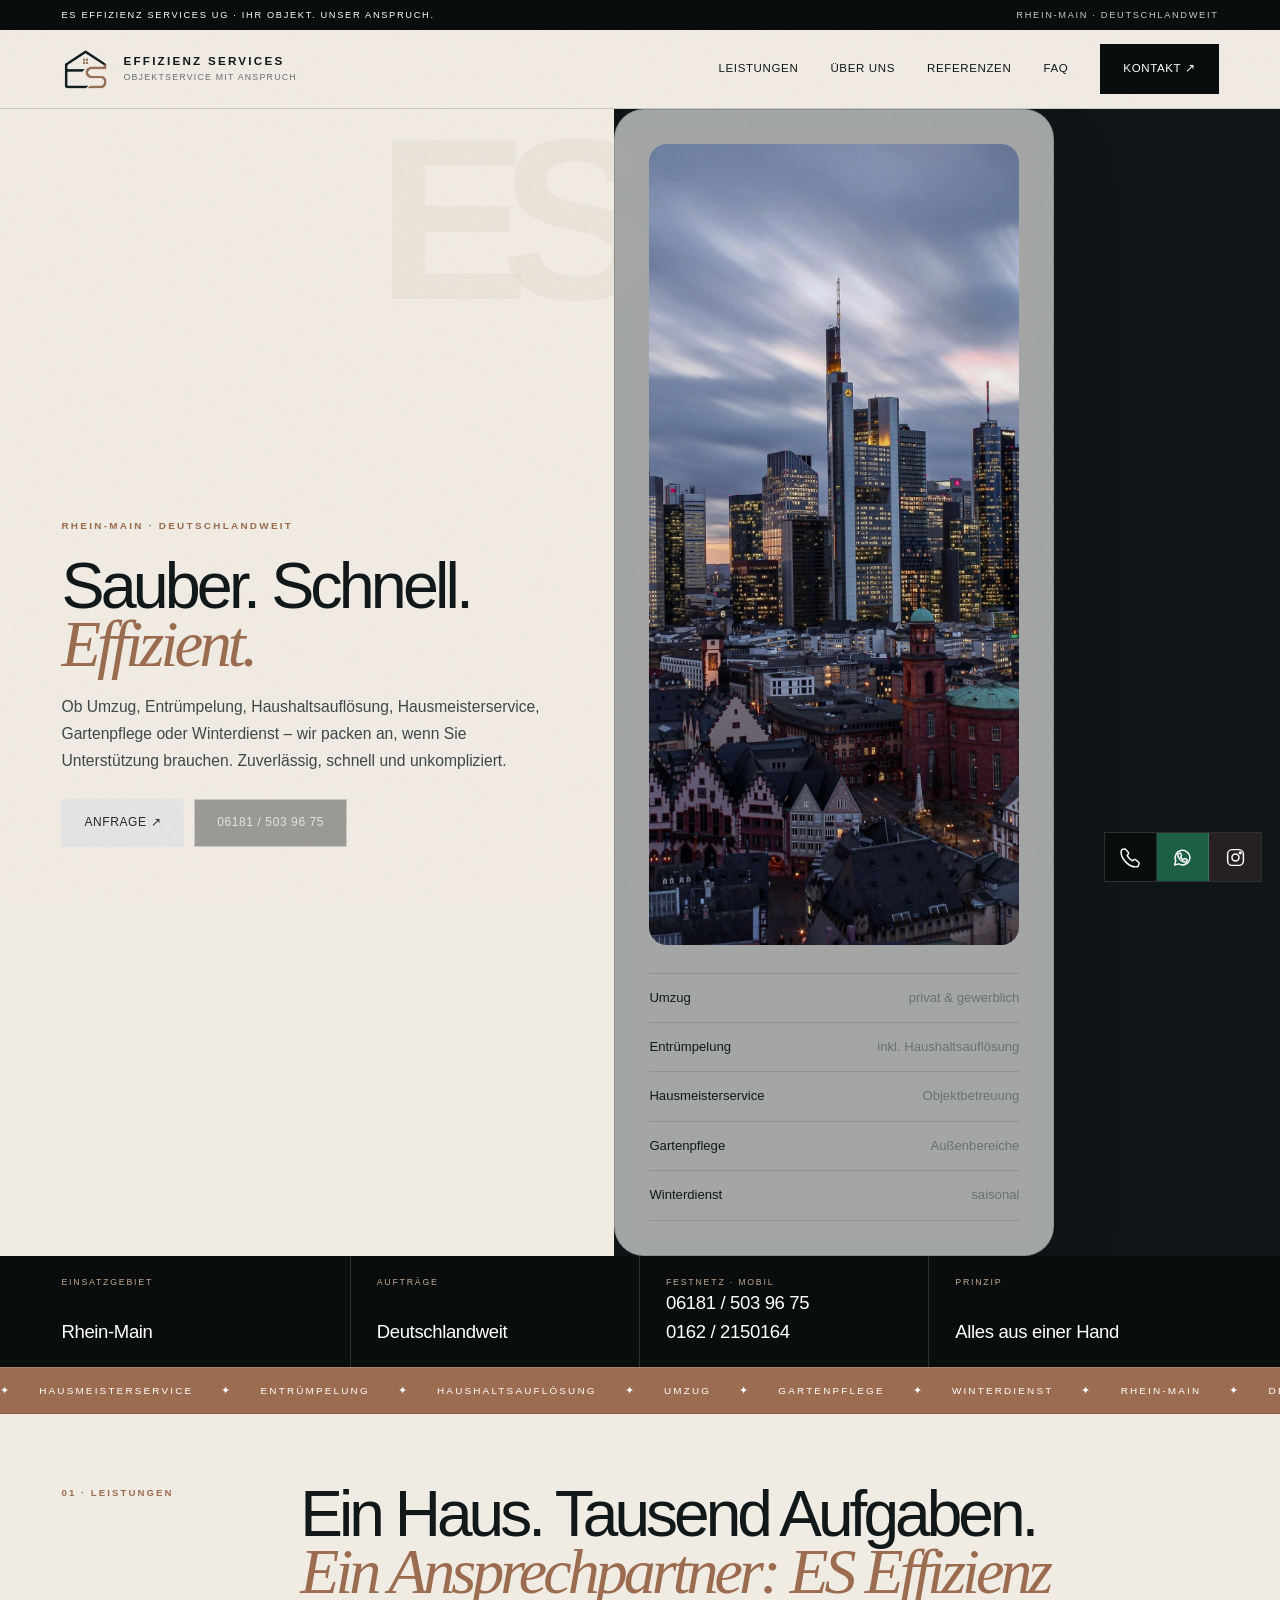
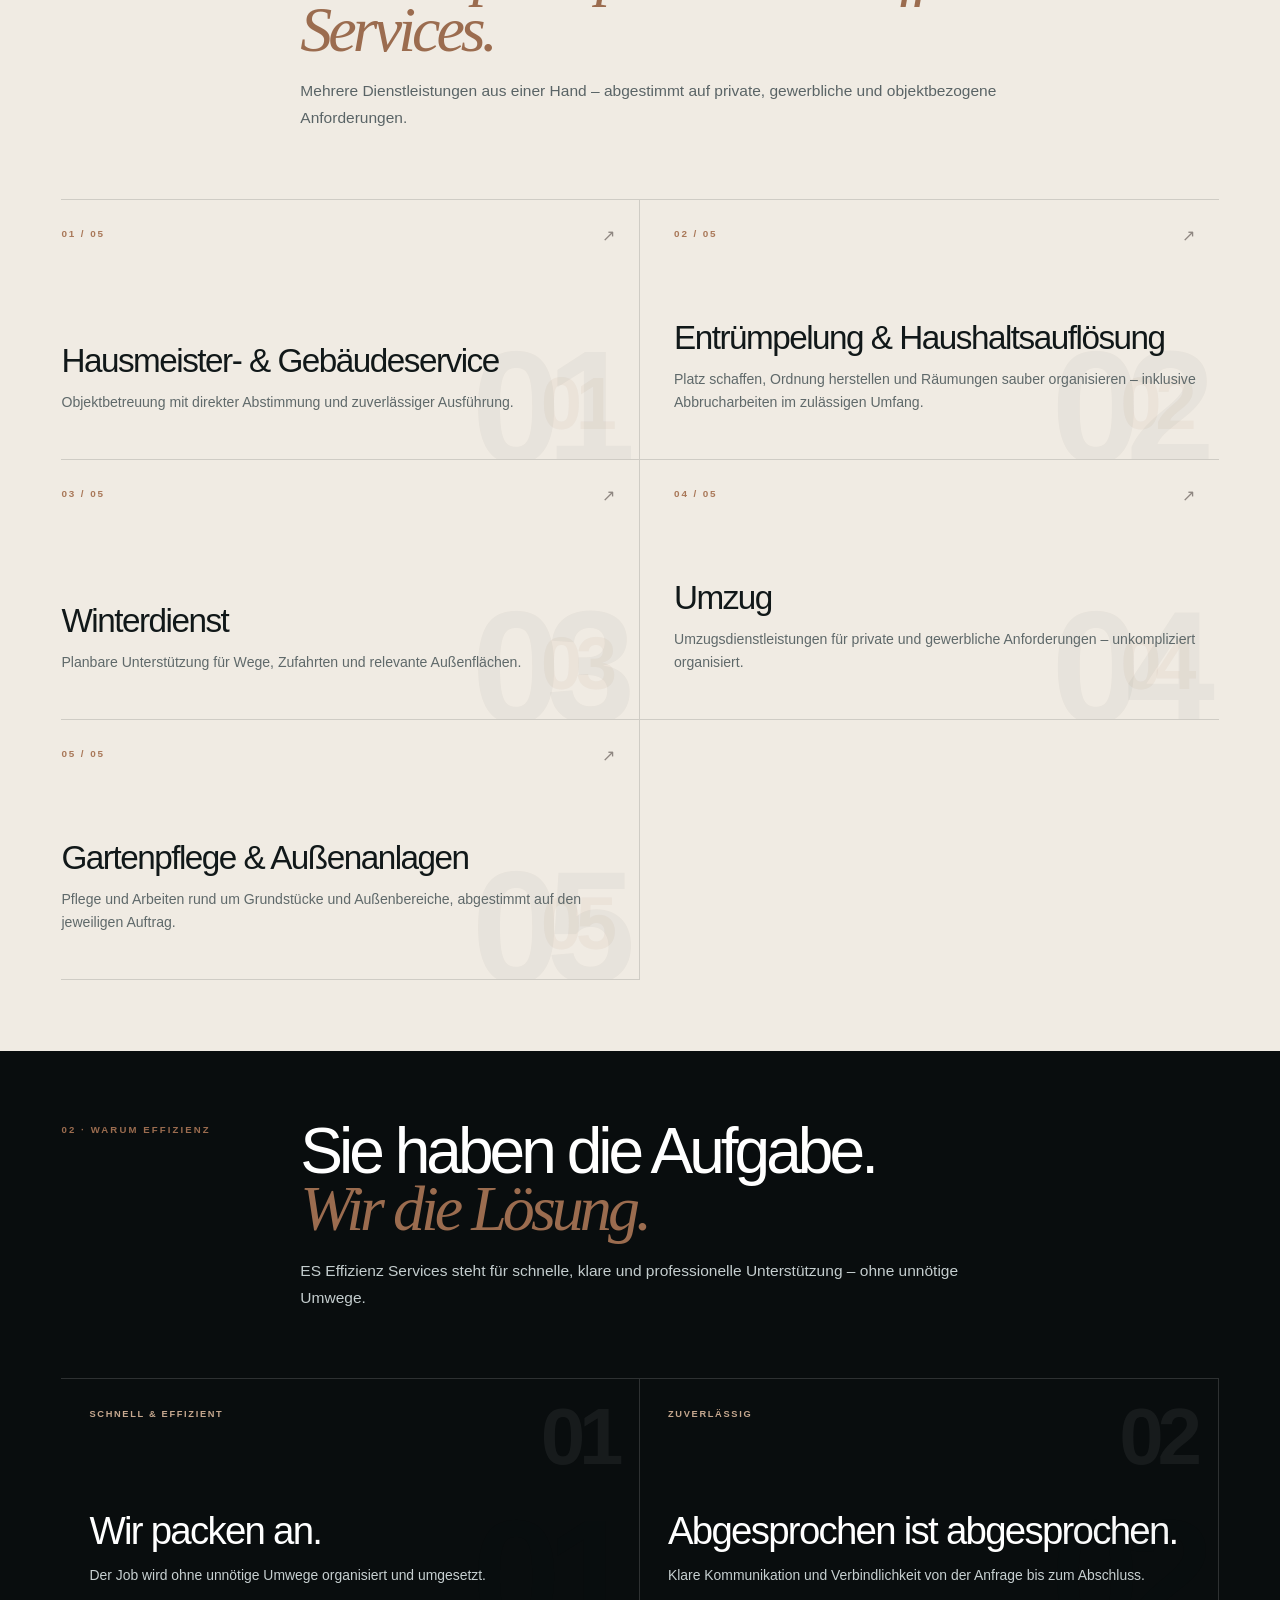
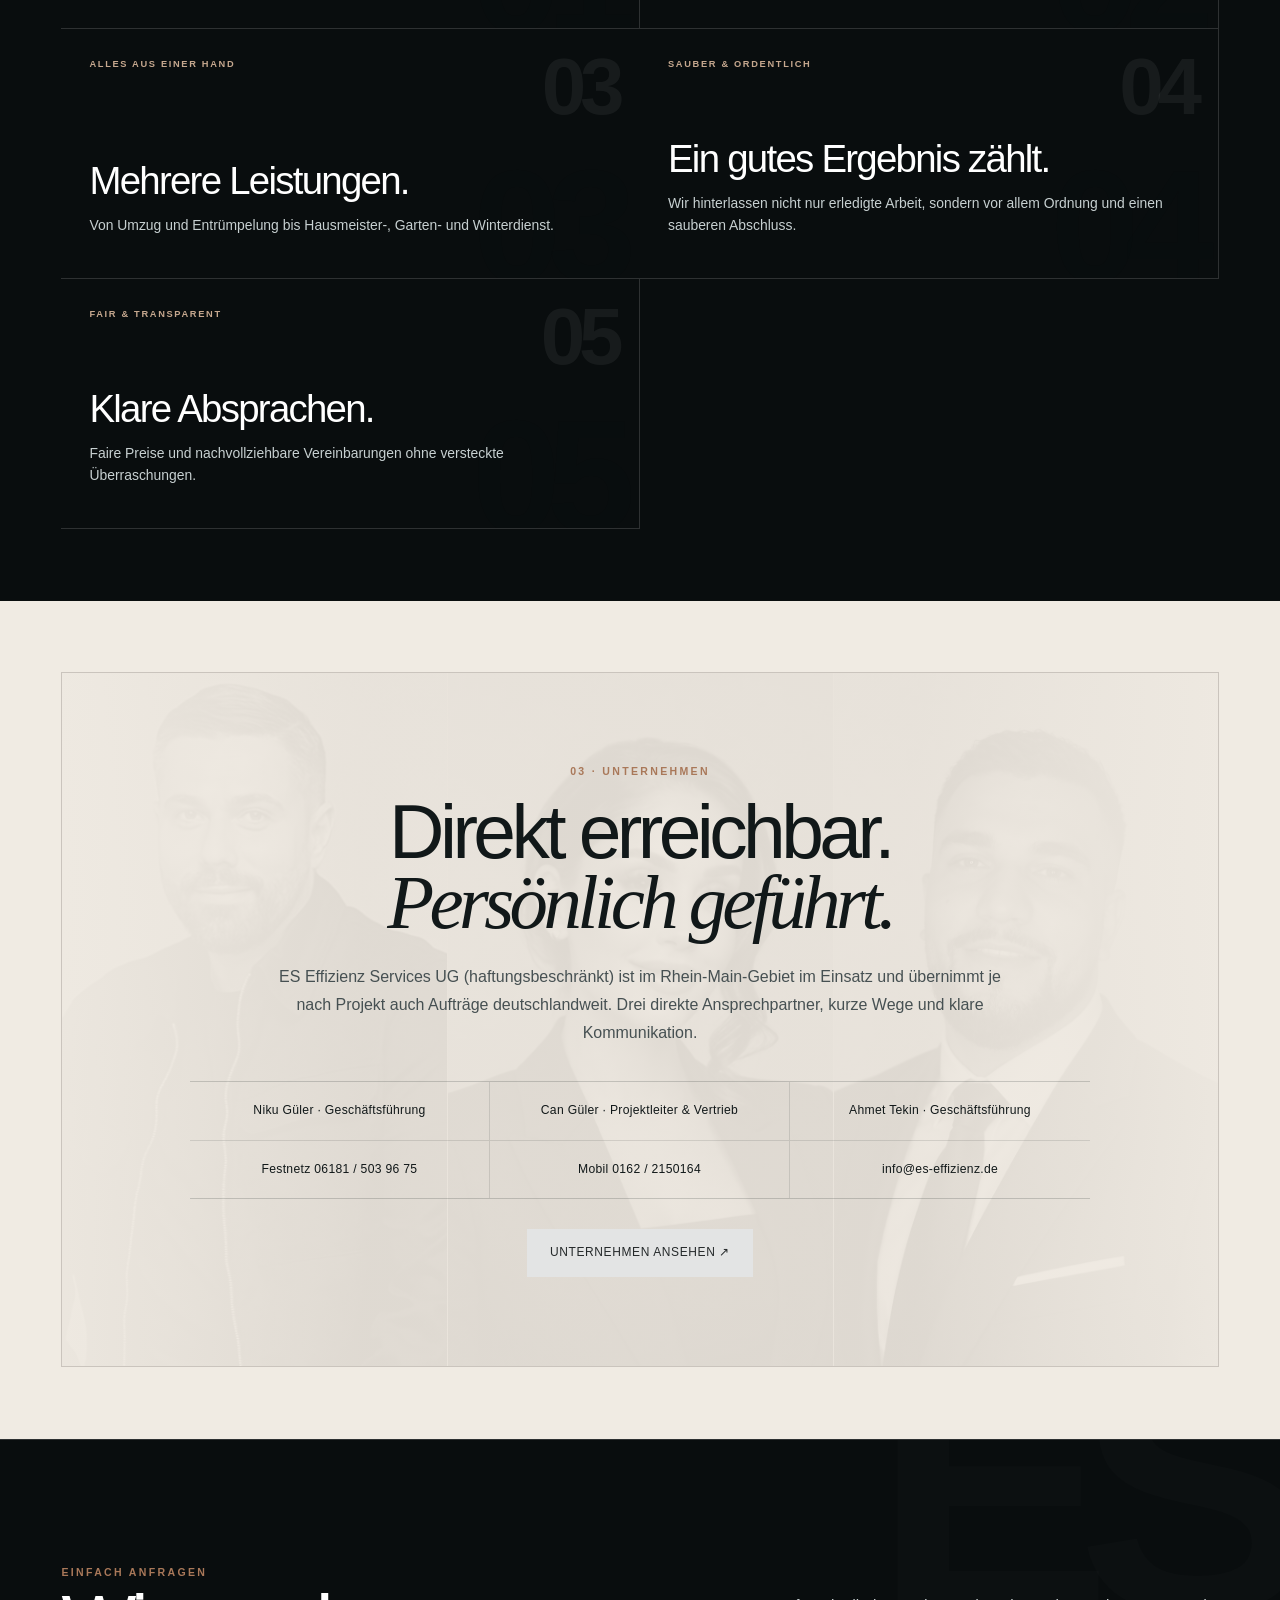
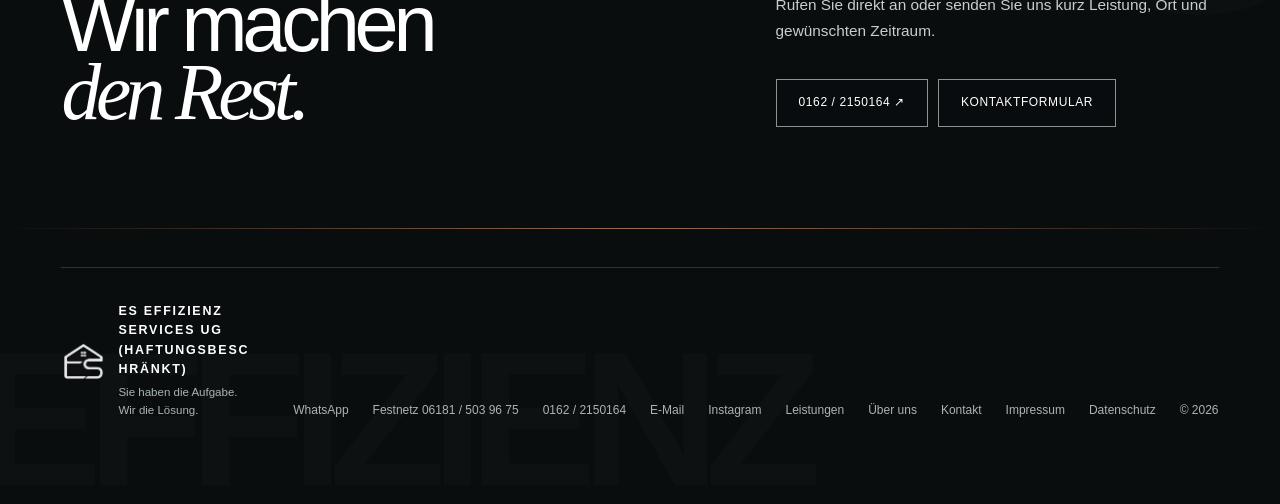
==== index.html @ 7089af7d "Load corrected winter imagery on index.html" ====
<!doctype html><html lang="de"><head><meta charset="utf-8"><meta name="viewport" content="width=device-width, initial-scale=1, viewport-fit=cover"><title>ES Effizienz Services | Rhein-Main & deutschlandweit</title><meta name="description" content="ES Effizienz Services UG (haftungsbeschränkt) in Bruchköbel – Umzug, Entrümpelung, Haushaltsauflösung, Hausmeisterservice, Gartenpflege, Winterdienst und Abbrucharbeiten im Rhein-Main-Gebiet und deutschlandweit."><meta name="keywords" content="ES Effizienz Services, Bruchköbel, Rhein Main, Umzug, Entrümpelung, Haushaltsauflösung, Hausmeisterservice, Gebäudeservice, Gartenpflege, Winterdienst, Abriss, Abbruch, deutschlandweit"><meta name="robots" content="index,follow,max-image-preview:large"><meta name="theme-color" content="#f4f1ec"><link rel="canonical" href="https://effizienz.pages.dev/"><link rel="icon" href="/Picture2.png" type="image/png"><meta property="og:type" content="website"><meta property="og:locale" content="de_DE"><meta property="og:title" content="ES Effizienz Services – Sie haben die Aufgabe. Wir die Lösung."><meta property="og:description" content="Zuverlässig, schnell und unkompliziert – im Rhein-Main-Gebiet und deutschlandweit."><meta property="og:image" content="https://effizienz.pages.dev/IMG_6830.JPG"><script type="application/ld+json">{"@context":"https://schema.org","@type":"HomeAndConstructionBusiness","name":"ES Effizienz Services UG (haftungsbeschränkt)","email":"info@es-effizienz.de","telephone":["+49 6181 5039675","+49 162 2150164"],"address":{"@type":"PostalAddress","streetAddress":"In der Aue 22","postalCode":"63486","addressLocality":"Bruchköbel","addressCountry":"DE"},"areaServed":[{"@type":"Place","name":"Rhein-Main-Gebiet"},{"@type":"Country","name":"Deutschland"}],"sameAs":["https://www.instagram.com/es_effizienz_services/"],"url":"https://effizienz.pages.dev/"}</script><link rel="stylesheet" href="/pages.css"><link rel="stylesheet" href="/client-feedback-20260909.css"></head><body><div class="noise" aria-hidden="true"></div><div class="topline"><div class="wrap"><span>ES Effizienz Services UG · Ihr Objekt. Unser Anspruch.</span><span>Rhein-Main · deutschlandweit</span></div></div><header><div class="wrap nav"><a class="brand" href="/" aria-label="Effizienz Services Startseite"><img src="/Picture2.png" alt="Effizienz Services Logo"><span class="brand-copy"><strong>Effizienz Services</strong><span>Objektservice mit Anspruch</span></span></a><button class="menu-btn" aria-label="Menü öffnen" aria-expanded="false"><span></span></button><nav aria-label="Hauptnavigation"><a href="/leistungen/">Leistungen</a><a href="/ueber-uns/">Über uns</a><a href="/referenzen/">Referenzen</a><a href="/faq/">FAQ</a><a class="nav-cta" href="/kontakt/">Kontakt ↗</a></nav></div></header><main><section class="page-hero"><div class="wrap hero-shell"><div class="hero-copy reveal"><div class="eyebrow">Rhein-Main · deutschlandweit</div><h1>Sauber. Schnell.<br><span class="serif">Effizient.</span></h1><p>Ob Umzug, Entrümpelung, Haushaltsauflösung, Hausmeisterservice, Gartenpflege oder Winterdienst – wir packen an, wenn Sie Unterstützung brauchen. Zuverlässig, schnell und unkompliziert.</p><div class="hero-actions"><a class="btn dark" href="/kontakt/">Anfrage ↗</a><a class="btn light" href="tel:+4961815039675">06181 / 503 96 75</a></div></div><div class="hero-aside reveal"><img class="hero-mark" src="/Picture2.png" alt="" aria-hidden="true"><div class="info-card"><img src="/IMG_6830.JPG" alt="Frankfurt Skyline" style="width:100%;height:auto;object-fit:cover;border-radius:18px"><div class="info-list"><span><b>Umzug</b><em>privat & gewerblich</em></span><span><b>Entrümpelung</b><em>inkl. Haushaltsauflösung</em></span><span><b>Hausmeisterservice</b><em>Objektbetreuung</em></span><span><b>Gartenpflege</b><em>Außenbereiche</em></span><span><b>Winterdienst</b><em>saisonal</em></span></div></div></div></div></section><section class="content"><div class="wrap"><div class="section-head reveal"><div class="eyebrow">01 · Leistungen</div><div><h2>Ein Haus. Tausend Aufgaben.<br><span class="serif">Ein Ansprechpartner: ES Effizienz Services.</span></h2><p>Mehrere Dienstleistungen aus einer Hand – abgestimmt auf private, gewerbliche und objektbezogene Anforderungen.</p></div></div><div class="cards"><a class="card span7 reveal" href="/hausmeisterservice/"><span class="kicker">01 / 05</span><span class="arrow">↗</span><div><h3>Hausmeister- & Gebäudeservice</h3><p>Objektbetreuung mit direkter Abstimmung und zuverlässiger Ausführung.</p></div></a><a class="card span5 reveal" href="/abriss-entruempelung/"><span class="kicker">02 / 05</span><span class="arrow">↗</span><div><h3>Entrümpelung & Haushaltsauflösung</h3><p>Platz schaffen, Ordnung herstellen und Räumungen sauber organisieren – inklusive Abbrucharbeiten im zulässigen Umfang.</p></div></a><a class="card span5 reveal" href="/winterdienst/"><span class="kicker">03 / 05</span><span class="arrow">↗</span><div><h3>Winterdienst</h3><p>Planbare Unterstützung für Wege, Zufahrten und relevante Außenflächen.</p></div></a><a class="card span7 reveal" href="/umzug/"><span class="kicker">04 / 05</span><span class="arrow">↗</span><div><h3>Umzug</h3><p>Umzugsdienstleistungen für private und gewerbliche Anforderungen – unkompliziert organisiert.</p></div></a><a class="card span12 reveal" href="/garten-landschaftsbau/"><span class="kicker">05 / 05</span><span class="arrow">↗</span><div><h3>Gartenpflege & Außenanlagen</h3><p>Pflege und Arbeiten rund um Grundstücke und Außenbereiche, abgestimmt auf den jeweiligen Auftrag.</p></div></a></div></div></section><section class="content dark-section"><div class="wrap"><div class="section-head reveal"><div class="eyebrow">02 · Warum Effizienz</div><div><h2>Sie haben die Aufgabe.<br><span class="serif">Wir die Lösung.</span></h2><p>ES Effizienz Services steht für schnelle, klare und professionelle Unterstützung – ohne unnötige Umwege.</p></div></div><div class="cards"><div class="card span4 reveal"><span class="kicker">Schnell & effizient</span><div><h3>Wir packen an.</h3><p>Der Job wird ohne unnötige Umwege organisiert und umgesetzt.</p></div></div><div class="card span4 reveal"><span class="kicker">Zuverlässig</span><div><h3>Abgesprochen ist abgesprochen.</h3><p>Klare Kommunikation und Verbindlichkeit von der Anfrage bis zum Abschluss.</p></div></div><div class="card span4 reveal"><span class="kicker">Alles aus einer Hand</span><div><h3>Mehrere Leistungen.</h3><p>Von Umzug und Entrümpelung bis Hausmeister-, Garten- und Winterdienst.</p></div></div><div class="card span6 reveal"><span class="kicker">Sauber & ordentlich</span><div><h3>Ein gutes Ergebnis zählt.</h3><p>Wir hinterlassen nicht nur erledigte Arbeit, sondern vor allem Ordnung und einen sauberen Abschluss.</p></div></div><div class="card span6 reveal"><span class="kicker">Fair & transparent</span><div><h3>Klare Absprachen.</h3><p>Faire Preise und nachvollziehbare Vereinbarungen ohne versteckte Überraschungen.</p></div></div></div></div></section><section class="content company-contact-section"><div class="wrap"><div class="company-contact-showcase reveal"><div class="company-portraits" aria-hidden="true"><figure><img src="/IMG_6826.jpg" alt=""></figure><figure><img src="/IMG_6828.jpg" alt=""></figure><figure><img src="/IMG_6827.jpg" alt=""></figure></div><div class="company-contact-overlay"><div class="eyebrow">03 · Unternehmen</div><h2>Direkt erreichbar.<br><span class="serif">Persönlich geführt.</span></h2><p>ES Effizienz Services UG (haftungsbeschränkt) ist im Rhein-Main-Gebiet im Einsatz und übernimmt je nach Projekt auch Aufträge deutschlandweit. Drei direkte Ansprechpartner, kurze Wege und klare Kommunikation.</p><div class="company-contact-grid"><span>Niku Güler · Geschäftsführung</span><span>Can Güler · Projektleiter & Vertrieb</span><span>Ahmet Tekin · Geschäftsführung</span><a href="tel:+4961815039675">Festnetz 06181 / 503 96 75</a><a href="tel:+491622150164">Mobil 0162 / 2150164</a><a href="mailto:info@es-effizienz.de">info@es-effizienz.de</a></div><div class="hero-actions"><a class="btn dark" href="/ueber-uns/">Unternehmen ansehen ↗</a></div></div></div></div></section><section class="cta"><div class="wrap"><div class="cta-shell reveal"><div><div class="eyebrow">Einfach anfragen</div><h2>Wir machen<br><span class="serif">den Rest.</span></h2></div><div><p>Rufen Sie direkt an oder senden Sie uns kurz Leistung, Ort und gewünschten Zeitraum.</p><div class="hero-actions"><a class="btn" href="tel:+491622150164">0162 / 2150164 ↗</a><a class="btn" href="/kontakt/">Kontaktformular</a></div></div></div></div></section></main><footer><div class="wrap footer-grid"><div class="footer-brand"><img src="/Picture2.png" alt="Effizienz Services Logo"><div><strong>ES Effizienz Services UG (haftungsbeschränkt)</strong><span>Sie haben die Aufgabe. Wir die Lösung.</span></div></div><div class="footer-links"><a href="tel:+4961815039675">Festnetz 06181 / 503 96 75</a><a href="tel:+491622150164">0162 / 2150164</a><a href="mailto:info@es-effizienz.de">E-Mail</a><a href="https://www.instagram.com/es_effizienz_services/" target="_blank" rel="noopener">Instagram</a><a href="/leistungen/">Leistungen</a><a href="/ueber-uns/">Über uns</a><a href="/kontakt/">Kontakt</a><a href="/impressum/">Impressum</a><a href="/datenschutz/">Datenschutz</a><span>© <span id="year"></span></span><!-- Facebook-Profil-URL im Kundenfeedback nicht angegeben. --></div></div></footer><script src="/site.js" defer></script><script src="/service-patch.js?v=20260910d" defer></script></body></html>
---- pages.css ----
:root{--ink:#10191b;--ink2:#253235;--paper:#f4f1ec;--paper2:#ebe6de;--white:#fff;--bronze:#a97958;--bronze2:#d4b39d;--muted:#6b7475;--line:rgba(16,25,27,.14);--darkline:rgba(255,255,255,.16);--max:1320px;--shadow:0 28px 80px rgba(13,23,25,.10)}*{box-sizing:border-box}html{scroll-behavior:smooth;overflow-x:hidden}body{margin:0;min-width:0;overflow-x:hidden;background:var(--paper);color:var(--ink);font-family:"Helvetica Neue",Helvetica,Arial,sans-serif;line-height:1.55;-webkit-font-smoothing:antialiased;text-rendering:optimizeLegibility}img,svg{display:block;max-width:100%}a{color:inherit;text-decoration:none}button,input,textarea,select{font:inherit}section,header,footer,main,div,article,aside,nav{min-width:0}h1,h2,h3,p,a,span,strong{overflow-wrap:break-word}.wrap{width:min(calc(100% - 48px),var(--max));margin-inline:auto}.serif{font-family:Georgia,"Times New Roman",serif;font-style:italic;font-weight:400}.eyebrow{font-size:.72rem;letter-spacing:.20em;text-transform:uppercase;font-weight:700;color:var(--bronze)}.btn{display:inline-flex;align-items:center;justify-content:center;gap:10px;min-height:50px;padding:0 22px;border:1px solid var(--ink);border-radius:999px;background:transparent;white-space:nowrap;transition:.22s ease}.btn:hover{transform:translateY(-2px);box-shadow:0 14px 34px rgba(16,25,27,.12)}.btn.dark{background:var(--ink);color:#fff}.btn.light{background:rgba(255,255,255,.35);border-color:var(--line)}.noise{position:fixed;inset:0;z-index:100;pointer-events:none;opacity:.03;background-image:url("data:image/svg+xml,%3Csvg viewBox='0 0 180 180' xmlns='http://www.w3.org/2000/svg'%3E%3Cfilter id='n'%3E%3CfeTurbulence type='fractalNoise' baseFrequency='.9' numOctaves='3' stitchTiles='stitch'/%3E%3C/filter%3E%3Crect width='100%25' height='100%25' filter='url(%23n)' opacity='.55'/%3E%3C/svg%3E")}.topline{border-bottom:1px solid var(--line);font-size:.7rem;letter-spacing:.12em;text-transform:uppercase;background:rgba(244,241,236,.96)}.topline .wrap{height:36px;display:flex;align-items:center;justify-content:space-between;gap:20px;white-space:nowrap;overflow:hidden}.topline span:last-child{color:var(--muted);overflow:hidden;text-overflow:ellipsis}header{position:sticky;top:0;z-index:50;border-bottom:1px solid transparent;background:rgba(244,241,236,.86);backdrop-filter:blur(18px);-webkit-backdrop-filter:blur(18px);transition:.2s ease}header.scrolled{border-color:var(--line);background:rgba(244,241,236,.96)}.nav{height:84px;display:flex;align-items:center;justify-content:space-between;gap:28px}.brand{display:flex;align-items:center;gap:13px}.brand img{width:48px;height:48px;object-fit:contain;flex:0 0 auto}.brand-copy{display:flex;flex-direction:column;line-height:1.08}.brand-copy strong{font-size:.8rem;letter-spacing:.17em;text-transform:uppercase;white-space:nowrap}.brand-copy span{margin-top:6px;font-size:.63rem;letter-spacing:.12em;text-transform:uppercase;color:var(--muted);white-space:nowrap}.menu-btn{display:none;position:relative;width:44px;height:44px;border:1px solid var(--line);border-radius:50%;background:rgba(255,255,255,.35)}.menu-btn span,.menu-btn:before,.menu-btn:after{content:"";position:absolute;left:50%;width:18px;height:1px;background:var(--ink);transform:translateX(-50%);transition:.2s}.menu-btn span{top:50%}.menu-btn:before{top:39%}.menu-btn:after{top:61%}.menu-btn.open span{opacity:0}.menu-btn.open:before{top:50%;transform:translateX(-50%) rotate(45deg)}.menu-btn.open:after{top:50%;transform:translateX(-50%) rotate(-45deg)}nav{display:flex;align-items:center;gap:26px;font-size:.83rem}nav a{position:relative;padding:10px 0;white-space:nowrap}nav a:not(.nav-cta):after{content:"";position:absolute;left:0;right:100%;bottom:5px;height:1px;background:var(--bronze);transition:.2s}nav a:hover:after,nav a.active:after{right:0}.nav-cta{min-height:44px;padding:0 18px;border-radius:999px;background:var(--ink);color:#fff}.page-hero{position:relative;overflow:hidden;border-bottom:1px solid var(--line)}.page-hero:before{content:"";position:absolute;inset:0;background:radial-gradient(circle at 80% 30%,rgba(169,121,88,.16),transparent 29%),linear-gradient(120deg,transparent 0 67%,rgba(255,255,255,.46) 67% 67.15%,transparent 67.15%)}.hero-shell{position:relative;min-height:620px;padding:100px 0 80px;display:grid;grid-template-columns:minmax(0,1.25fr) minmax(340px,.75fr);gap:72px;align-items:center}.hero-copy{position:relative;z-index:2}.hero-copy .eyebrow{margin-bottom:22px}.hero-copy h1{margin:0;font-size:clamp(3.7rem,8vw,8.5rem);line-height:.89;letter-spacing:-.062em;font-weight:500;max-width:950px}.hero-copy h1 .serif{color:var(--bronze)}.hero-copy>p{max-width:720px;margin-top:28px;font-size:clamp(1.03rem,1.6vw,1.28rem);line-height:1.7;color:var(--ink2)}.hero-actions{display:flex;flex-wrap:wrap;gap:12px;margin-top:32px}.hero-aside{position:relative;min-height:460px;display:grid;place-items:center}.hero-mark{position:absolute;width:min(92%,460px);opacity:.055;filter:grayscale(1);transform:rotate(-6deg)}.info-card{position:relative;z-index:2;width:min(100%,440px);padding:34px;border:1px solid var(--line);border-radius:30px;background:rgba(255,255,255,.62);backdrop-filter:blur(10px);box-shadow:var(--shadow)}.info-card .num{font-size:4.8rem;line-height:.9;letter-spacing:-.07em;font-weight:300;color:#cdb8aa}.info-card h3{margin:32px 0 12px;font-size:1.45rem;font-weight:500}.info-card p{color:var(--muted);font-size:.94rem}.info-list{display:grid;gap:0;margin-top:28px;border-top:1px solid var(--line)}.info-list span{display:flex;justify-content:space-between;gap:18px;padding:14px 0;border-bottom:1px solid var(--line);font-size:.82rem}.info-list b{font-weight:500}.info-list em{font-style:normal;color:var(--muted);text-align:right}section.content{padding:115px 0}.section-head{display:grid;grid-template-columns:.62fr 1.38fr;gap:60px;align-items:start;margin-bottom:58px}.section-head h2{margin:0;font-size:clamp(2.5rem,5vw,5.3rem);line-height:.98;letter-spacing:-.05em;font-weight:500}.section-head p{max-width:690px;margin-top:22px;color:var(--muted);font-size:1.03rem;line-height:1.75}.cards{display:grid;grid-template-columns:repeat(12,minmax(0,1fr));gap:16px}.card{position:relative;overflow:hidden;min-height:330px;padding:30px;border:1px solid var(--line);border-radius:26px;background:rgba(255,255,255,.28);display:flex;flex-direction:column;justify-content:space-between;transition:.25s ease}.card:hover{transform:translateY(-5px);background:#fff;box-shadow:var(--shadow)}.card.span7{grid-column:span 7}.card.span5{grid-column:span 5}.card.span4{grid-column:span 4}.card.span6{grid-column:span 6}.card .kicker{font-size:.7rem;letter-spacing:.16em;text-transform:uppercase;color:var(--bronze);font-weight:700}.card h3{margin:44px 0 12px;font-size:clamp(1.45rem,2.5vw,2.25rem);line-height:1.08;letter-spacing:-.035em;font-weight:500}.card p{color:var(--muted);font-size:.94rem;line-height:1.65;max-width:560px}.card .arrow{position:absolute;top:24px;right:24px;font-size:1.5rem;color:#aea5a0}.card:after{content:"";position:absolute;width:190px;height:190px;border:1px solid rgba(169,121,88,.14);border-radius:50%;right:-100px;bottom:-100px}.dark-section{background:var(--ink);color:#fff;overflow:hidden}.dark-section .section-head p{color:#bec7c9}.dark-section .eyebrow{color:#d7b39b}.dark-section .card{background:rgba(255,255,255,.035);border-color:var(--darkline)}.dark-section .card:hover{background:rgba(255,255,255,.07);box-shadow:none}.dark-section .card p{color:#b8c2c4}.dark-section .card:after{border-color:rgba(255,255,255,.08)}.split{display:grid;grid-template-columns:1fr 1fr;gap:70px;align-items:center}.split-copy h2{margin:14px 0 24px;font-size:clamp(2.6rem,5vw,5.4rem);line-height:.97;letter-spacing:-.05em;font-weight:500}.split-copy p{color:var(--muted);line-height:1.75;max-width:650px}.checklist{display:grid;grid-template-columns:1fr 1fr;gap:12px 26px;margin-top:30px;padding-top:24px;border-top:1px solid var(--line)}.check{display:flex;align-items:center;gap:10px;font-size:.86rem}.check i{display:block;width:7px;height:7px;border-radius:50%;background:var(--bronze);flex:0 0 auto}.abstract-panel{position:relative;min-height:540px;border:1px solid var(--line);border-radius:32px;background:linear-gradient(145deg,#ece5dc,#faf8f4);overflow:hidden;display:grid;place-items:center}.abstract-panel img{width:min(67%,350px);opacity:.94}.abstract-panel:before,.abstract-panel:after{content:"";position:absolute;border:1px solid rgba(169,121,88,.28);border-radius:50%}.abstract-panel:before{width:360px;height:360px;right:-80px;top:-100px}.abstract-panel:after{width:230px;height:230px;left:-60px;bottom:-70px}.quote{position:absolute;left:28px;right:28px;bottom:28px;padding:22px;background:rgba(16,25,27,.94);color:#fff;border-radius:20px}.quote strong{display:block;font-size:1.05rem;font-weight:500}.quote span{display:block;margin-top:5px;color:#b9c3c5;font-size:.78rem}.process-grid{display:grid;grid-template-columns:repeat(4,1fr);gap:16px}.process-card{min-height:280px;padding:28px;border:1px solid var(--line);border-radius:25px;background:rgba(255,255,255,.3);display:flex;flex-direction:column;justify-content:space-between}.process-card .step{font-size:3.2rem;line-height:1;color:#ccbaae;font-weight:300;letter-spacing:-.06em}.process-card h3{margin:36px 0 10px;font-size:1.3rem;font-weight:500}.process-card p{font-size:.9rem;color:var(--muted);line-height:1.65}.cta{padding:0 0 110px}.cta-shell{position:relative;overflow:hidden;padding:65px;border-radius:34px;background:var(--ink);color:#fff;display:grid;grid-template-columns:1.25fr .75fr;gap:50px;align-items:end}.cta-shell:after{content:"ES";position:absolute;right:-3%;top:-25%;font-size:18rem;line-height:1;font-weight:800;letter-spacing:-.1em;color:rgba(255,255,255,.025);pointer-events:none}.cta h2{position:relative;z-index:2;margin:10px 0 0;font-size:clamp(2.8rem,5.5vw,5.7rem);line-height:.96;letter-spacing:-.05em;font-weight:500}.cta p{position:relative;z-index:2;color:#bcc6c8;line-height:1.7;margin-bottom:24px}.cta .btn{position:relative;z-index:2;border-color:#fff;background:#fff;color:var(--ink)}.service-detail{display:grid;grid-template-columns:.75fr 1.25fr;gap:70px;align-items:start}.sticky-index{position:sticky;top:130px}.sticky-index .eyebrow{margin-bottom:20px}.sticky-index ul{list-style:none;margin:0;padding:0;border-top:1px solid var(--line)}.sticky-index li{border-bottom:1px solid var(--line)}.sticky-index a{display:flex;justify-content:space-between;gap:16px;padding:16px 0;font-size:.85rem;color:var(--muted)}.sticky-index a:hover{color:var(--ink)}.detail-stack{display:grid;gap:18px}.detail-block{padding:34px;border:1px solid var(--line);border-radius:26px;background:rgba(255,255,255,.3)}.detail-block h2{margin:0 0 16px;font-size:clamp(2rem,4vw,3.8rem);line-height:1;letter-spacing:-.045em;font-weight:500}.detail-block p{color:var(--muted);line-height:1.75}.detail-bullets{display:grid;grid-template-columns:1fr 1fr;gap:10px 20px;margin-top:24px}.detail-bullets span{padding:12px 0;border-top:1px solid var(--line);font-size:.85rem}.case-grid{display:grid;grid-template-columns:repeat(12,minmax(0,1fr));gap:16px}.case{grid-column:span 6;min-height:360px;padding:30px;border:1px solid var(--line);border-radius:28px;background:rgba(255,255,255,.3);display:flex;flex-direction:column;justify-content:space-between}.case-top{display:flex;justify-content:space-between;gap:20px}.case-no{font-size:.72rem;letter-spacing:.16em;color:var(--bronze);text-transform:uppercase;font-weight:700}.case-meta{font-size:.75rem;color:var(--muted);text-align:right}.case h3{margin:56px 0 14px;font-size:clamp(1.7rem,3vw,2.7rem);line-height:1.05;letter-spacing:-.04em;font-weight:500}.case p{color:var(--muted);max-width:540px;line-height:1.68}.case-tags{display:flex;flex-wrap:wrap;gap:8px;margin-top:24px}.case-tags span{padding:8px 11px;border:1px solid var(--line);border-radius:999px;font-size:.72rem;color:var(--muted)}.future-media{margin-top:16px;padding:22px;border:1px dashed rgba(169,121,88,.45);border-radius:20px;color:var(--bronze);font-size:.8rem;text-align:center}.faq-list{display:grid;gap:0;border-top:1px solid var(--line)}.faq-item{border-bottom:1px solid var(--line)}.faq-q{width:100%;border:0;background:transparent;color:inherit;padding:24px 0;display:flex;justify-content:space-between;gap:30px;align-items:center;text-align:left;font-size:clamp(1.1rem,2vw,1.5rem);cursor:pointer}.faq-q span:last-child{font-size:1.5rem;font-weight:300;color:var(--bronze);transition:.2s}.faq-item.open .faq-q span:last-child{transform:rotate(45deg)}.faq-a{display:grid;grid-template-rows:0fr;transition:grid-template-rows .28s ease}.faq-a>div{overflow:hidden}.faq-a p{padding:0 0 24px;max-width:850px;color:var(--muted);line-height:1.75}.faq-item.open .faq-a{grid-template-rows:1fr}.contact-layout{display:grid;grid-template-columns:.82fr 1.18fr;gap:18px}.contact-panel{min-height:610px;padding:44px;border-radius:30px;background:var(--ink);color:#fff;display:flex;flex-direction:column;justify-content:space-between}.contact-panel h2{margin:16px 0 20px;font-size:clamp(2.7rem,5vw,5.2rem);line-height:.96;letter-spacing:-.05em;font-weight:500}.contact-panel p{color:#bec8ca;max-width:500px}.contact-methods{margin-top:42px;border-top:1px solid var(--darkline)}.contact-method{display:flex;justify-content:space-between;gap:20px;padding:17px 0;border-bottom:1px solid var(--darkline);font-size:.85rem}.contact-method span{color:#abb7b9}.contact-method strong{font-weight:500;text-align:right}.contact-form{padding:44px;border:1px solid var(--line);border-radius:30px;background:#fff}.contact-form h3{margin:0 0 30px;font-size:1.4rem}.form-grid{display:grid;grid-template-columns:1fr 1fr;gap:20px}.field{display:flex;flex-direction:column;gap:7px}.field.full{grid-column:1/-1}.field label{font-size:.7rem;letter-spacing:.11em;text-transform:uppercase;color:var(--muted)}.field input,.field textarea,.field select{width:100%;border:0;border-bottom:1px solid #c9cdcb;background:transparent;padding:13px 0;outline:none}.field textarea{min-height:120px;resize:vertical}.field input:focus,.field textarea:focus,.field select:focus{border-color:var(--bronze)}.form-bottom{display:flex;justify-content:space-between;gap:20px;align-items:center;margin-top:28px}.form-note{font-size:.75rem;color:var(--muted);max-width:350px}.legal{max-width:900px}.legal h1{font-size:clamp(3rem,7vw,6.5rem);line-height:.92;letter-spacing:-.055em;font-weight:500;margin:0 0 42px}.legal h2{font-size:1.35rem;margin:38px 0 12px}.legal p,.legal li{color:var(--muted);line-height:1.75}.legal-note{padding:18px 20px;border:1px solid rgba(169,121,88,.4);background:rgba(169,121,88,.08);border-radius:16px;color:#79543f;margin-bottom:32px}footer{border-top:1px solid var(--line);padding:38px 0 46px}.footer-grid{display:grid;grid-template-columns:1fr auto;gap:36px;align-items:end}.footer-brand{display:flex;align-items:center;gap:13px}.footer-brand img{width:44px;height:44px;object-fit:contain}.footer-brand strong{display:block;font-size:.78rem;letter-spacing:.14em;text-transform:uppercase}.footer-brand span{display:block;margin-top:5px;font-size:.72rem;color:var(--muted)}.footer-links{display:flex;flex-wrap:wrap;justify-content:flex-end;gap:14px 22px;align-items:center;font-size:.75rem;color:var(--muted)}.reveal{opacity:0;transform:translateY(18px);transition:opacity .65s ease,transform .65s ease}.reveal.in{opacity:1;transform:none}@media(max-width:980px){.menu-btn{display:block}nav{position:absolute;left:16px;right:16px;top:calc(100% + 8px);display:grid;gap:0;padding:10px;border:1px solid var(--line);border-radius:22px;background:rgba(244,241,236,.98);box-shadow:var(--shadow);opacity:0;visibility:hidden;transform:translateY(-8px);transition:.2s}nav.open{opacity:1;visibility:visible;transform:none}nav a{padding:13px 14px;border-bottom:1px solid var(--line)}nav a:last-child{border-bottom:0}.nav-cta{display:flex;margin-top:8px}.hero-shell{grid-template-columns:1fr;gap:38px;min-height:auto;padding:72px 0}.hero-aside{min-height:390px}.hero-mark{width:min(70%,380px)}.info-card{width:min(100%,600px)}.section-head{grid-template-columns:1fr;gap:18px}.split{grid-template-columns:1fr;gap:48px}.abstract-panel{min-height:440px}.process-grid{grid-template-columns:1fr 1fr}.service-detail{grid-template-columns:1fr}.sticky-index{position:relative;top:auto}.sticky-index ul{display:flex;overflow-x:auto;gap:20px;border-top:0;padding-bottom:8px}.sticky-index li{border:0;flex:0 0 auto}.sticky-index a{padding:10px 0;border-bottom:1px solid var(--line)}.cta-shell{grid-template-columns:1fr}.contact-layout{grid-template-columns:1fr}.contact-panel{min-height:480px}.footer-grid{grid-template-columns:1fr}.footer-links{justify-content:flex-start}}@media(max-width:680px){.wrap{width:min(calc(100% - 24px),var(--max))}.topline .wrap{justify-content:center}.topline span:last-child{display:none}.nav{height:74px}.brand img{width:42px;height:42px}.brand-copy strong{font-size:.7rem;letter-spacing:.12em}.brand-copy span{display:none}.hero-shell{padding:54px 0}.hero-copy h1{font-size:clamp(3rem,14vw,5rem)}.hero-copy>p{font-size:1rem}.hero-actions{display:grid}.hero-actions .btn{width:100%}.hero-aside{min-height:auto}.hero-mark{display:none}.info-card{padding:25px;border-radius:24px}.info-card .num{font-size:3.8rem}.info-list span{align-items:flex-start;flex-direction:column;gap:4px}.info-list em{text-align:left}section.content{padding:78px 0}.section-head{margin-bottom:38px}.section-head h2{font-size:clamp(2.3rem,11vw,3.7rem)}.cards{grid-template-columns:1fr}.card.span7,.card.span5,.card.span4,.card.span6{grid-column:auto;min-height:300px;padding:24px}.card h3{margin-top:38px}.checklist{grid-template-columns:1fr}.abstract-panel{min-height:360px}.abstract-panel img{width:58%}.quote{left:14px;right:14px;bottom:14px;padding:17px}.process-grid{grid-template-columns:1fr}.process-card{min-height:235px;padding:24px}.cta{padding-bottom:78px}.cta-shell{padding:36px 24px;border-radius:26px}.cta-shell:after{font-size:11rem}.detail-block{padding:25px}.detail-bullets{grid-template-columns:1fr}.case-grid{grid-template-columns:1fr}.case{grid-column:auto;min-height:320px;padding:25px}.case-top{flex-direction:column}.case-meta{text-align:left}.contact-panel,.contact-form{padding:30px 24px;border-radius:24px}.form-grid{grid-template-columns:1fr}.field.full{grid-column:auto}.form-bottom{align-items:stretch;flex-direction:column}.form-bottom .btn{width:100%}.contact-method{flex-direction:column;gap:4px}.contact-method strong{text-align:left}.footer-links{gap:12px 16px}.legal h1{font-size:clamp(2.8rem,13vw,4.6rem)}}@media(prefers-reduced-motion:reduce){html{scroll-behavior:auto}.reveal{opacity:1;transform:none;transition:none}.btn,.card{transition:none}}
---- client-feedback-20260909.css ----
/* Client feedback 2026-09-09 */

/* Keep long German words intact instead of splitting them mid-word. */
h1,h2,h3,
.visual-mosaic__copy h2,
.visual-mosaic__copy h2.long-claim{
  overflow-wrap:normal!important;
  word-break:normal!important;
  hyphens:none!important;
}

/* Home: company/contact block with transparent monochrome team portraits. */
.company-contact-section{padding-block:clamp(78px,7.7vw,124px)!important}
.company-contact-showcase{
  position:relative;
  min-height:620px;
  overflow:hidden;
  background:#e9e1d8;
  border:1px solid rgba(16,25,27,.14);
}
.company-portraits{
  position:absolute;
  inset:0;
  display:grid;
  grid-template-columns:repeat(3,1fr);
  pointer-events:none;
}
.company-portraits figure{margin:0;min-width:0;overflow:hidden;position:relative}
.company-portraits figure+figure{border-left:1px solid rgba(16,25,27,.08)}
.company-portraits img{
  width:100%;
  height:100%;
  object-fit:cover;
  object-position:center 18%;
  filter:grayscale(1) contrast(1.06);
  opacity:.23;
}
.company-contact-showcase:after{
  content:"";
  position:absolute;
  inset:0;
  background:linear-gradient(90deg,rgba(240,235,227,.92) 0%,rgba(240,235,227,.72) 26%,rgba(240,235,227,.70) 74%,rgba(240,235,227,.92) 100%);
  pointer-events:none;
}
.company-contact-overlay{
  position:relative;
  z-index:2;
  min-height:620px;
  display:flex;
  flex-direction:column;
  align-items:center;
  justify-content:center;
  text-align:center;
  padding:clamp(46px,7vw,100px) clamp(22px,8vw,130px);
}
.company-contact-overlay .eyebrow{margin-bottom:18px}
.company-contact-overlay h2{
  margin:0;
  font-size:clamp(3rem,6vw,6.8rem)!important;
  line-height:.9!important;
  letter-spacing:-.06em!important;
  font-weight:500!important;
}
.company-contact-overlay>p{
  max-width:760px;
  margin:26px auto 0;
  color:#465052;
  line-height:1.75;
}
.company-contact-grid{
  width:min(900px,100%);
  display:grid;
  grid-template-columns:repeat(3,minmax(0,1fr));
  gap:0;
  margin-top:34px;
  border-top:1px solid rgba(16,25,27,.18);
  border-bottom:1px solid rgba(16,25,27,.18);
}
.company-contact-grid a,
.company-contact-grid span{
  display:flex;
  align-items:center;
  justify-content:center;
  min-height:58px;
  padding:12px 16px;
  font-size:.76rem;
  letter-spacing:.025em;
  border-right:1px solid rgba(16,25,27,.12);
}
.company-contact-grid>*:nth-child(3n){border-right:0}
.company-contact-grid>*:nth-child(n+4){border-top:1px solid rgba(16,25,27,.12)}
.company-contact-grid a:hover{background:rgba(255,255,255,.4)}
.company-contact-overlay .hero-actions{justify-content:center;margin-top:30px!important}

/* About: equal portrait crops and consistent head line. */
body[data-page="ueber-uns"] .team-card .team-photo{
  height:clamp(320px,31vw,430px)!important;
  min-height:0!important;
  overflow:hidden!important;
  margin:0 0 24px!important;
}
body[data-page="ueber-uns"] .team-card .team-photo img{
  width:100%!important;
  height:100%!important;
  object-fit:cover!important;
  object-position:center 16%!important;
}
body[data-page="ueber-uns"] .team-card:nth-child(1) .team-photo img{object-position:center 12%!important}
body[data-page="ueber-uns"] .team-card:nth-child(2) .team-photo img{object-position:center 17%!important}
body[data-page="ueber-uns"] .team-card:nth-child(3) .team-photo img{object-position:center 17%!important}

@media (max-width:900px){
  .company-contact-showcase,.company-contact-overlay{min-height:720px}
  .company-portraits{grid-template-columns:1fr}
  .company-portraits figure{position:absolute;inset:0;border:0!important}
  .company-portraits figure:nth-child(1),.company-portraits figure:nth-child(3){display:none}
  .company-portraits img{opacity:.18;object-position:center 12%}
  .company-contact-showcase:after{background:rgba(240,235,227,.84)}
  .company-contact-grid{grid-template-columns:1fr 1fr}
  .company-contact-grid>*{border-right:1px solid rgba(16,25,27,.12)!important;border-top:1px solid rgba(16,25,27,.12)!important}
  .company-contact-grid>*:nth-child(odd){border-left:0!important}
  .company-contact-grid>*:nth-child(even){border-right:0!important}
  .company-contact-grid>*:nth-child(-n+2){border-top:0!important}
}

@media (max-width:620px){
  .company-contact-showcase,.company-contact-overlay{min-height:auto}
  .company-contact-overlay{padding:58px 18px}
  .company-contact-overlay h2{font-size:clamp(2.8rem,14vw,4.4rem)!important}
  .company-contact-grid{grid-template-columns:1fr}
  .company-contact-grid>*{border-right:0!important;border-top:1px solid rgba(16,25,27,.12)!important}
  .company-contact-grid>*:first-child{border-top:0!important}
  body[data-page="ueber-uns"] .team-card .team-photo{height:min(118vw,470px)!important}
}
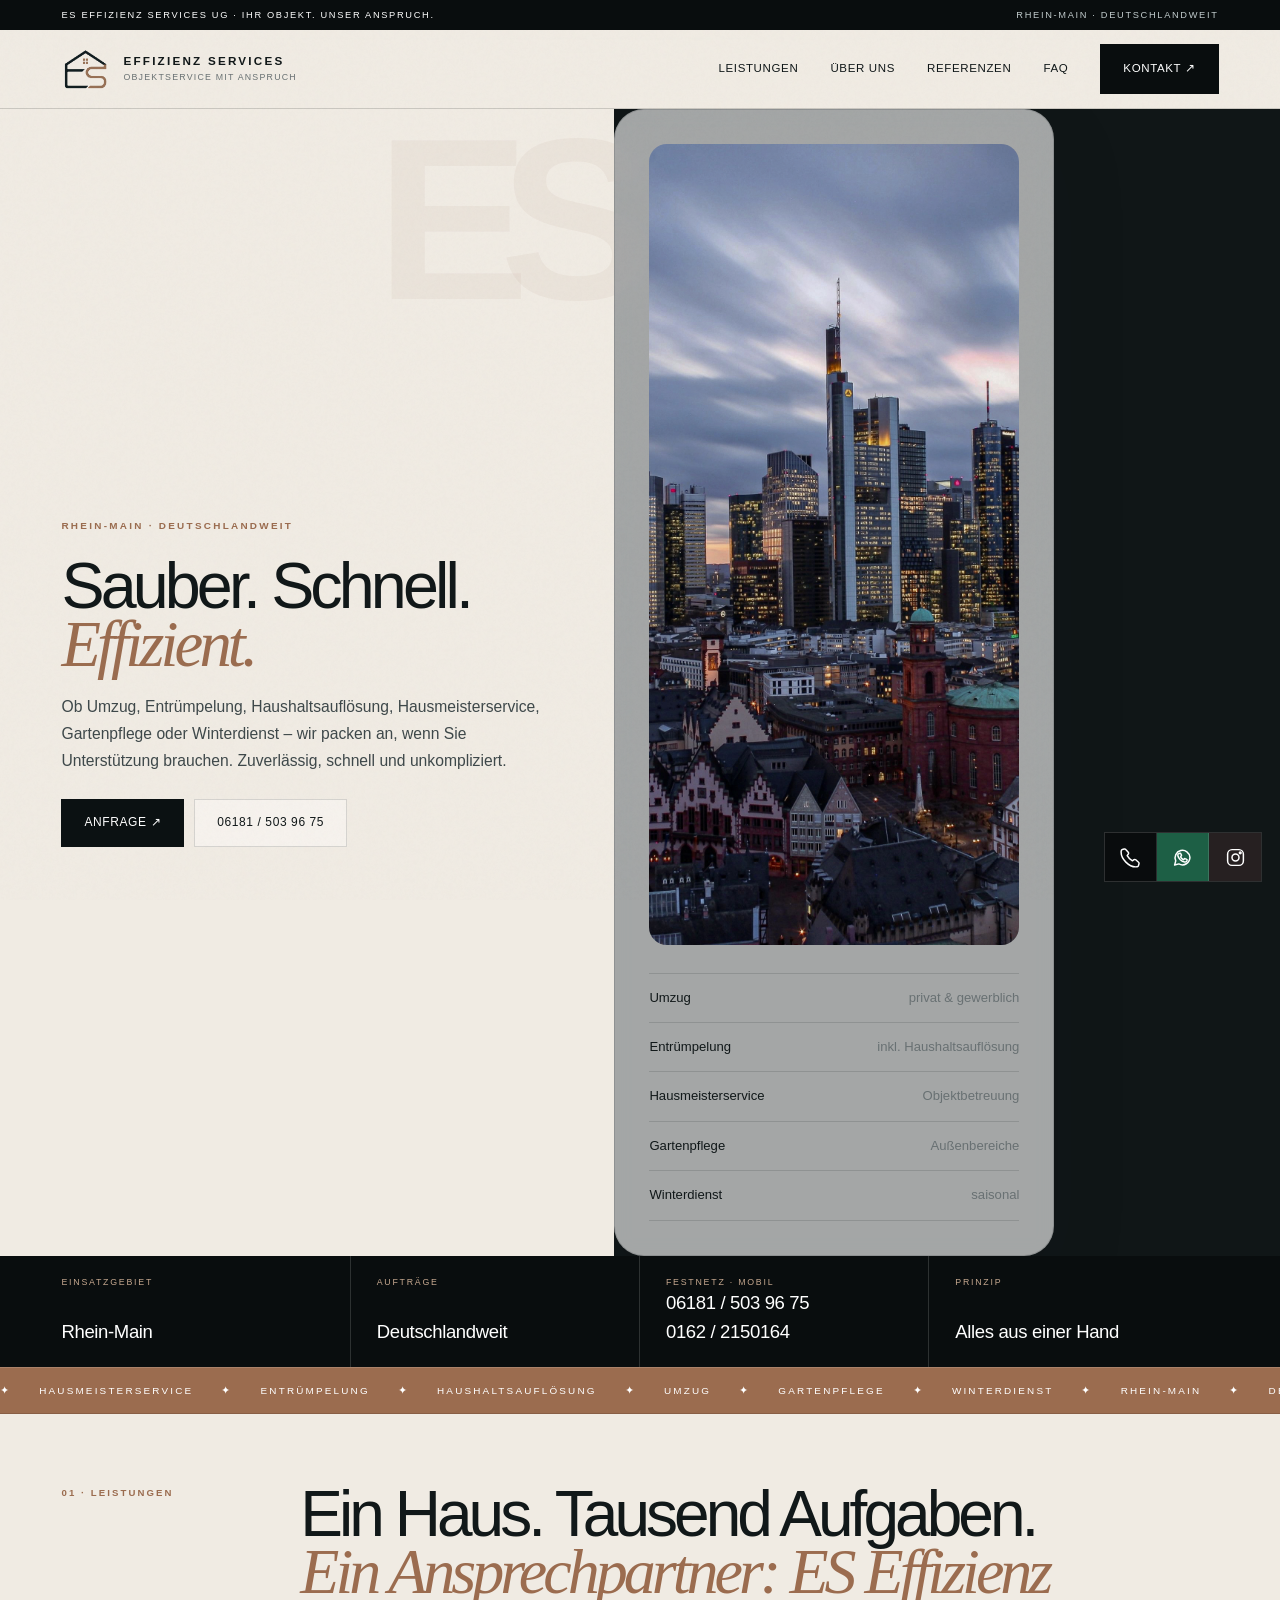
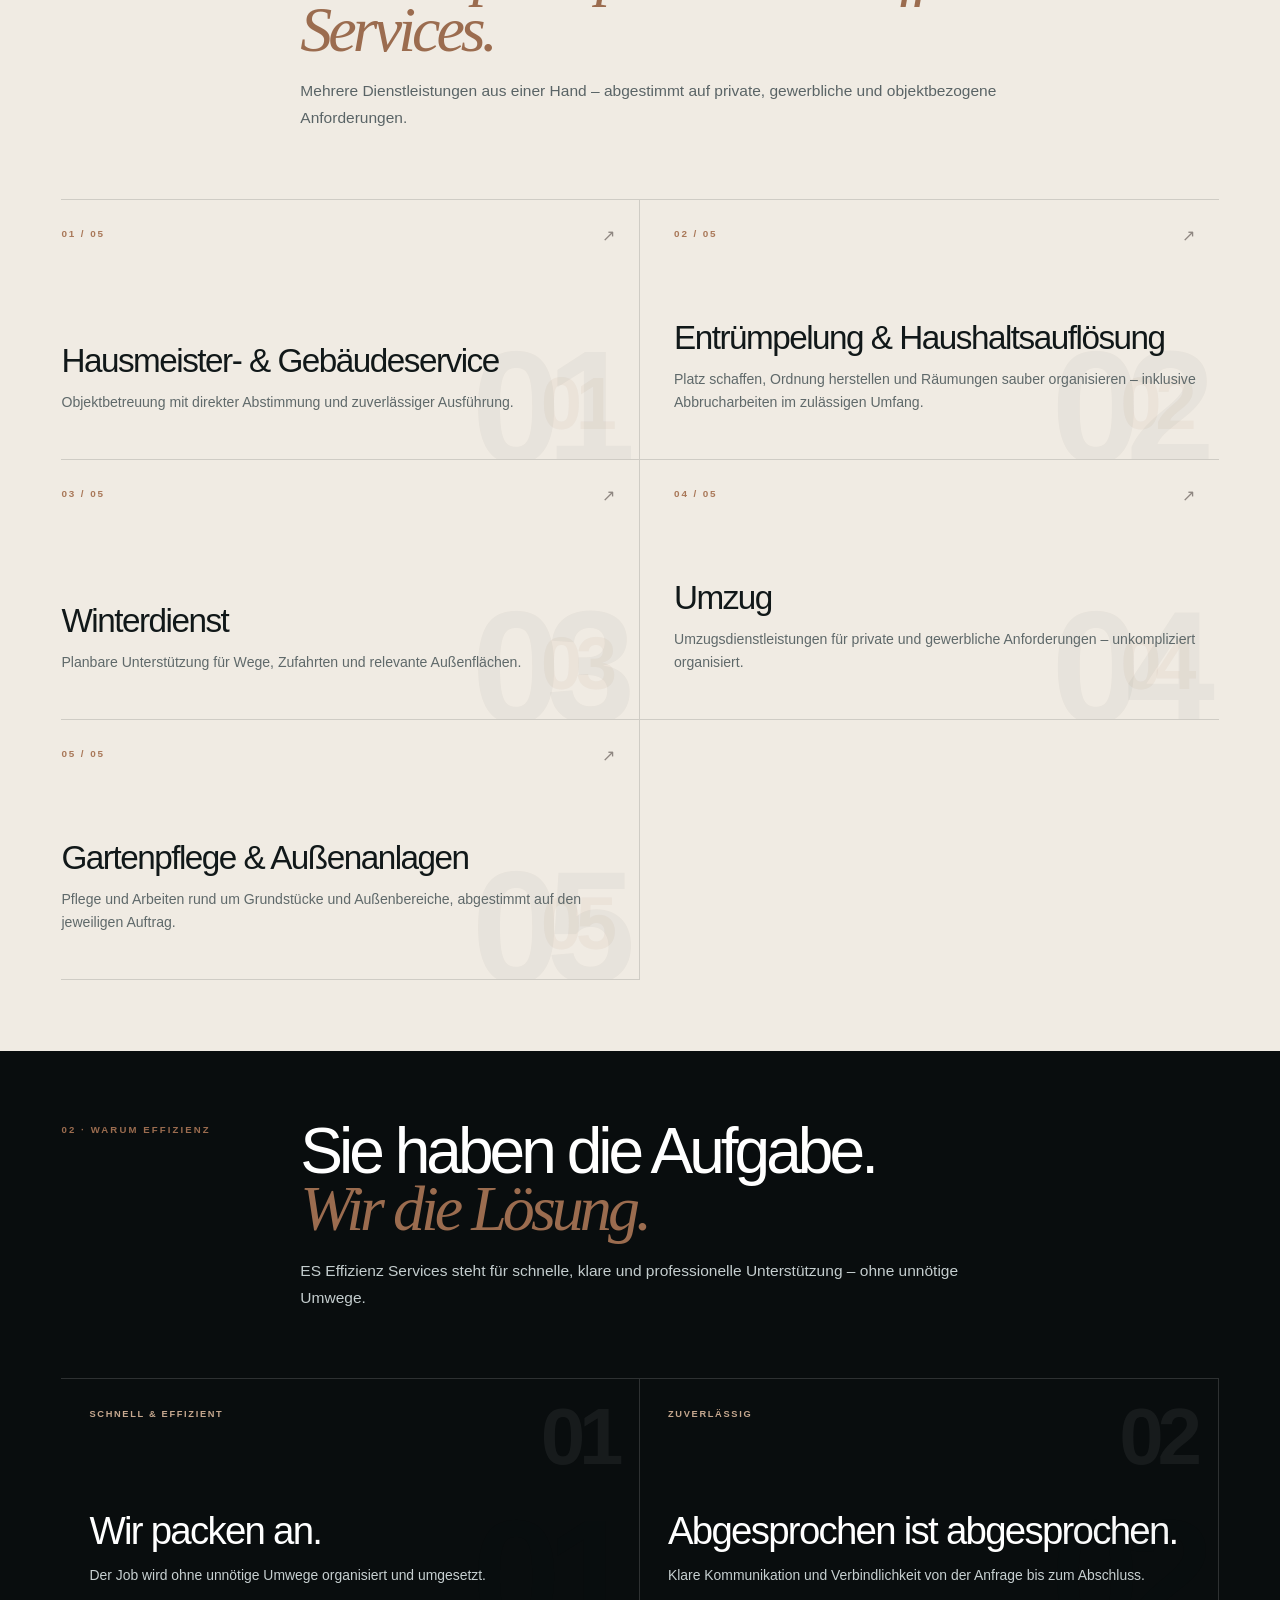
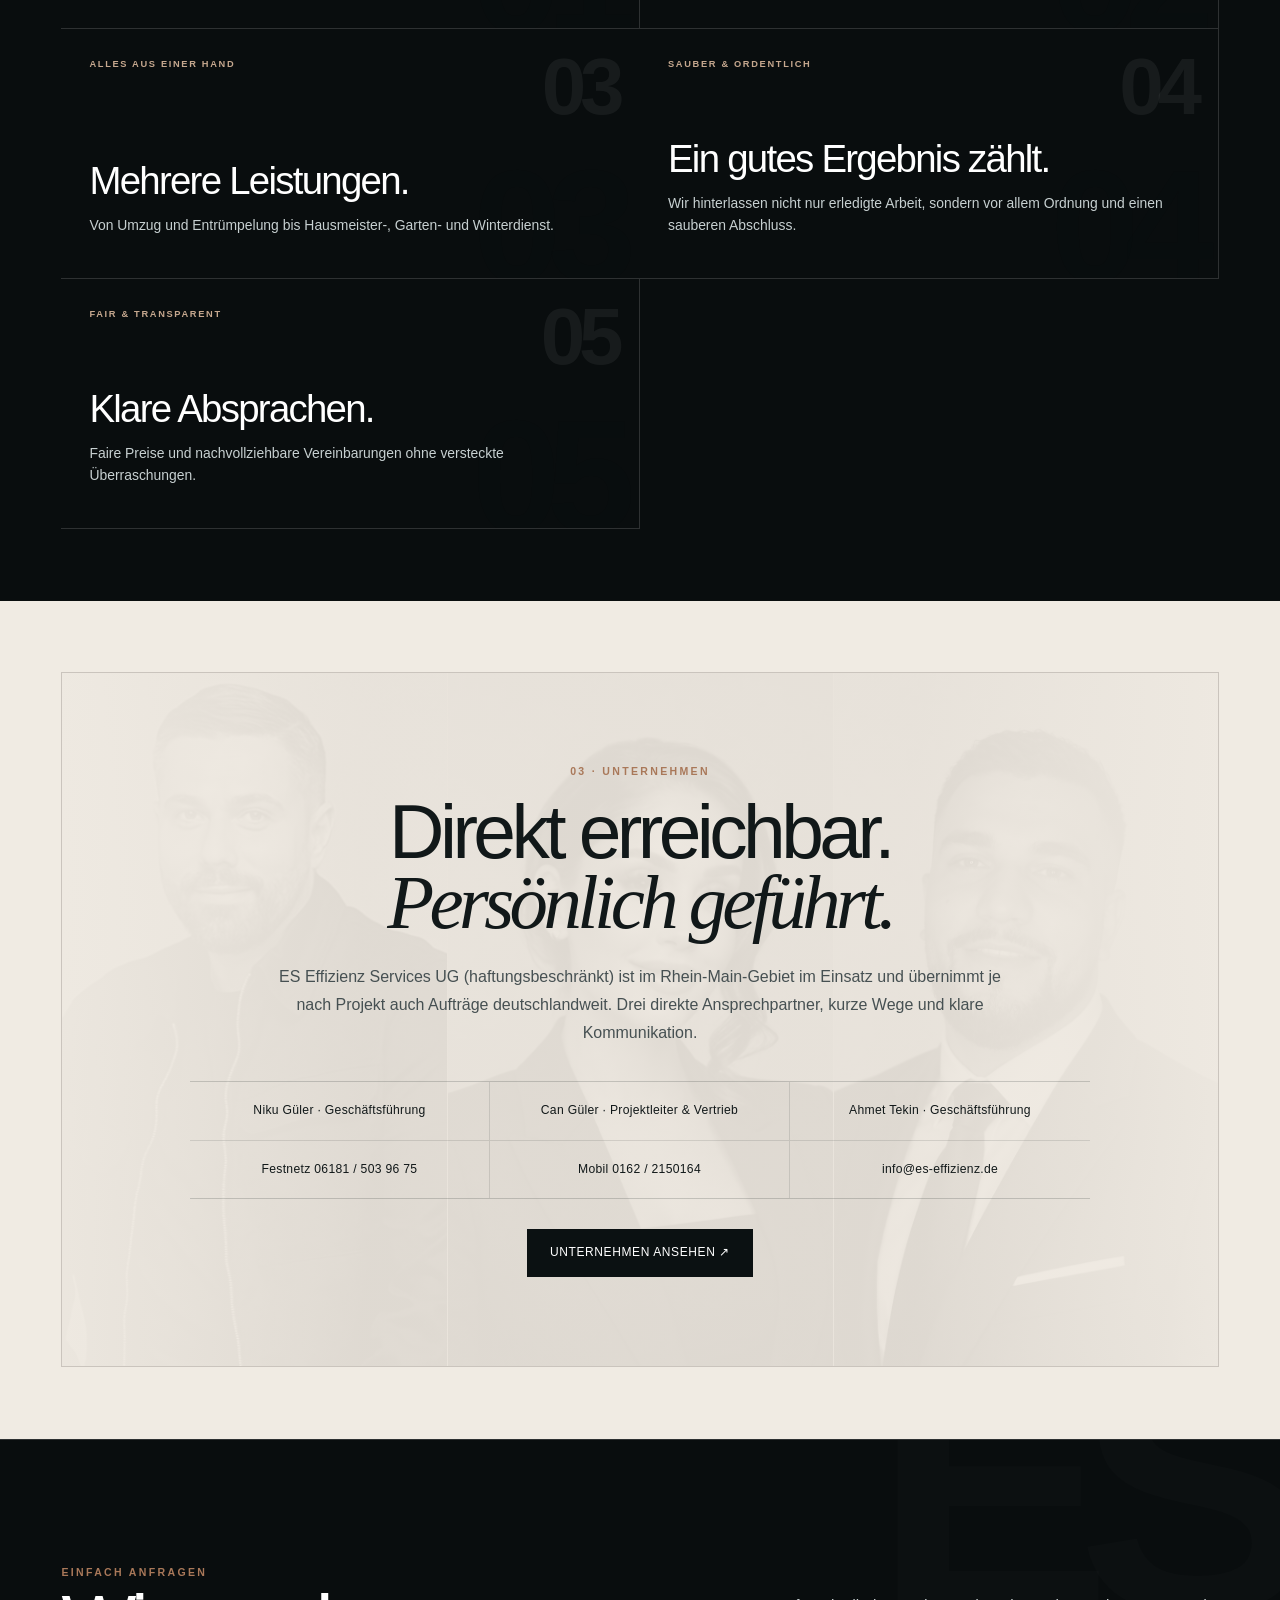
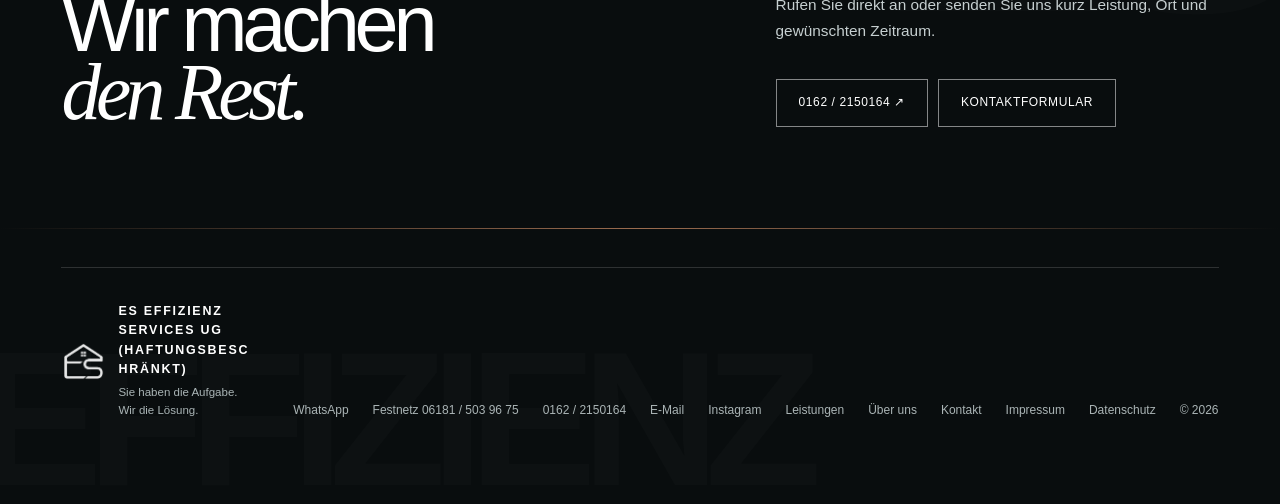
==== commit 33a0913e: "Deploy complete winter image on index.html" ====
--- a/index.html
+++ b/index.html
@@ -1 +1 @@
-<!doctype html><html lang="de"><head><meta charset="utf-8"><meta name="viewport" content="width=device-width, initial-scale=1, viewport-fit=cover"><title>ES Effizienz Services | Rhein-Main & deutschlandweit</title><meta name="description" content="ES Effizienz Services UG (haftungsbeschränkt) in Bruchköbel – Umzug, Entrümpelung, Haushaltsauflösung, Hausmeisterservice, Gartenpflege, Winterdienst und Abbrucharbeiten im Rhein-Main-Gebiet und deutschlandweit."><meta name="keywords" content="ES Effizienz Services, Bruchköbel, Rhein Main, Umzug, Entrümpelung, Haushaltsauflösung, Hausmeisterservice, Gebäudeservice, Gartenpflege, Winterdienst, Abriss, Abbruch, deutschlandweit"><meta name="robots" content="index,follow,max-image-preview:large"><meta name="theme-color" content="#f4f1ec"><link rel="canonical" href="https://effizienz.pages.dev/"><link rel="icon" href="/Picture2.png" type="image/png"><meta property="og:type" content="website"><meta property="og:locale" content="de_DE"><meta property="og:title" content="ES Effizienz Services – Sie haben die Aufgabe. Wir die Lösung."><meta property="og:description" content="Zuverlässig, schnell und unkompliziert – im Rhein-Main-Gebiet und deutschlandweit."><meta property="og:image" content="https://effizienz.pages.dev/IMG_6830.JPG"><script type="application/ld+json">{"@context":"https://schema.org","@type":"HomeAndConstructionBusiness","name":"ES Effizienz Services UG (haftungsbeschränkt)","email":"info@es-effizienz.de","telephone":["+49 6181 5039675","+49 162 2150164"],"address":{"@type":"PostalAddress","streetAddress":"In der Aue 22","postalCode":"63486","addressLocality":"Bruchköbel","addressCountry":"DE"},"areaServed":[{"@type":"Place","name":"Rhein-Main-Gebiet"},{"@type":"Country","name":"Deutschland"}],"sameAs":["https://www.instagram.com/es_effizienz_services/"],"url":"https://effizienz.pages.dev/"}</script><link rel="stylesheet" href="/pages.css"><link rel="stylesheet" href="/client-feedback-20260909.css"></head><body><div class="noise" aria-hidden="true"></div><div class="topline"><div class="wrap"><span>ES Effizienz Services UG · Ihr Objekt. Unser Anspruch.</span><span>Rhein-Main · deutschlandweit</span></div></div><header><div class="wrap nav"><a class="brand" href="/" aria-label="Effizienz Services Startseite"><img src="/Picture2.png" alt="Effizienz Services Logo"><span class="brand-copy"><strong>Effizienz Services</strong><span>Objektservice mit Anspruch</span></span></a><button class="menu-btn" aria-label="Menü öffnen" aria-expanded="false"><span></span></button><nav aria-label="Hauptnavigation"><a href="/leistungen/">Leistungen</a><a href="/ueber-uns/">Über uns</a><a href="/referenzen/">Referenzen</a><a href="/faq/">FAQ</a><a class="nav-cta" href="/kontakt/">Kontakt ↗</a></nav></div></header><main><section class="page-hero"><div class="wrap hero-shell"><div class="hero-copy reveal"><div class="eyebrow">Rhein-Main · deutschlandweit</div><h1>Sauber. Schnell.<br><span class="serif">Effizient.</span></h1><p>Ob Umzug, Entrümpelung, Haushaltsauflösung, Hausmeisterservice, Gartenpflege oder Winterdienst – wir packen an, wenn Sie Unterstützung brauchen. Zuverlässig, schnell und unkompliziert.</p><div class="hero-actions"><a class="btn dark" href="/kontakt/">Anfrage ↗</a><a class="btn light" href="tel:+4961815039675">06181 / 503 96 75</a></div></div><div class="hero-aside reveal"><img class="hero-mark" src="/Picture2.png" alt="" aria-hidden="true"><div class="info-card"><img src="/IMG_6830.JPG" alt="Frankfurt Skyline" style="width:100%;height:auto;object-fit:cover;border-radius:18px"><div class="info-list"><span><b>Umzug</b><em>privat & gewerblich</em></span><span><b>Entrümpelung</b><em>inkl. Haushaltsauflösung</em></span><span><b>Hausmeisterservice</b><em>Objektbetreuung</em></span><span><b>Gartenpflege</b><em>Außenbereiche</em></span><span><b>Winterdienst</b><em>saisonal</em></span></div></div></div></div></section><section class="content"><div class="wrap"><div class="section-head reveal"><div class="eyebrow">01 · Leistungen</div><div><h2>Ein Haus. Tausend Aufgaben.<br><span class="serif">Ein Ansprechpartner: ES Effizienz Services.</span></h2><p>Mehrere Dienstleistungen aus einer Hand – abgestimmt auf private, gewerbliche und objektbezogene Anforderungen.</p></div></div><div class="cards"><a class="card span7 reveal" href="/hausmeisterservice/"><span class="kicker">01 / 05</span><span class="arrow">↗</span><div><h3>Hausmeister- & Gebäudeservice</h3><p>Objektbetreuung mit direkter Abstimmung und zuverlässiger Ausführung.</p></div></a><a class="card span5 reveal" href="/abriss-entruempelung/"><span class="kicker">02 / 05</span><span class="arrow">↗</span><div><h3>Entrümpelung & Haushaltsauflösung</h3><p>Platz schaffen, Ordnung herstellen und Räumungen sauber organisieren – inklusive Abbrucharbeiten im zulässigen Umfang.</p></div></a><a class="card span5 reveal" href="/winterdienst/"><span class="kicker">03 / 05</span><span class="arrow">↗</span><div><h3>Winterdienst</h3><p>Planbare Unterstützung für Wege, Zufahrten und relevante Außenflächen.</p></div></a><a class="card span7 reveal" href="/umzug/"><span class="kicker">04 / 05</span><span class="arrow">↗</span><div><h3>Umzug</h3><p>Umzugsdienstleistungen für private und gewerbliche Anforderungen – unkompliziert organisiert.</p></div></a><a class="card span12 reveal" href="/garten-landschaftsbau/"><span class="kicker">05 / 05</span><span class="arrow">↗</span><div><h3>Gartenpflege & Außenanlagen</h3><p>Pflege und Arbeiten rund um Grundstücke und Außenbereiche, abgestimmt auf den jeweiligen Auftrag.</p></div></a></div></div></section><section class="content dark-section"><div class="wrap"><div class="section-head reveal"><div class="eyebrow">02 · Warum Effizienz</div><div><h2>Sie haben die Aufgabe.<br><span class="serif">Wir die Lösung.</span></h2><p>ES Effizienz Services steht für schnelle, klare und professionelle Unterstützung – ohne unnötige Umwege.</p></div></div><div class="cards"><div class="card span4 reveal"><span class="kicker">Schnell & effizient</span><div><h3>Wir packen an.</h3><p>Der Job wird ohne unnötige Umwege organisiert und umgesetzt.</p></div></div><div class="card span4 reveal"><span class="kicker">Zuverlässig</span><div><h3>Abgesprochen ist abgesprochen.</h3><p>Klare Kommunikation und Verbindlichkeit von der Anfrage bis zum Abschluss.</p></div></div><div class="card span4 reveal"><span class="kicker">Alles aus einer Hand</span><div><h3>Mehrere Leistungen.</h3><p>Von Umzug und Entrümpelung bis Hausmeister-, Garten- und Winterdienst.</p></div></div><div class="card span6 reveal"><span class="kicker">Sauber & ordentlich</span><div><h3>Ein gutes Ergebnis zählt.</h3><p>Wir hinterlassen nicht nur erledigte Arbeit, sondern vor allem Ordnung und einen sauberen Abschluss.</p></div></div><div class="card span6 reveal"><span class="kicker">Fair & transparent</span><div><h3>Klare Absprachen.</h3><p>Faire Preise und nachvollziehbare Vereinbarungen ohne versteckte Überraschungen.</p></div></div></div></div></section><section class="content company-contact-section"><div class="wrap"><div class="company-contact-showcase reveal"><div class="company-portraits" aria-hidden="true"><figure><img src="/IMG_6826.jpg" alt=""></figure><figure><img src="/IMG_6828.jpg" alt=""></figure><figure><img src="/IMG_6827.jpg" alt=""></figure></div><div class="company-contact-overlay"><div class="eyebrow">03 · Unternehmen</div><h2>Direkt erreichbar.<br><span class="serif">Persönlich geführt.</span></h2><p>ES Effizienz Services UG (haftungsbeschränkt) ist im Rhein-Main-Gebiet im Einsatz und übernimmt je nach Projekt auch Aufträge deutschlandweit. Drei direkte Ansprechpartner, kurze Wege und klare Kommunikation.</p><div class="company-contact-grid"><span>Niku Güler · Geschäftsführung</span><span>Can Güler · Projektleiter & Vertrieb</span><span>Ahmet Tekin · Geschäftsführung</span><a href="tel:+4961815039675">Festnetz 06181 / 503 96 75</a><a href="tel:+491622150164">Mobil 0162 / 2150164</a><a href="mailto:info@es-effizienz.de">info@es-effizienz.de</a></div><div class="hero-actions"><a class="btn dark" href="/ueber-uns/">Unternehmen ansehen ↗</a></div></div></div></div></section><section class="cta"><div class="wrap"><div class="cta-shell reveal"><div><div class="eyebrow">Einfach anfragen</div><h2>Wir machen<br><span class="serif">den Rest.</span></h2></div><div><p>Rufen Sie direkt an oder senden Sie uns kurz Leistung, Ort und gewünschten Zeitraum.</p><div class="hero-actions"><a class="btn" href="tel:+491622150164">0162 / 2150164 ↗</a><a class="btn" href="/kontakt/">Kontaktformular</a></div></div></div></div></section></main><footer><div class="wrap footer-grid"><div class="footer-brand"><img src="/Picture2.png" alt="Effizienz Services Logo"><div><strong>ES Effizienz Services UG (haftungsbeschränkt)</strong><span>Sie haben die Aufgabe. Wir die Lösung.</span></div></div><div class="footer-links"><a href="tel:+4961815039675">Festnetz 06181 / 503 96 75</a><a href="tel:+491622150164">0162 / 2150164</a><a href="mailto:info@es-effizienz.de">E-Mail</a><a href="https://www.instagram.com/es_effizienz_services/" target="_blank" rel="noopener">Instagram</a><a href="/leistungen/">Leistungen</a><a href="/ueber-uns/">Über uns</a><a href="/kontakt/">Kontakt</a><a href="/impressum/">Impressum</a><a href="/datenschutz/">Datenschutz</a><span>© <span id="year"></span></span><!-- Facebook-Profil-URL im Kundenfeedback nicht angegeben. --></div></div></footer><script src="/site.js" defer></script><script src="/service-patch.js?v=20260910d" defer></script></body></html>+<!doctype html><html lang="de"><head><meta charset="utf-8"><meta name="viewport" content="width=device-width, initial-scale=1, viewport-fit=cover"><title>ES Effizienz Services | Rhein-Main & deutschlandweit</title><meta name="description" content="ES Effizienz Services UG (haftungsbeschränkt) in Bruchköbel – Umzug, Entrümpelung, Haushaltsauflösung, Hausmeisterservice, Gartenpflege, Winterdienst und Abbrucharbeiten im Rhein-Main-Gebiet und deutschlandweit."><meta name="keywords" content="ES Effizienz Services, Bruchköbel, Rhein Main, Umzug, Entrümpelung, Haushaltsauflösung, Hausmeisterservice, Gebäudeservice, Gartenpflege, Winterdienst, Abriss, Abbruch, deutschlandweit"><meta name="robots" content="index,follow,max-image-preview:large"><meta name="theme-color" content="#f4f1ec"><link rel="canonical" href="https://effizienz.pages.dev/"><link rel="icon" href="/Picture2.png" type="image/png"><meta property="og:type" content="website"><meta property="og:locale" content="de_DE"><meta property="og:title" content="ES Effizienz Services – Sie haben die Aufgabe. Wir die Lösung."><meta property="og:description" content="Zuverlässig, schnell und unkompliziert – im Rhein-Main-Gebiet und deutschlandweit."><meta property="og:image" content="https://effizienz.pages.dev/IMG_6830.JPG"><script type="application/ld+json">{"@context":"https://schema.org","@type":"HomeAndConstructionBusiness","name":"ES Effizienz Services UG (haftungsbeschränkt)","email":"info@es-effizienz.de","telephone":["+49 6181 5039675","+49 162 2150164"],"address":{"@type":"PostalAddress","streetAddress":"In der Aue 22","postalCode":"63486","addressLocality":"Bruchköbel","addressCountry":"DE"},"areaServed":[{"@type":"Place","name":"Rhein-Main-Gebiet"},{"@type":"Country","name":"Deutschland"}],"sameAs":["https://www.instagram.com/es_effizienz_services/"],"url":"https://effizienz.pages.dev/"}</script><link rel="stylesheet" href="/pages.css"><link rel="stylesheet" href="/client-feedback-20260909.css"></head><body><div class="noise" aria-hidden="true"></div><div class="topline"><div class="wrap"><span>ES Effizienz Services UG · Ihr Objekt. Unser Anspruch.</span><span>Rhein-Main · deutschlandweit</span></div></div><header><div class="wrap nav"><a class="brand" href="/" aria-label="Effizienz Services Startseite"><img src="/Picture2.png" alt="Effizienz Services Logo"><span class="brand-copy"><strong>Effizienz Services</strong><span>Objektservice mit Anspruch</span></span></a><button class="menu-btn" aria-label="Menü öffnen" aria-expanded="false"><span></span></button><nav aria-label="Hauptnavigation"><a href="/leistungen/">Leistungen</a><a href="/ueber-uns/">Über uns</a><a href="/referenzen/">Referenzen</a><a href="/faq/">FAQ</a><a class="nav-cta" href="/kontakt/">Kontakt ↗</a></nav></div></header><main><section class="page-hero"><div class="wrap hero-shell"><div class="hero-copy reveal"><div class="eyebrow">Rhein-Main · deutschlandweit</div><h1>Sauber. Schnell.<br><span class="serif">Effizient.</span></h1><p>Ob Umzug, Entrümpelung, Haushaltsauflösung, Hausmeisterservice, Gartenpflege oder Winterdienst – wir packen an, wenn Sie Unterstützung brauchen. Zuverlässig, schnell und unkompliziert.</p><div class="hero-actions"><a class="btn dark" href="/kontakt/">Anfrage ↗</a><a class="btn light" href="tel:+4961815039675">06181 / 503 96 75</a></div></div><div class="hero-aside reveal"><img class="hero-mark" src="/Picture2.png" alt="" aria-hidden="true"><div class="info-card"><img src="/IMG_6830.JPG" alt="Frankfurt Skyline" style="width:100%;height:auto;object-fit:cover;border-radius:18px"><div class="info-list"><span><b>Umzug</b><em>privat & gewerblich</em></span><span><b>Entrümpelung</b><em>inkl. Haushaltsauflösung</em></span><span><b>Hausmeisterservice</b><em>Objektbetreuung</em></span><span><b>Gartenpflege</b><em>Außenbereiche</em></span><span><b>Winterdienst</b><em>saisonal</em></span></div></div></div></div></section><section class="content"><div class="wrap"><div class="section-head reveal"><div class="eyebrow">01 · Leistungen</div><div><h2>Ein Haus. Tausend Aufgaben.<br><span class="serif">Ein Ansprechpartner: ES Effizienz Services.</span></h2><p>Mehrere Dienstleistungen aus einer Hand – abgestimmt auf private, gewerbliche und objektbezogene Anforderungen.</p></div></div><div class="cards"><a class="card span7 reveal" href="/hausmeisterservice/"><span class="kicker">01 / 05</span><span class="arrow">↗</span><div><h3>Hausmeister- & Gebäudeservice</h3><p>Objektbetreuung mit direkter Abstimmung und zuverlässiger Ausführung.</p></div></a><a class="card span5 reveal" href="/abriss-entruempelung/"><span class="kicker">02 / 05</span><span class="arrow">↗</span><div><h3>Entrümpelung & Haushaltsauflösung</h3><p>Platz schaffen, Ordnung herstellen und Räumungen sauber organisieren – inklusive Abbrucharbeiten im zulässigen Umfang.</p></div></a><a class="card span5 reveal" href="/winterdienst/"><span class="kicker">03 / 05</span><span class="arrow">↗</span><div><h3>Winterdienst</h3><p>Planbare Unterstützung für Wege, Zufahrten und relevante Außenflächen.</p></div></a><a class="card span7 reveal" href="/umzug/"><span class="kicker">04 / 05</span><span class="arrow">↗</span><div><h3>Umzug</h3><p>Umzugsdienstleistungen für private und gewerbliche Anforderungen – unkompliziert organisiert.</p></div></a><a class="card span12 reveal" href="/garten-landschaftsbau/"><span class="kicker">05 / 05</span><span class="arrow">↗</span><div><h3>Gartenpflege & Außenanlagen</h3><p>Pflege und Arbeiten rund um Grundstücke und Außenbereiche, abgestimmt auf den jeweiligen Auftrag.</p></div></a></div></div></section><section class="content dark-section"><div class="wrap"><div class="section-head reveal"><div class="eyebrow">02 · Warum Effizienz</div><div><h2>Sie haben die Aufgabe.<br><span class="serif">Wir die Lösung.</span></h2><p>ES Effizienz Services steht für schnelle, klare und professionelle Unterstützung – ohne unnötige Umwege.</p></div></div><div class="cards"><div class="card span4 reveal"><span class="kicker">Schnell & effizient</span><div><h3>Wir packen an.</h3><p>Der Job wird ohne unnötige Umwege organisiert und umgesetzt.</p></div></div><div class="card span4 reveal"><span class="kicker">Zuverlässig</span><div><h3>Abgesprochen ist abgesprochen.</h3><p>Klare Kommunikation und Verbindlichkeit von der Anfrage bis zum Abschluss.</p></div></div><div class="card span4 reveal"><span class="kicker">Alles aus einer Hand</span><div><h3>Mehrere Leistungen.</h3><p>Von Umzug und Entrümpelung bis Hausmeister-, Garten- und Winterdienst.</p></div></div><div class="card span6 reveal"><span class="kicker">Sauber & ordentlich</span><div><h3>Ein gutes Ergebnis zählt.</h3><p>Wir hinterlassen nicht nur erledigte Arbeit, sondern vor allem Ordnung und einen sauberen Abschluss.</p></div></div><div class="card span6 reveal"><span class="kicker">Fair & transparent</span><div><h3>Klare Absprachen.</h3><p>Faire Preise und nachvollziehbare Vereinbarungen ohne versteckte Überraschungen.</p></div></div></div></div></section><section class="content company-contact-section"><div class="wrap"><div class="company-contact-showcase reveal"><div class="company-portraits" aria-hidden="true"><figure><img src="/IMG_6826.jpg" alt=""></figure><figure><img src="/IMG_6828.jpg" alt=""></figure><figure><img src="/IMG_6827.jpg" alt=""></figure></div><div class="company-contact-overlay"><div class="eyebrow">03 · Unternehmen</div><h2>Direkt erreichbar.<br><span class="serif">Persönlich geführt.</span></h2><p>ES Effizienz Services UG (haftungsbeschränkt) ist im Rhein-Main-Gebiet im Einsatz und übernimmt je nach Projekt auch Aufträge deutschlandweit. Drei direkte Ansprechpartner, kurze Wege und klare Kommunikation.</p><div class="company-contact-grid"><span>Niku Güler · Geschäftsführung</span><span>Can Güler · Projektleiter & Vertrieb</span><span>Ahmet Tekin · Geschäftsführung</span><a href="tel:+4961815039675">Festnetz 06181 / 503 96 75</a><a href="tel:+491622150164">Mobil 0162 / 2150164</a><a href="mailto:info@es-effizienz.de">info@es-effizienz.de</a></div><div class="hero-actions"><a class="btn dark" href="/ueber-uns/">Unternehmen ansehen ↗</a></div></div></div></div></section><section class="cta"><div class="wrap"><div class="cta-shell reveal"><div><div class="eyebrow">Einfach anfragen</div><h2>Wir machen<br><span class="serif">den Rest.</span></h2></div><div><p>Rufen Sie direkt an oder senden Sie uns kurz Leistung, Ort und gewünschten Zeitraum.</p><div class="hero-actions"><a class="btn" href="tel:+491622150164">0162 / 2150164 ↗</a><a class="btn" href="/kontakt/">Kontaktformular</a></div></div></div></div></section></main><footer><div class="wrap footer-grid"><div class="footer-brand"><img src="/Picture2.png" alt="Effizienz Services Logo"><div><strong>ES Effizienz Services UG (haftungsbeschränkt)</strong><span>Sie haben die Aufgabe. Wir die Lösung.</span></div></div><div class="footer-links"><a href="tel:+4961815039675">Festnetz 06181 / 503 96 75</a><a href="tel:+491622150164">0162 / 2150164</a><a href="mailto:info@es-effizienz.de">E-Mail</a><a href="https://www.instagram.com/es_effizienz_services/" target="_blank" rel="noopener">Instagram</a><a href="/leistungen/">Leistungen</a><a href="/ueber-uns/">Über uns</a><a href="/kontakt/">Kontakt</a><a href="/impressum/">Impressum</a><a href="/datenschutz/">Datenschutz</a><span>© <span id="year"></span></span><!-- Facebook-Profil-URL im Kundenfeedback nicht angegeben. --></div></div></footer><script src="/site.js" defer></script><script src="/service-patch.js?v=20260910e" defer></script></body></html>
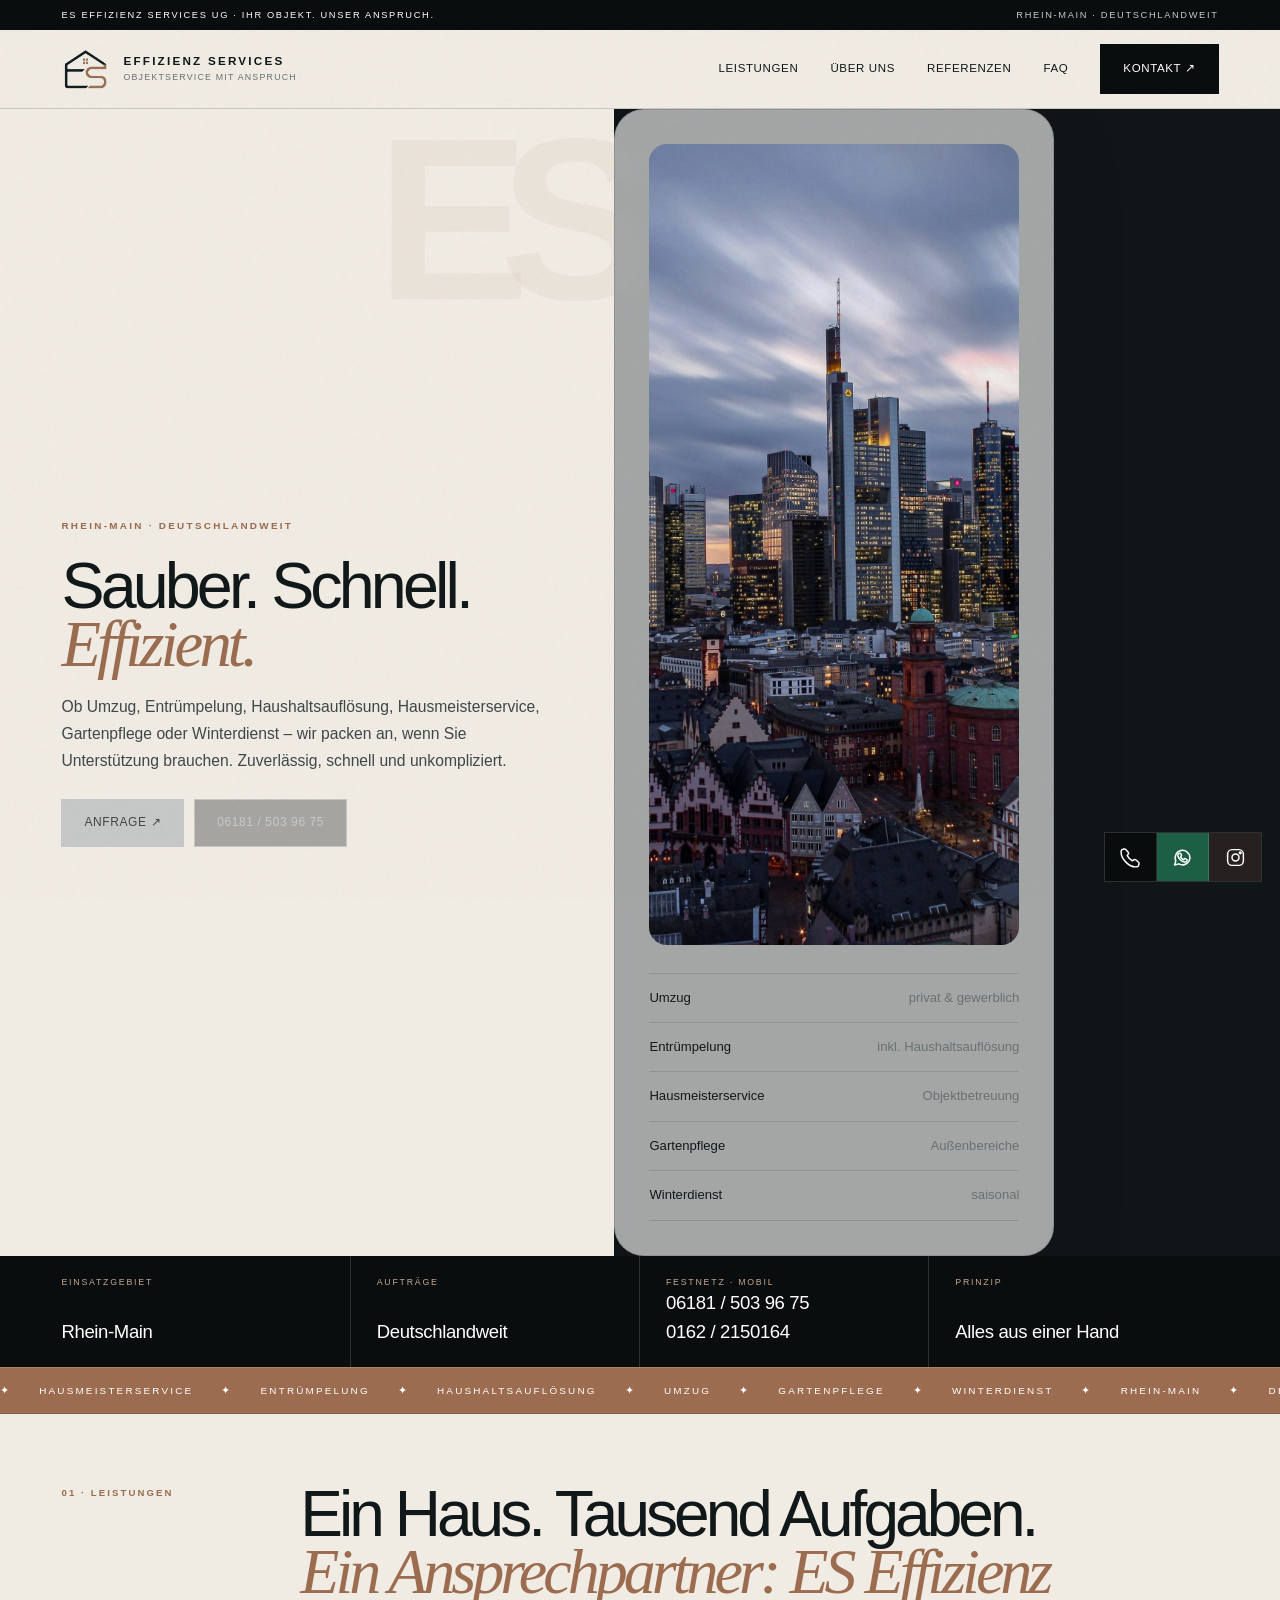
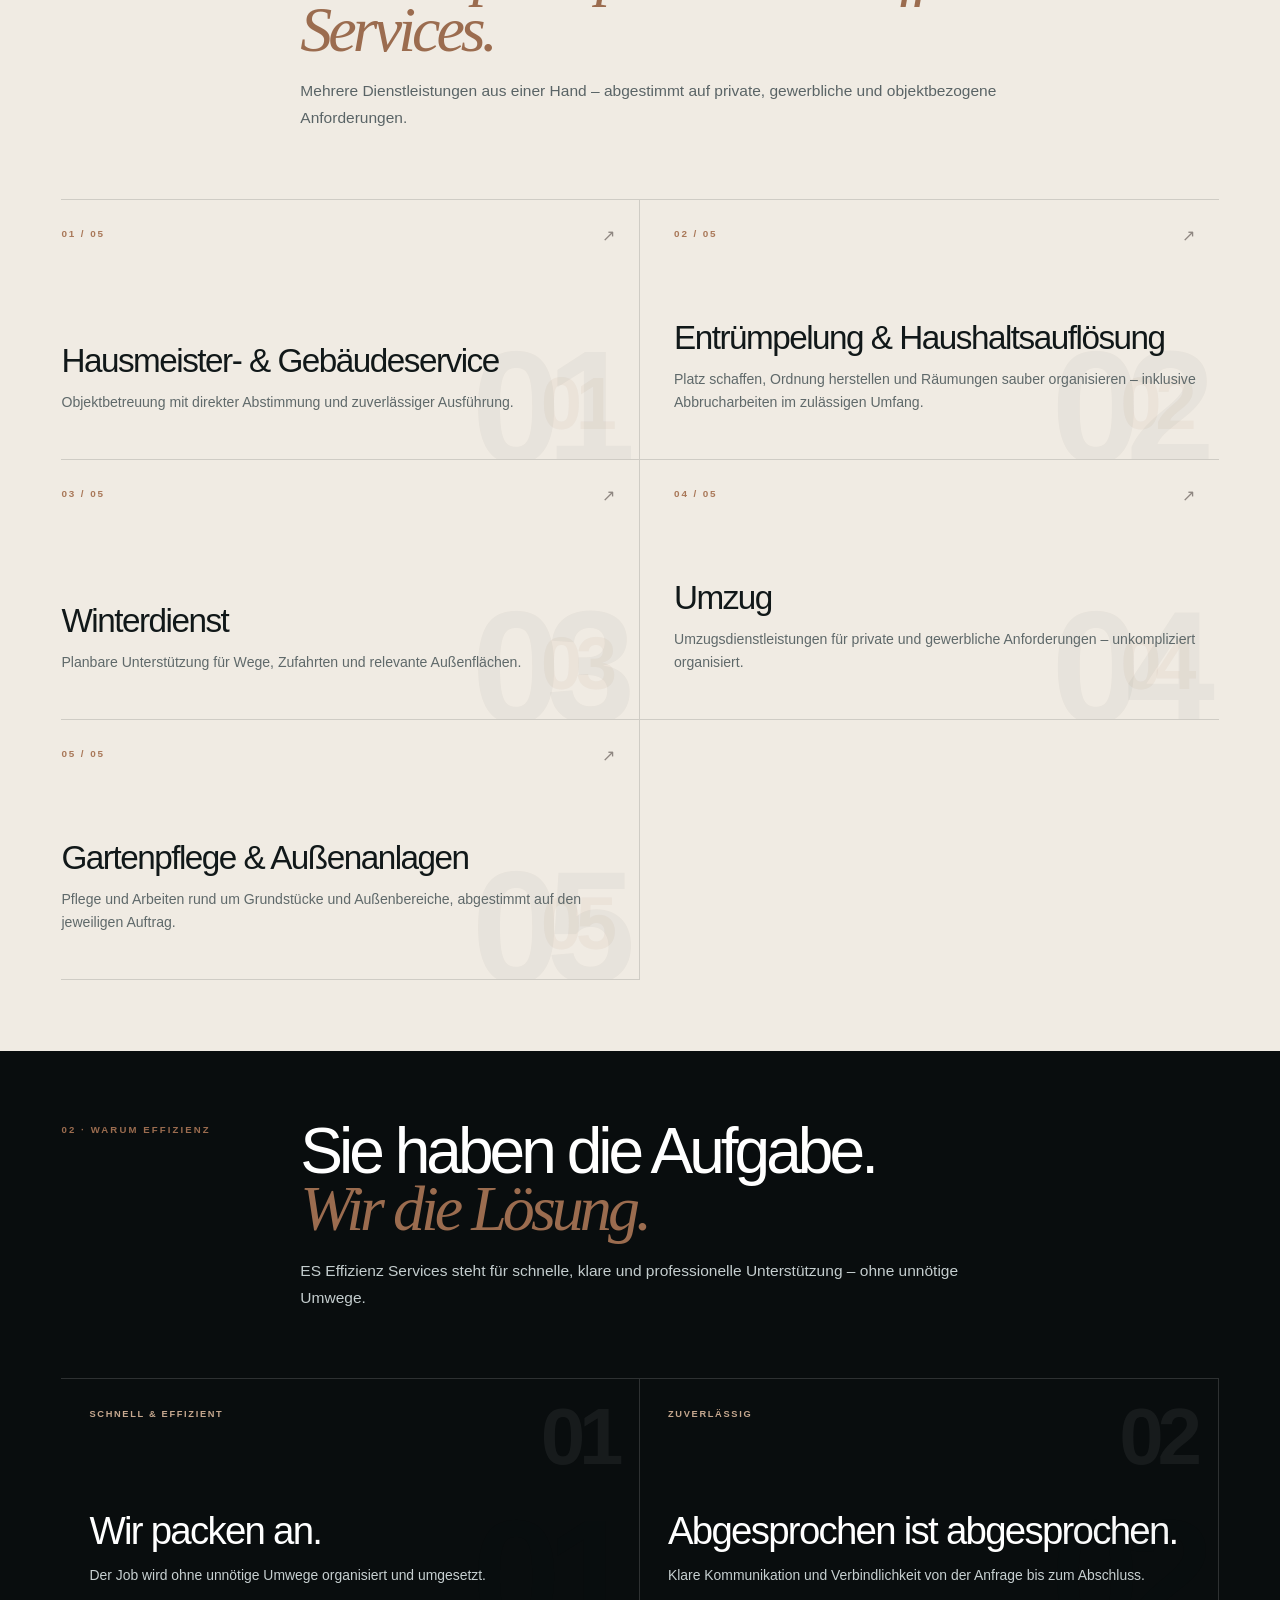
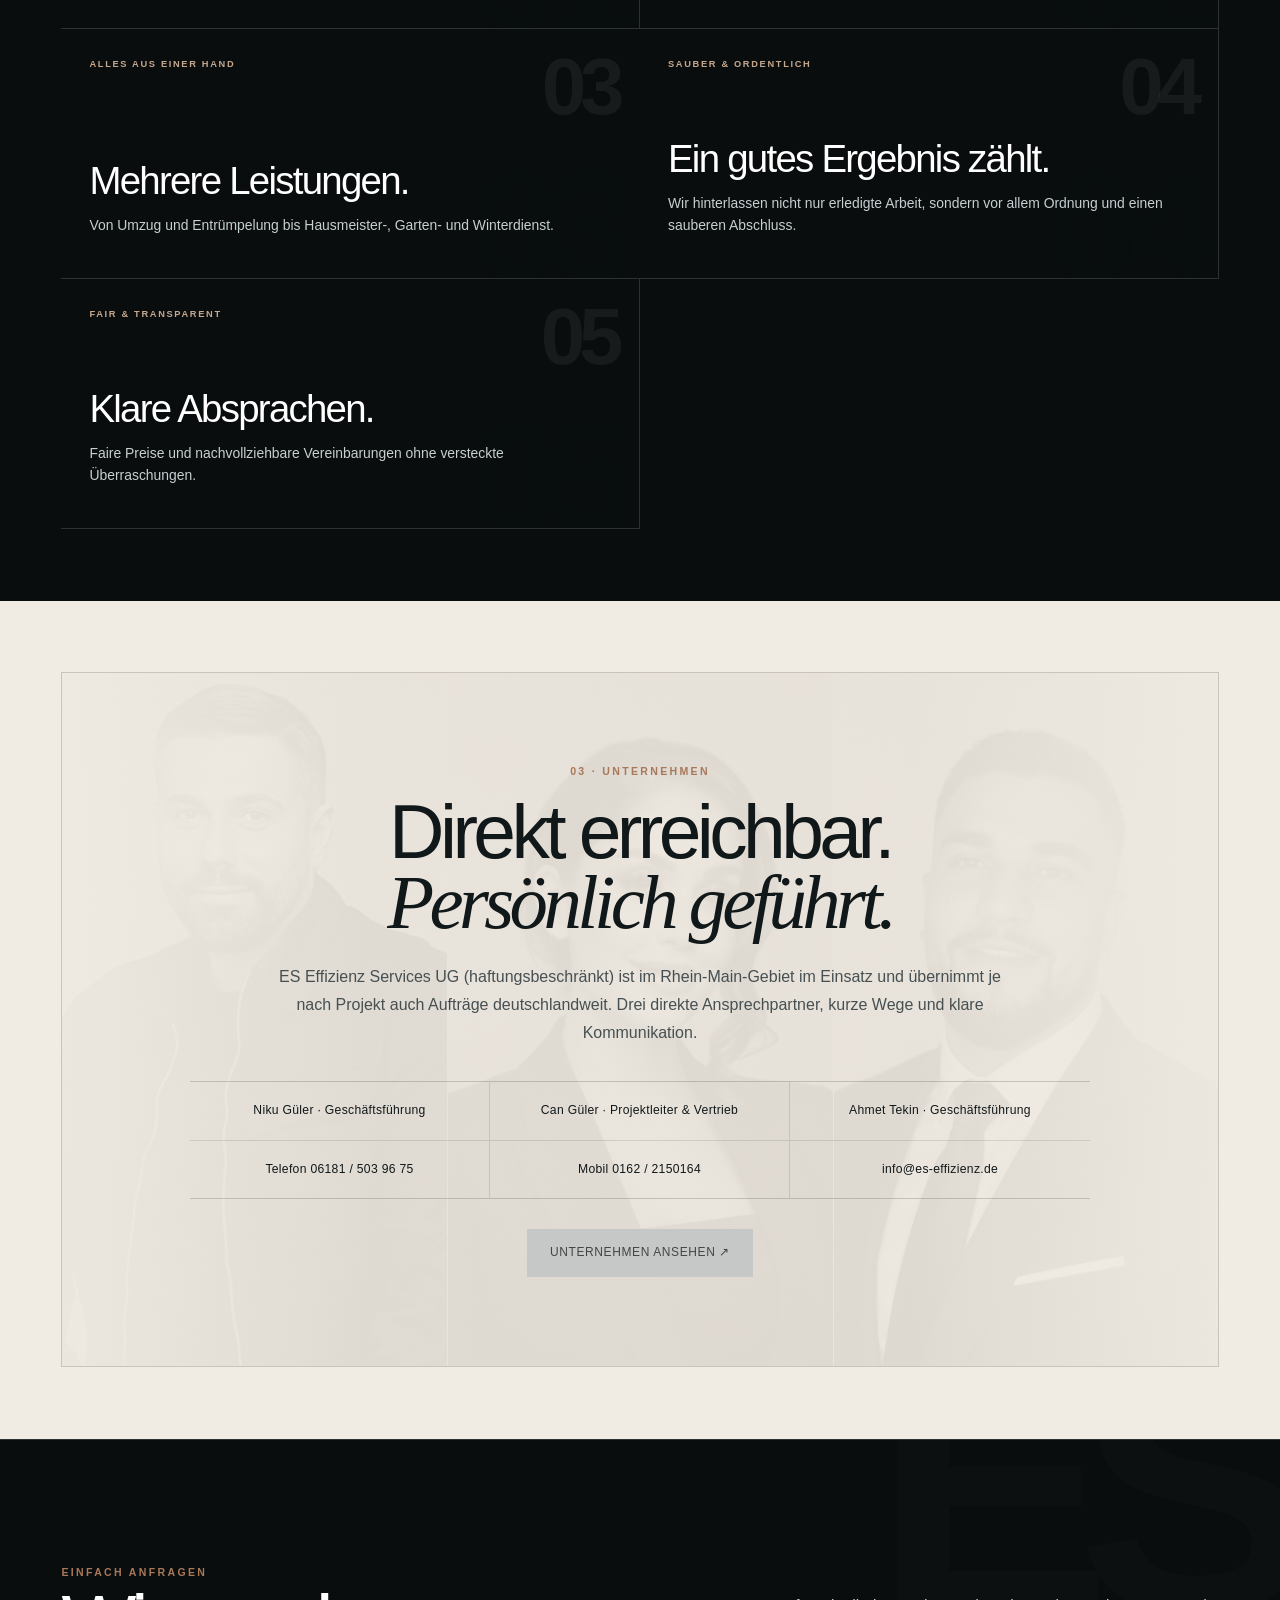
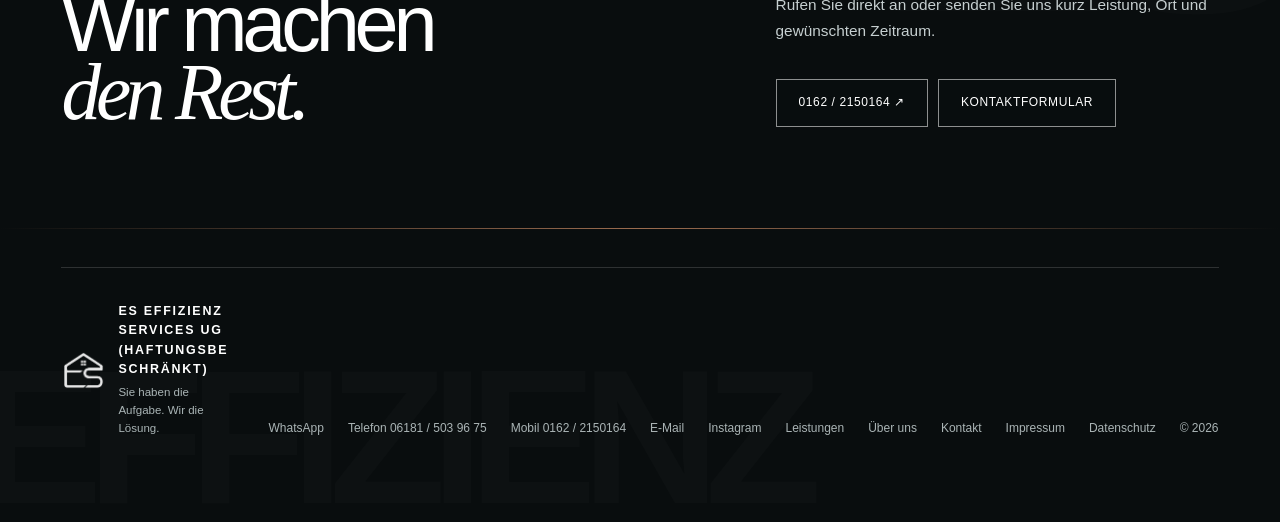
==== commit d9e22fc2: "Rename Festnetz label to Telefon" ====
--- a/index.html
+++ b/index.html
@@ -1 +1 @@
-<!doctype html><html lang="de"><head><meta charset="utf-8"><meta name="viewport" content="width=device-width, initial-scale=1, viewport-fit=cover"><title>ES Effizienz Services | Rhein-Main & deutschlandweit</title><meta name="description" content="ES Effizienz Services UG (haftungsbeschränkt) in Bruchköbel – Umzug, Entrümpelung, Haushaltsauflösung, Hausmeisterservice, Gartenpflege, Winterdienst und Abbrucharbeiten im Rhein-Main-Gebiet und deutschlandweit."><meta name="keywords" content="ES Effizienz Services, Bruchköbel, Rhein Main, Umzug, Entrümpelung, Haushaltsauflösung, Hausmeisterservice, Gebäudeservice, Gartenpflege, Winterdienst, Abriss, Abbruch, deutschlandweit"><meta name="robots" content="index,follow,max-image-preview:large"><meta name="theme-color" content="#f4f1ec"><link rel="canonical" href="https://effizienz.pages.dev/"><link rel="icon" href="/Picture2.png" type="image/png"><meta property="og:type" content="website"><meta property="og:locale" content="de_DE"><meta property="og:title" content="ES Effizienz Services – Sie haben die Aufgabe. Wir die Lösung."><meta property="og:description" content="Zuverlässig, schnell und unkompliziert – im Rhein-Main-Gebiet und deutschlandweit."><meta property="og:image" content="https://effizienz.pages.dev/IMG_6830.JPG"><script type="application/ld+json">{"@context":"https://schema.org","@type":"HomeAndConstructionBusiness","name":"ES Effizienz Services UG (haftungsbeschränkt)","email":"info@es-effizienz.de","telephone":["+49 6181 5039675","+49 162 2150164"],"address":{"@type":"PostalAddress","streetAddress":"In der Aue 22","postalCode":"63486","addressLocality":"Bruchköbel","addressCountry":"DE"},"areaServed":[{"@type":"Place","name":"Rhein-Main-Gebiet"},{"@type":"Country","name":"Deutschland"}],"sameAs":["https://www.instagram.com/es_effizienz_services/"],"url":"https://effizienz.pages.dev/"}</script><link rel="stylesheet" href="/pages.css"><link rel="stylesheet" href="/client-feedback-20260909.css"></head><body><div class="noise" aria-hidden="true"></div><div class="topline"><div class="wrap"><span>ES Effizienz Services UG · Ihr Objekt. Unser Anspruch.</span><span>Rhein-Main · deutschlandweit</span></div></div><header><div class="wrap nav"><a class="brand" href="/" aria-label="Effizienz Services Startseite"><img src="/Picture2.png" alt="Effizienz Services Logo"><span class="brand-copy"><strong>Effizienz Services</strong><span>Objektservice mit Anspruch</span></span></a><button class="menu-btn" aria-label="Menü öffnen" aria-expanded="false"><span></span></button><nav aria-label="Hauptnavigation"><a href="/leistungen/">Leistungen</a><a href="/ueber-uns/">Über uns</a><a href="/referenzen/">Referenzen</a><a href="/faq/">FAQ</a><a class="nav-cta" href="/kontakt/">Kontakt ↗</a></nav></div></header><main><section class="page-hero"><div class="wrap hero-shell"><div class="hero-copy reveal"><div class="eyebrow">Rhein-Main · deutschlandweit</div><h1>Sauber. Schnell.<br><span class="serif">Effizient.</span></h1><p>Ob Umzug, Entrümpelung, Haushaltsauflösung, Hausmeisterservice, Gartenpflege oder Winterdienst – wir packen an, wenn Sie Unterstützung brauchen. Zuverlässig, schnell und unkompliziert.</p><div class="hero-actions"><a class="btn dark" href="/kontakt/">Anfrage ↗</a><a class="btn light" href="tel:+4961815039675">06181 / 503 96 75</a></div></div><div class="hero-aside reveal"><img class="hero-mark" src="/Picture2.png" alt="" aria-hidden="true"><div class="info-card"><img src="/IMG_6830.JPG" alt="Frankfurt Skyline" style="width:100%;height:auto;object-fit:cover;border-radius:18px"><div class="info-list"><span><b>Umzug</b><em>privat & gewerblich</em></span><span><b>Entrümpelung</b><em>inkl. Haushaltsauflösung</em></span><span><b>Hausmeisterservice</b><em>Objektbetreuung</em></span><span><b>Gartenpflege</b><em>Außenbereiche</em></span><span><b>Winterdienst</b><em>saisonal</em></span></div></div></div></div></section><section class="content"><div class="wrap"><div class="section-head reveal"><div class="eyebrow">01 · Leistungen</div><div><h2>Ein Haus. Tausend Aufgaben.<br><span class="serif">Ein Ansprechpartner: ES Effizienz Services.</span></h2><p>Mehrere Dienstleistungen aus einer Hand – abgestimmt auf private, gewerbliche und objektbezogene Anforderungen.</p></div></div><div class="cards"><a class="card span7 reveal" href="/hausmeisterservice/"><span class="kicker">01 / 05</span><span class="arrow">↗</span><div><h3>Hausmeister- & Gebäudeservice</h3><p>Objektbetreuung mit direkter Abstimmung und zuverlässiger Ausführung.</p></div></a><a class="card span5 reveal" href="/abriss-entruempelung/"><span class="kicker">02 / 05</span><span class="arrow">↗</span><div><h3>Entrümpelung & Haushaltsauflösung</h3><p>Platz schaffen, Ordnung herstellen und Räumungen sauber organisieren – inklusive Abbrucharbeiten im zulässigen Umfang.</p></div></a><a class="card span5 reveal" href="/winterdienst/"><span class="kicker">03 / 05</span><span class="arrow">↗</span><div><h3>Winterdienst</h3><p>Planbare Unterstützung für Wege, Zufahrten und relevante Außenflächen.</p></div></a><a class="card span7 reveal" href="/umzug/"><span class="kicker">04 / 05</span><span class="arrow">↗</span><div><h3>Umzug</h3><p>Umzugsdienstleistungen für private und gewerbliche Anforderungen – unkompliziert organisiert.</p></div></a><a class="card span12 reveal" href="/garten-landschaftsbau/"><span class="kicker">05 / 05</span><span class="arrow">↗</span><div><h3>Gartenpflege & Außenanlagen</h3><p>Pflege und Arbeiten rund um Grundstücke und Außenbereiche, abgestimmt auf den jeweiligen Auftrag.</p></div></a></div></div></section><section class="content dark-section"><div class="wrap"><div class="section-head reveal"><div class="eyebrow">02 · Warum Effizienz</div><div><h2>Sie haben die Aufgabe.<br><span class="serif">Wir die Lösung.</span></h2><p>ES Effizienz Services steht für schnelle, klare und professionelle Unterstützung – ohne unnötige Umwege.</p></div></div><div class="cards"><div class="card span4 reveal"><span class="kicker">Schnell & effizient</span><div><h3>Wir packen an.</h3><p>Der Job wird ohne unnötige Umwege organisiert und umgesetzt.</p></div></div><div class="card span4 reveal"><span class="kicker">Zuverlässig</span><div><h3>Abgesprochen ist abgesprochen.</h3><p>Klare Kommunikation und Verbindlichkeit von der Anfrage bis zum Abschluss.</p></div></div><div class="card span4 reveal"><span class="kicker">Alles aus einer Hand</span><div><h3>Mehrere Leistungen.</h3><p>Von Umzug und Entrümpelung bis Hausmeister-, Garten- und Winterdienst.</p></div></div><div class="card span6 reveal"><span class="kicker">Sauber & ordentlich</span><div><h3>Ein gutes Ergebnis zählt.</h3><p>Wir hinterlassen nicht nur erledigte Arbeit, sondern vor allem Ordnung und einen sauberen Abschluss.</p></div></div><div class="card span6 reveal"><span class="kicker">Fair & transparent</span><div><h3>Klare Absprachen.</h3><p>Faire Preise und nachvollziehbare Vereinbarungen ohne versteckte Überraschungen.</p></div></div></div></div></section><section class="content company-contact-section"><div class="wrap"><div class="company-contact-showcase reveal"><div class="company-portraits" aria-hidden="true"><figure><img src="/IMG_6826.jpg" alt=""></figure><figure><img src="/IMG_6828.jpg" alt=""></figure><figure><img src="/IMG_6827.jpg" alt=""></figure></div><div class="company-contact-overlay"><div class="eyebrow">03 · Unternehmen</div><h2>Direkt erreichbar.<br><span class="serif">Persönlich geführt.</span></h2><p>ES Effizienz Services UG (haftungsbeschränkt) ist im Rhein-Main-Gebiet im Einsatz und übernimmt je nach Projekt auch Aufträge deutschlandweit. Drei direkte Ansprechpartner, kurze Wege und klare Kommunikation.</p><div class="company-contact-grid"><span>Niku Güler · Geschäftsführung</span><span>Can Güler · Projektleiter & Vertrieb</span><span>Ahmet Tekin · Geschäftsführung</span><a href="tel:+4961815039675">Festnetz 06181 / 503 96 75</a><a href="tel:+491622150164">Mobil 0162 / 2150164</a><a href="mailto:info@es-effizienz.de">info@es-effizienz.de</a></div><div class="hero-actions"><a class="btn dark" href="/ueber-uns/">Unternehmen ansehen ↗</a></div></div></div></div></section><section class="cta"><div class="wrap"><div class="cta-shell reveal"><div><div class="eyebrow">Einfach anfragen</div><h2>Wir machen<br><span class="serif">den Rest.</span></h2></div><div><p>Rufen Sie direkt an oder senden Sie uns kurz Leistung, Ort und gewünschten Zeitraum.</p><div class="hero-actions"><a class="btn" href="tel:+491622150164">0162 / 2150164 ↗</a><a class="btn" href="/kontakt/">Kontaktformular</a></div></div></div></div></section></main><footer><div class="wrap footer-grid"><div class="footer-brand"><img src="/Picture2.png" alt="Effizienz Services Logo"><div><strong>ES Effizienz Services UG (haftungsbeschränkt)</strong><span>Sie haben die Aufgabe. Wir die Lösung.</span></div></div><div class="footer-links"><a href="tel:+4961815039675">Festnetz 06181 / 503 96 75</a><a href="tel:+491622150164">0162 / 2150164</a><a href="mailto:info@es-effizienz.de">E-Mail</a><a href="https://www.instagram.com/es_effizienz_services/" target="_blank" rel="noopener">Instagram</a><a href="/leistungen/">Leistungen</a><a href="/ueber-uns/">Über uns</a><a href="/kontakt/">Kontakt</a><a href="/impressum/">Impressum</a><a href="/datenschutz/">Datenschutz</a><span>© <span id="year"></span></span><!-- Facebook-Profil-URL im Kundenfeedback nicht angegeben. --></div></div></footer><script src="/site.js" defer></script><script src="/service-patch.js?v=20260910e" defer></script></body></html>+<!doctype html><html lang="de"><head><meta charset="utf-8"><meta name="viewport" content="width=device-width, initial-scale=1, viewport-fit=cover"><title>ES Effizienz Services | Rhein-Main & deutschlandweit</title><meta name="description" content="ES Effizienz Services UG (haftungsbeschränkt) in Bruchköbel – Umzug, Entrümpelung, Haushaltsauflösung, Hausmeisterservice, Gartenpflege, Winterdienst und Abbrucharbeiten im Rhein-Main-Gebiet und deutschlandweit."><meta name="keywords" content="ES Effizienz Services, Bruchköbel, Rhein Main, Umzug, Entrümpelung, Haushaltsauflösung, Hausmeisterservice, Gebäudeservice, Gartenpflege, Winterdienst, Abriss, Abbruch, deutschlandweit"><meta name="robots" content="index,follow,max-image-preview:large"><meta name="theme-color" content="#f4f1ec"><link rel="canonical" href="https://effizienz.pages.dev/"><link rel="icon" href="/Picture2.png" type="image/png"><meta property="og:type" content="website"><meta property="og:locale" content="de_DE"><meta property="og:title" content="ES Effizienz Services – Sie haben die Aufgabe. Wir die Lösung."><meta property="og:description" content="Zuverlässig, schnell und unkompliziert – im Rhein-Main-Gebiet und deutschlandweit."><meta property="og:image" content="https://effizienz.pages.dev/IMG_6830.JPG"><script type="application/ld+json">{"@context":"https://schema.org","@type":"HomeAndConstructionBusiness","name":"ES Effizienz Services UG (haftungsbeschränkt)","email":"info@es-effizienz.de","telephone":["+49 6181 5039675","+49 162 2150164"],"address":{"@type":"PostalAddress","streetAddress":"In der Aue 22","postalCode":"63486","addressLocality":"Bruchköbel","addressCountry":"DE"},"areaServed":[{"@type":"Place","name":"Rhein-Main-Gebiet"},{"@type":"Country","name":"Deutschland"}],"sameAs":["https://www.instagram.com/es_effizienz_services/"],"url":"https://effizienz.pages.dev/"}</script><link rel="stylesheet" href="/pages.css"><link rel="stylesheet" href="/client-feedback-20260909.css"></head><body><div class="noise" aria-hidden="true"></div><div class="topline"><div class="wrap"><span>ES Effizienz Services UG · Ihr Objekt. Unser Anspruch.</span><span>Rhein-Main · deutschlandweit</span></div></div><header><div class="wrap nav"><a class="brand" href="/" aria-label="Effizienz Services Startseite"><img src="/Picture2.png" alt="Effizienz Services Logo"><span class="brand-copy"><strong>Effizienz Services</strong><span>Objektservice mit Anspruch</span></span></a><button class="menu-btn" aria-label="Menü öffnen" aria-expanded="false"><span></span></button><nav aria-label="Hauptnavigation"><a href="/leistungen/">Leistungen</a><a href="/ueber-uns/">Über uns</a><a href="/referenzen/">Referenzen</a><a href="/faq/">FAQ</a><a class="nav-cta" href="/kontakt/">Kontakt ↗</a></nav></div></header><main><section class="page-hero"><div class="wrap hero-shell"><div class="hero-copy reveal"><div class="eyebrow">Rhein-Main · deutschlandweit</div><h1>Sauber. Schnell.<br><span class="serif">Effizient.</span></h1><p>Ob Umzug, Entrümpelung, Haushaltsauflösung, Hausmeisterservice, Gartenpflege oder Winterdienst – wir packen an, wenn Sie Unterstützung brauchen. Zuverlässig, schnell und unkompliziert.</p><div class="hero-actions"><a class="btn dark" href="/kontakt/">Anfrage ↗</a><a class="btn light" href="tel:+4961815039675">06181 / 503 96 75</a></div></div><div class="hero-aside reveal"><img class="hero-mark" src="/Picture2.png" alt="" aria-hidden="true"><div class="info-card"><img src="/IMG_6830.JPG" alt="Frankfurt Skyline" style="width:100%;height:auto;object-fit:cover;border-radius:18px"><div class="info-list"><span><b>Umzug</b><em>privat & gewerblich</em></span><span><b>Entrümpelung</b><em>inkl. Haushaltsauflösung</em></span><span><b>Hausmeisterservice</b><em>Objektbetreuung</em></span><span><b>Gartenpflege</b><em>Außenbereiche</em></span><span><b>Winterdienst</b><em>saisonal</em></span></div></div></div></div></section><section class="content"><div class="wrap"><div class="section-head reveal"><div class="eyebrow">01 · Leistungen</div><div><h2>Ein Haus. Tausend Aufgaben.<br><span class="serif">Ein Ansprechpartner: ES Effizienz Services.</span></h2><p>Mehrere Dienstleistungen aus einer Hand – abgestimmt auf private, gewerbliche und objektbezogene Anforderungen.</p></div></div><div class="cards"><a class="card span7 reveal" href="/hausmeisterservice/"><span class="kicker">01 / 05</span><span class="arrow">↗</span><div><h3>Hausmeister- & Gebäudeservice</h3><p>Objektbetreuung mit direkter Abstimmung und zuverlässiger Ausführung.</p></div></a><a class="card span5 reveal" href="/abriss-entruempelung/"><span class="kicker">02 / 05</span><span class="arrow">↗</span><div><h3>Entrümpelung & Haushaltsauflösung</h3><p>Platz schaffen, Ordnung herstellen und Räumungen sauber organisieren – inklusive Abbrucharbeiten im zulässigen Umfang.</p></div></a><a class="card span5 reveal" href="/winterdienst/"><span class="kicker">03 / 05</span><span class="arrow">↗</span><div><h3>Winterdienst</h3><p>Planbare Unterstützung für Wege, Zufahrten und relevante Außenflächen.</p></div></a><a class="card span7 reveal" href="/umzug/"><span class="kicker">04 / 05</span><span class="arrow">↗</span><div><h3>Umzug</h3><p>Umzugsdienstleistungen für private und gewerbliche Anforderungen – unkompliziert organisiert.</p></div></a><a class="card span12 reveal" href="/garten-landschaftsbau/"><span class="kicker">05 / 05</span><span class="arrow">↗</span><div><h3>Gartenpflege & Außenanlagen</h3><p>Pflege und Arbeiten rund um Grundstücke und Außenbereiche, abgestimmt auf den jeweiligen Auftrag.</p></div></a></div></div></section><section class="content dark-section"><div class="wrap"><div class="section-head reveal"><div class="eyebrow">02 · Warum Effizienz</div><div><h2>Sie haben die Aufgabe.<br><span class="serif">Wir die Lösung.</span></h2><p>ES Effizienz Services steht für schnelle, klare und professionelle Unterstützung – ohne unnötige Umwege.</p></div></div><div class="cards"><div class="card span4 reveal"><span class="kicker">Schnell & effizient</span><div><h3>Wir packen an.</h3><p>Der Job wird ohne unnötige Umwege organisiert und umgesetzt.</p></div></div><div class="card span4 reveal"><span class="kicker">Zuverlässig</span><div><h3>Abgesprochen ist abgesprochen.</h3><p>Klare Kommunikation und Verbindlichkeit von der Anfrage bis zum Abschluss.</p></div></div><div class="card span4 reveal"><span class="kicker">Alles aus einer Hand</span><div><h3>Mehrere Leistungen.</h3><p>Von Umzug und Entrümpelung bis Hausmeister-, Garten- und Winterdienst.</p></div></div><div class="card span6 reveal"><span class="kicker">Sauber & ordentlich</span><div><h3>Ein gutes Ergebnis zählt.</h3><p>Wir hinterlassen nicht nur erledigte Arbeit, sondern vor allem Ordnung und einen sauberen Abschluss.</p></div></div><div class="card span6 reveal"><span class="kicker">Fair & transparent</span><div><h3>Klare Absprachen.</h3><p>Faire Preise und nachvollziehbare Vereinbarungen ohne versteckte Überraschungen.</p></div></div></div></div></section><section class="content company-contact-section"><div class="wrap"><div class="company-contact-showcase reveal"><div class="company-portraits" aria-hidden="true"><figure><img src="/IMG_6826.jpg" alt=""></figure><figure><img src="/IMG_6828.jpg" alt=""></figure><figure><img src="/IMG_6827.jpg" alt=""></figure></div><div class="company-contact-overlay"><div class="eyebrow">03 · Unternehmen</div><h2>Direkt erreichbar.<br><span class="serif">Persönlich geführt.</span></h2><p>ES Effizienz Services UG (haftungsbeschränkt) ist im Rhein-Main-Gebiet im Einsatz und übernimmt je nach Projekt auch Aufträge deutschlandweit. Drei direkte Ansprechpartner, kurze Wege und klare Kommunikation.</p><div class="company-contact-grid"><span>Niku Güler · Geschäftsführung</span><span>Can Güler · Projektleiter & Vertrieb</span><span>Ahmet Tekin · Geschäftsführung</span><a href="tel:+4961815039675">Telefon 06181 / 503 96 75</a><a href="tel:+491622150164">Mobil 0162 / 2150164</a><a href="mailto:info@es-effizienz.de">info@es-effizienz.de</a></div><div class="hero-actions"><a class="btn dark" href="/ueber-uns/">Unternehmen ansehen ↗</a></div></div></div></div></section><section class="cta"><div class="wrap"><div class="cta-shell reveal"><div><div class="eyebrow">Einfach anfragen</div><h2>Wir machen<br><span class="serif">den Rest.</span></h2></div><div><p>Rufen Sie direkt an oder senden Sie uns kurz Leistung, Ort und gewünschten Zeitraum.</p><div class="hero-actions"><a class="btn" href="tel:+491622150164">0162 / 2150164 ↗</a><a class="btn" href="/kontakt/">Kontaktformular</a></div></div></div></div></section></main><footer><div class="wrap footer-grid"><div class="footer-brand"><img src="/Picture2.png" alt="Effizienz Services Logo"><div><strong>ES Effizienz Services UG (haftungsbeschränkt)</strong><span>Sie haben die Aufgabe. Wir die Lösung.</span></div></div><div class="footer-links"><a href="tel:+4961815039675">Telefon 06181 / 503 96 75</a><a href="tel:+491622150164">Mobil 0162 / 2150164</a><a href="mailto:info@es-effizienz.de">E-Mail</a><a href="https://www.instagram.com/es_effizienz_services/" target="_blank" rel="noopener">Instagram</a><a href="/leistungen/">Leistungen</a><a href="/ueber-uns/">Über uns</a><a href="/kontakt/">Kontakt</a><a href="/impressum/">Impressum</a><a href="/datenschutz/">Datenschutz</a><span>© <span id="year"></span></span><!-- Facebook-Profil-URL im Kundenfeedback nicht angegeben. --></div></div></footer><script src="/site.js" defer></script><script src="/service-patch.js?v=20260910e" defer></script></body></html>
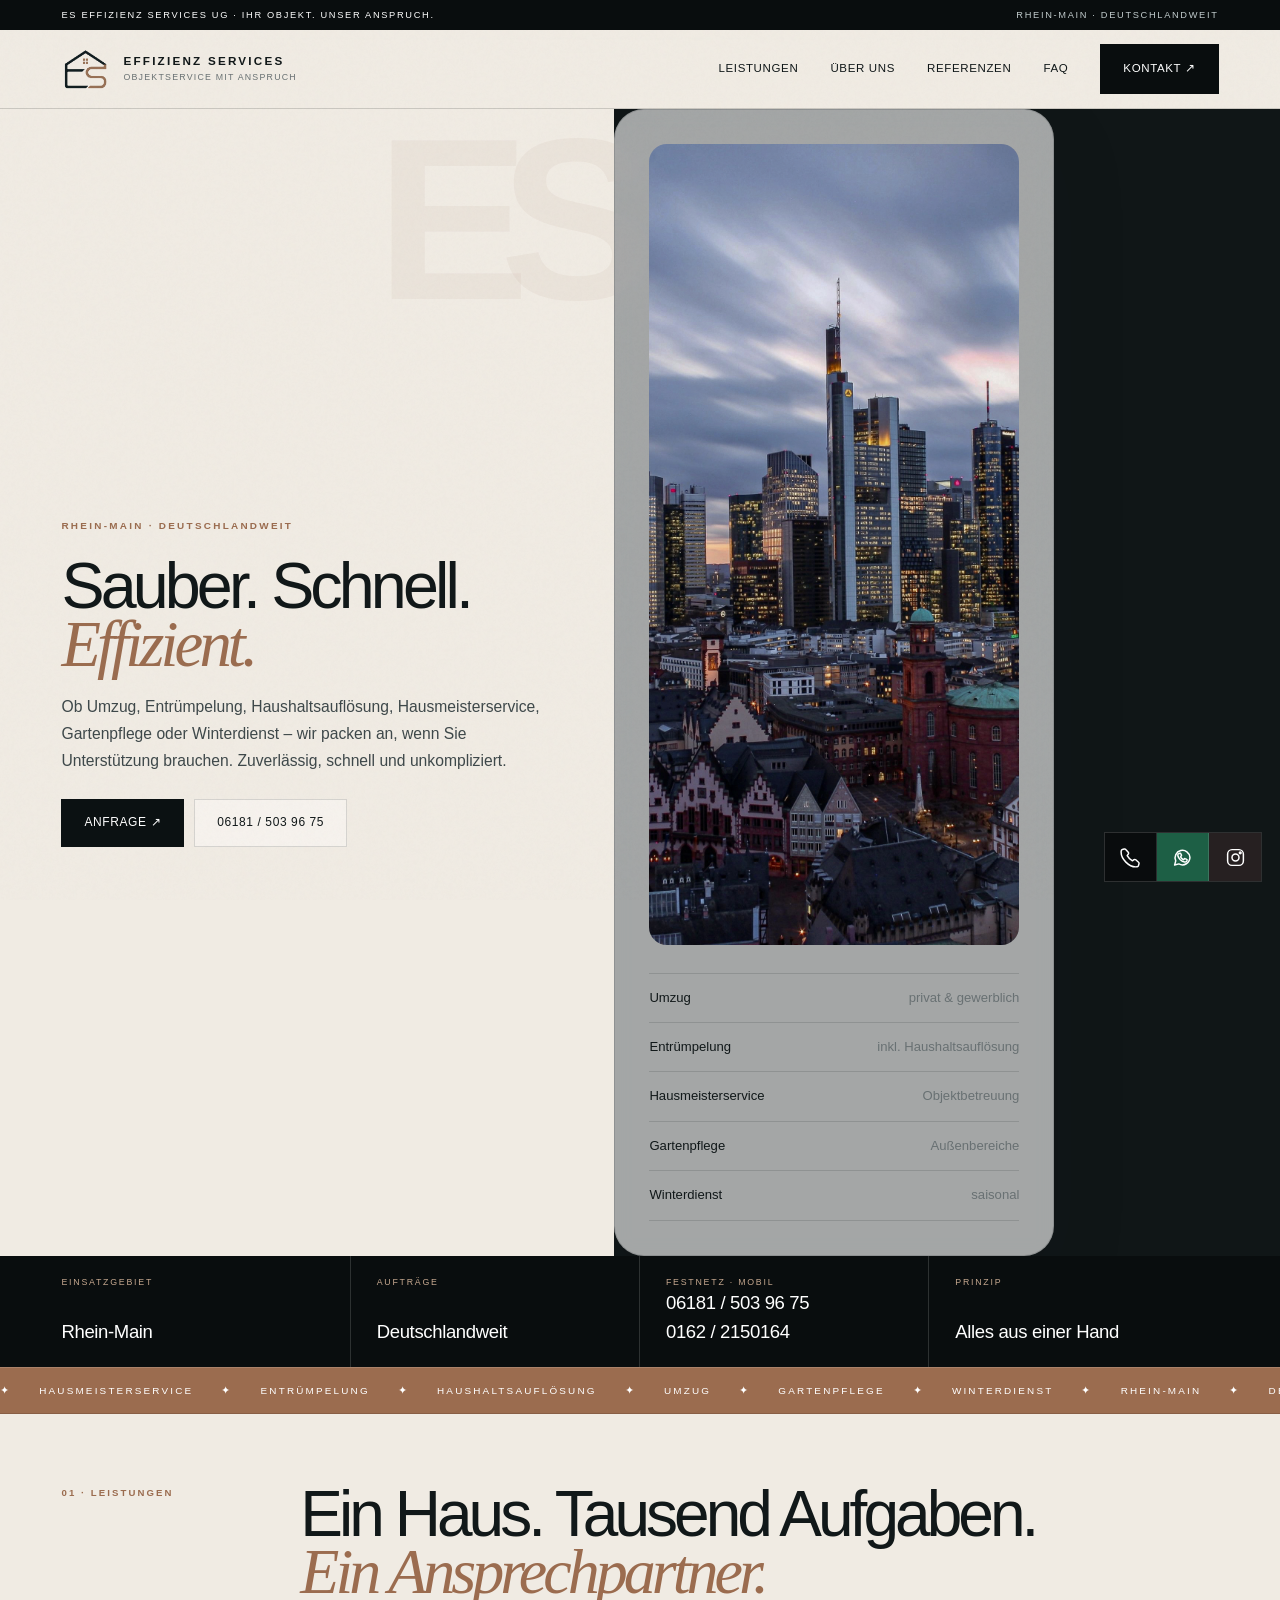
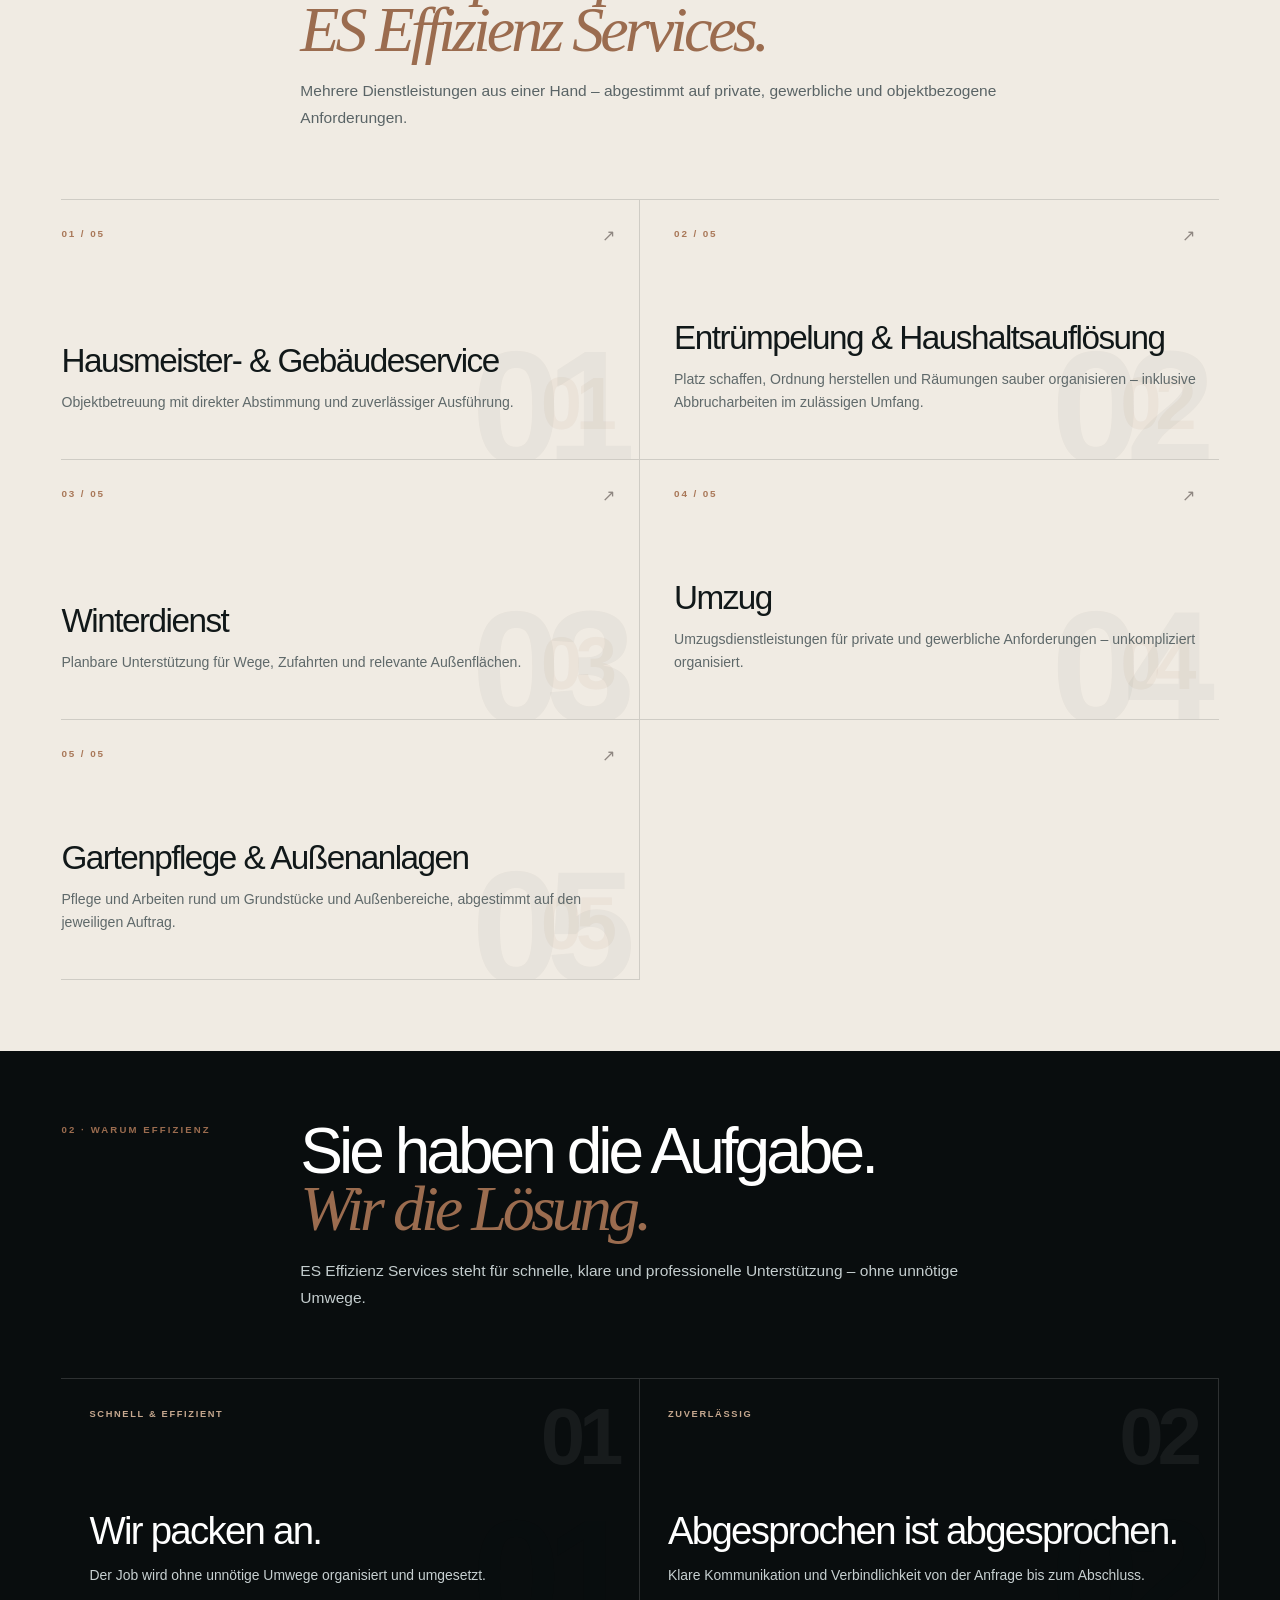
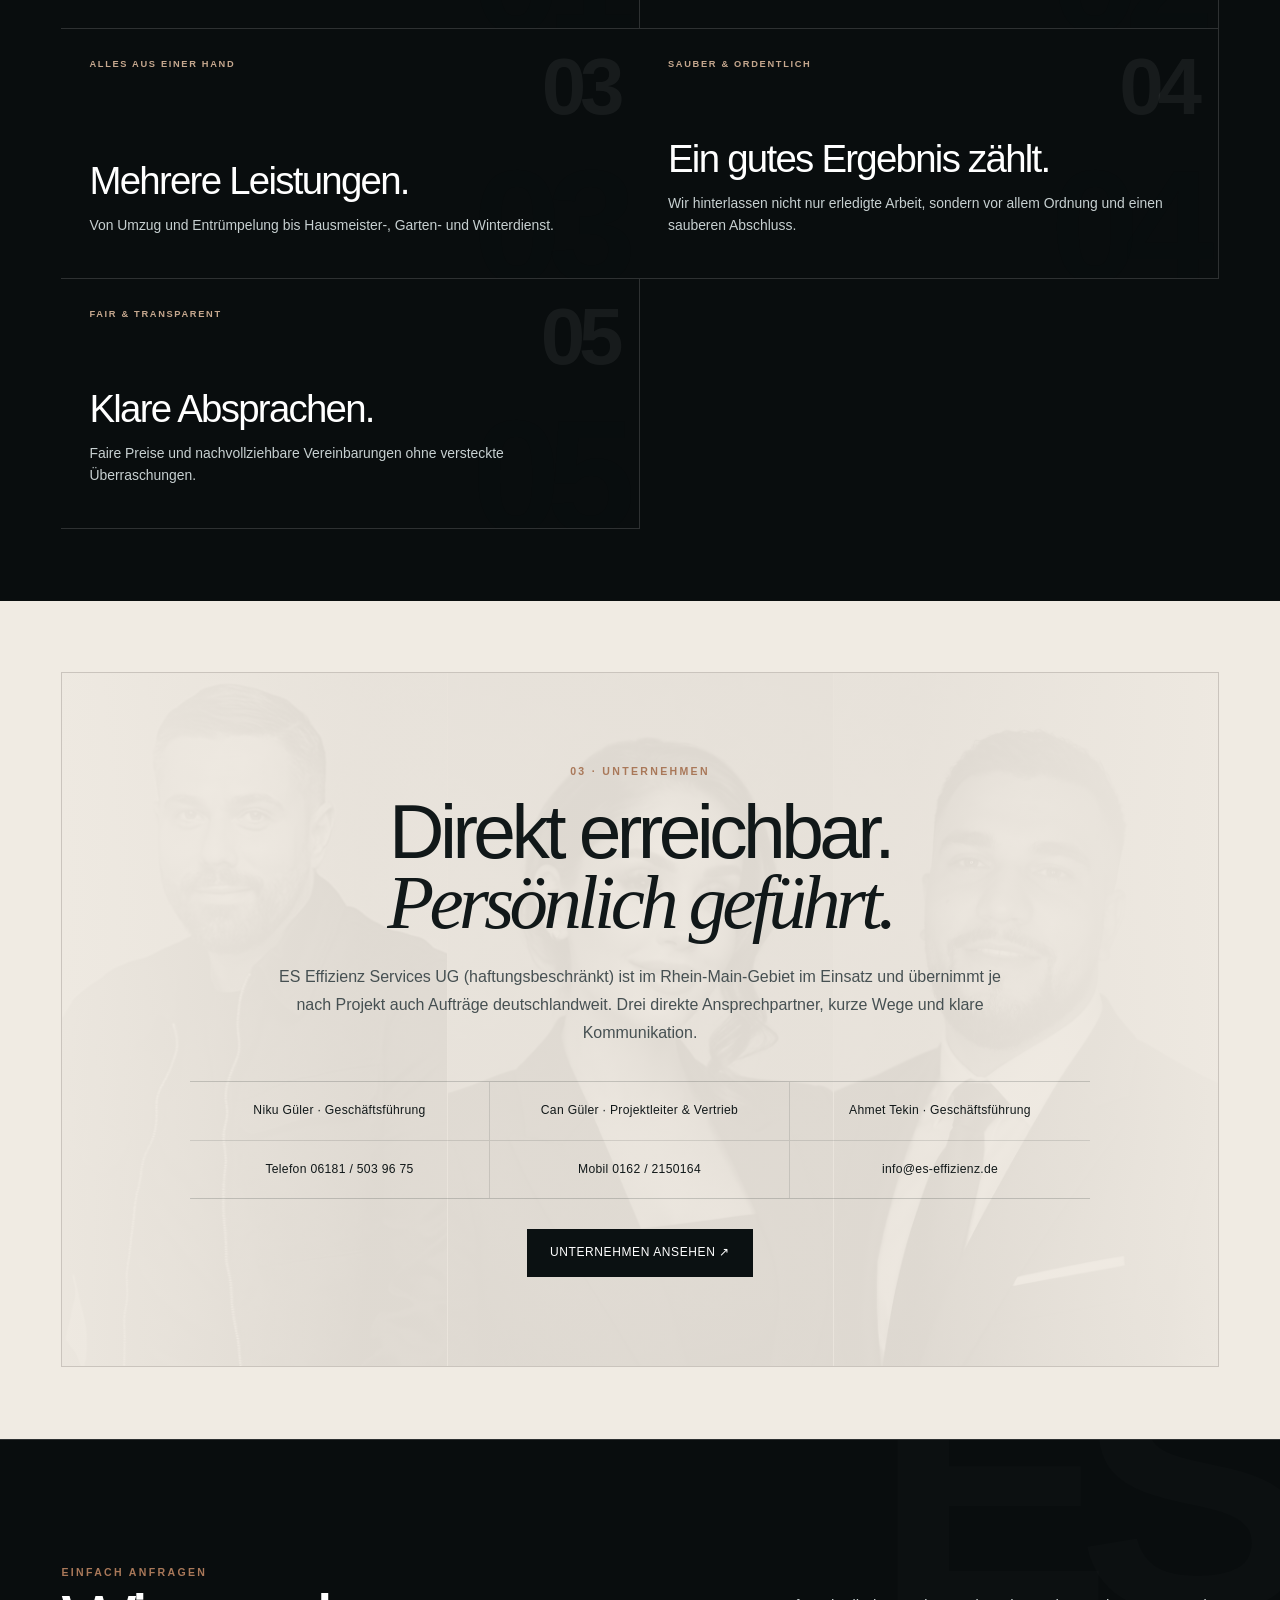
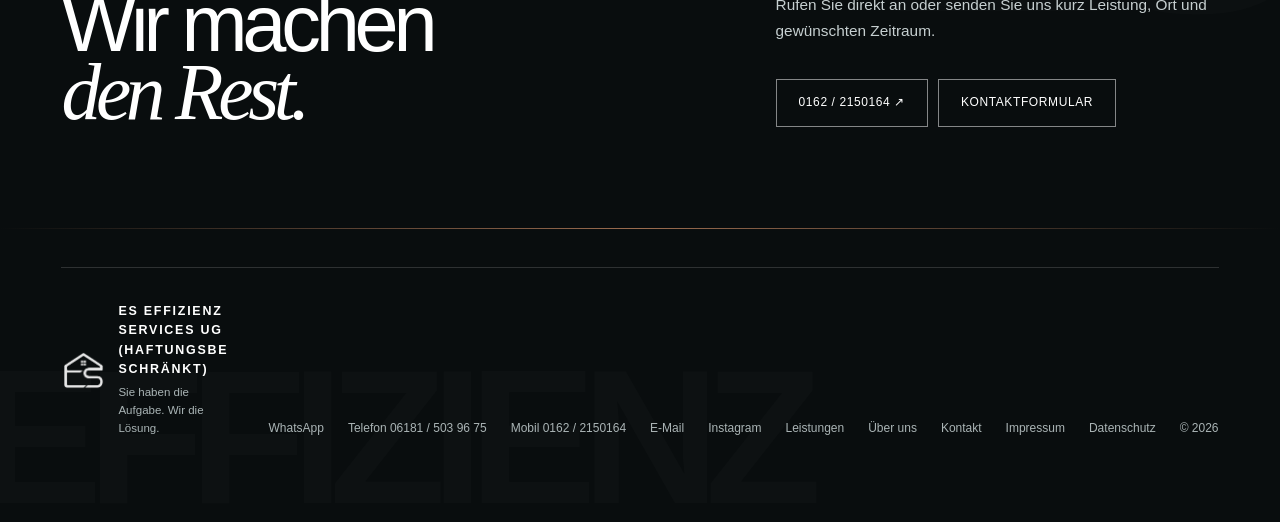
==== commit 34dc3284: "Fix homepage Ansprechpartner punctuation and line break" ====
--- a/index.html
+++ b/index.html
@@ -1 +1 @@
-<!doctype html><html lang="de"><head><meta charset="utf-8"><meta name="viewport" content="width=device-width, initial-scale=1, viewport-fit=cover"><title>ES Effizienz Services | Rhein-Main & deutschlandweit</title><meta name="description" content="ES Effizienz Services UG (haftungsbeschränkt) in Bruchköbel – Umzug, Entrümpelung, Haushaltsauflösung, Hausmeisterservice, Gartenpflege, Winterdienst und Abbrucharbeiten im Rhein-Main-Gebiet und deutschlandweit."><meta name="keywords" content="ES Effizienz Services, Bruchköbel, Rhein Main, Umzug, Entrümpelung, Haushaltsauflösung, Hausmeisterservice, Gebäudeservice, Gartenpflege, Winterdienst, Abriss, Abbruch, deutschlandweit"><meta name="robots" content="index,follow,max-image-preview:large"><meta name="theme-color" content="#f4f1ec"><link rel="canonical" href="https://effizienz.pages.dev/"><link rel="icon" href="/Picture2.png" type="image/png"><meta property="og:type" content="website"><meta property="og:locale" content="de_DE"><meta property="og:title" content="ES Effizienz Services – Sie haben die Aufgabe. Wir die Lösung."><meta property="og:description" content="Zuverlässig, schnell und unkompliziert – im Rhein-Main-Gebiet und deutschlandweit."><meta property="og:image" content="https://effizienz.pages.dev/IMG_6830.JPG"><script type="application/ld+json">{"@context":"https://schema.org","@type":"HomeAndConstructionBusiness","name":"ES Effizienz Services UG (haftungsbeschränkt)","email":"info@es-effizienz.de","telephone":["+49 6181 5039675","+49 162 2150164"],"address":{"@type":"PostalAddress","streetAddress":"In der Aue 22","postalCode":"63486","addressLocality":"Bruchköbel","addressCountry":"DE"},"areaServed":[{"@type":"Place","name":"Rhein-Main-Gebiet"},{"@type":"Country","name":"Deutschland"}],"sameAs":["https://www.instagram.com/es_effizienz_services/"],"url":"https://effizienz.pages.dev/"}</script><link rel="stylesheet" href="/pages.css"><link rel="stylesheet" href="/client-feedback-20260909.css"></head><body><div class="noise" aria-hidden="true"></div><div class="topline"><div class="wrap"><span>ES Effizienz Services UG · Ihr Objekt. Unser Anspruch.</span><span>Rhein-Main · deutschlandweit</span></div></div><header><div class="wrap nav"><a class="brand" href="/" aria-label="Effizienz Services Startseite"><img src="/Picture2.png" alt="Effizienz Services Logo"><span class="brand-copy"><strong>Effizienz Services</strong><span>Objektservice mit Anspruch</span></span></a><button class="menu-btn" aria-label="Menü öffnen" aria-expanded="false"><span></span></button><nav aria-label="Hauptnavigation"><a href="/leistungen/">Leistungen</a><a href="/ueber-uns/">Über uns</a><a href="/referenzen/">Referenzen</a><a href="/faq/">FAQ</a><a class="nav-cta" href="/kontakt/">Kontakt ↗</a></nav></div></header><main><section class="page-hero"><div class="wrap hero-shell"><div class="hero-copy reveal"><div class="eyebrow">Rhein-Main · deutschlandweit</div><h1>Sauber. Schnell.<br><span class="serif">Effizient.</span></h1><p>Ob Umzug, Entrümpelung, Haushaltsauflösung, Hausmeisterservice, Gartenpflege oder Winterdienst – wir packen an, wenn Sie Unterstützung brauchen. Zuverlässig, schnell und unkompliziert.</p><div class="hero-actions"><a class="btn dark" href="/kontakt/">Anfrage ↗</a><a class="btn light" href="tel:+4961815039675">06181 / 503 96 75</a></div></div><div class="hero-aside reveal"><img class="hero-mark" src="/Picture2.png" alt="" aria-hidden="true"><div class="info-card"><img src="/IMG_6830.JPG" alt="Frankfurt Skyline" style="width:100%;height:auto;object-fit:cover;border-radius:18px"><div class="info-list"><span><b>Umzug</b><em>privat & gewerblich</em></span><span><b>Entrümpelung</b><em>inkl. Haushaltsauflösung</em></span><span><b>Hausmeisterservice</b><em>Objektbetreuung</em></span><span><b>Gartenpflege</b><em>Außenbereiche</em></span><span><b>Winterdienst</b><em>saisonal</em></span></div></div></div></div></section><section class="content"><div class="wrap"><div class="section-head reveal"><div class="eyebrow">01 · Leistungen</div><div><h2>Ein Haus. Tausend Aufgaben.<br><span class="serif">Ein Ansprechpartner: ES Effizienz Services.</span></h2><p>Mehrere Dienstleistungen aus einer Hand – abgestimmt auf private, gewerbliche und objektbezogene Anforderungen.</p></div></div><div class="cards"><a class="card span7 reveal" href="/hausmeisterservice/"><span class="kicker">01 / 05</span><span class="arrow">↗</span><div><h3>Hausmeister- & Gebäudeservice</h3><p>Objektbetreuung mit direkter Abstimmung und zuverlässiger Ausführung.</p></div></a><a class="card span5 reveal" href="/abriss-entruempelung/"><span class="kicker">02 / 05</span><span class="arrow">↗</span><div><h3>Entrümpelung & Haushaltsauflösung</h3><p>Platz schaffen, Ordnung herstellen und Räumungen sauber organisieren – inklusive Abbrucharbeiten im zulässigen Umfang.</p></div></a><a class="card span5 reveal" href="/winterdienst/"><span class="kicker">03 / 05</span><span class="arrow">↗</span><div><h3>Winterdienst</h3><p>Planbare Unterstützung für Wege, Zufahrten und relevante Außenflächen.</p></div></a><a class="card span7 reveal" href="/umzug/"><span class="kicker">04 / 05</span><span class="arrow">↗</span><div><h3>Umzug</h3><p>Umzugsdienstleistungen für private und gewerbliche Anforderungen – unkompliziert organisiert.</p></div></a><a class="card span12 reveal" href="/garten-landschaftsbau/"><span class="kicker">05 / 05</span><span class="arrow">↗</span><div><h3>Gartenpflege & Außenanlagen</h3><p>Pflege und Arbeiten rund um Grundstücke und Außenbereiche, abgestimmt auf den jeweiligen Auftrag.</p></div></a></div></div></section><section class="content dark-section"><div class="wrap"><div class="section-head reveal"><div class="eyebrow">02 · Warum Effizienz</div><div><h2>Sie haben die Aufgabe.<br><span class="serif">Wir die Lösung.</span></h2><p>ES Effizienz Services steht für schnelle, klare und professionelle Unterstützung – ohne unnötige Umwege.</p></div></div><div class="cards"><div class="card span4 reveal"><span class="kicker">Schnell & effizient</span><div><h3>Wir packen an.</h3><p>Der Job wird ohne unnötige Umwege organisiert und umgesetzt.</p></div></div><div class="card span4 reveal"><span class="kicker">Zuverlässig</span><div><h3>Abgesprochen ist abgesprochen.</h3><p>Klare Kommunikation und Verbindlichkeit von der Anfrage bis zum Abschluss.</p></div></div><div class="card span4 reveal"><span class="kicker">Alles aus einer Hand</span><div><h3>Mehrere Leistungen.</h3><p>Von Umzug und Entrümpelung bis Hausmeister-, Garten- und Winterdienst.</p></div></div><div class="card span6 reveal"><span class="kicker">Sauber & ordentlich</span><div><h3>Ein gutes Ergebnis zählt.</h3><p>Wir hinterlassen nicht nur erledigte Arbeit, sondern vor allem Ordnung und einen sauberen Abschluss.</p></div></div><div class="card span6 reveal"><span class="kicker">Fair & transparent</span><div><h3>Klare Absprachen.</h3><p>Faire Preise und nachvollziehbare Vereinbarungen ohne versteckte Überraschungen.</p></div></div></div></div></section><section class="content company-contact-section"><div class="wrap"><div class="company-contact-showcase reveal"><div class="company-portraits" aria-hidden="true"><figure><img src="/IMG_6826.jpg" alt=""></figure><figure><img src="/IMG_6828.jpg" alt=""></figure><figure><img src="/IMG_6827.jpg" alt=""></figure></div><div class="company-contact-overlay"><div class="eyebrow">03 · Unternehmen</div><h2>Direkt erreichbar.<br><span class="serif">Persönlich geführt.</span></h2><p>ES Effizienz Services UG (haftungsbeschränkt) ist im Rhein-Main-Gebiet im Einsatz und übernimmt je nach Projekt auch Aufträge deutschlandweit. Drei direkte Ansprechpartner, kurze Wege und klare Kommunikation.</p><div class="company-contact-grid"><span>Niku Güler · Geschäftsführung</span><span>Can Güler · Projektleiter & Vertrieb</span><span>Ahmet Tekin · Geschäftsführung</span><a href="tel:+4961815039675">Telefon 06181 / 503 96 75</a><a href="tel:+491622150164">Mobil 0162 / 2150164</a><a href="mailto:info@es-effizienz.de">info@es-effizienz.de</a></div><div class="hero-actions"><a class="btn dark" href="/ueber-uns/">Unternehmen ansehen ↗</a></div></div></div></div></section><section class="cta"><div class="wrap"><div class="cta-shell reveal"><div><div class="eyebrow">Einfach anfragen</div><h2>Wir machen<br><span class="serif">den Rest.</span></h2></div><div><p>Rufen Sie direkt an oder senden Sie uns kurz Leistung, Ort und gewünschten Zeitraum.</p><div class="hero-actions"><a class="btn" href="tel:+491622150164">0162 / 2150164 ↗</a><a class="btn" href="/kontakt/">Kontaktformular</a></div></div></div></div></section></main><footer><div class="wrap footer-grid"><div class="footer-brand"><img src="/Picture2.png" alt="Effizienz Services Logo"><div><strong>ES Effizienz Services UG (haftungsbeschränkt)</strong><span>Sie haben die Aufgabe. Wir die Lösung.</span></div></div><div class="footer-links"><a href="tel:+4961815039675">Telefon 06181 / 503 96 75</a><a href="tel:+491622150164">Mobil 0162 / 2150164</a><a href="mailto:info@es-effizienz.de">E-Mail</a><a href="https://www.instagram.com/es_effizienz_services/" target="_blank" rel="noopener">Instagram</a><a href="/leistungen/">Leistungen</a><a href="/ueber-uns/">Über uns</a><a href="/kontakt/">Kontakt</a><a href="/impressum/">Impressum</a><a href="/datenschutz/">Datenschutz</a><span>© <span id="year"></span></span><!-- Facebook-Profil-URL im Kundenfeedback nicht angegeben. --></div></div></footer><script src="/site.js" defer></script><script src="/service-patch.js?v=20260910e" defer></script></body></html>+<!doctype html><html lang="de"><head><meta charset="utf-8"><meta name="viewport" content="width=device-width, initial-scale=1, viewport-fit=cover"><title>ES Effizienz Services | Rhein-Main & deutschlandweit</title><meta name="description" content="ES Effizienz Services UG (haftungsbeschränkt) in Bruchköbel – Umzug, Entrümpelung, Haushaltsauflösung, Hausmeisterservice, Gartenpflege, Winterdienst und Abbrucharbeiten im Rhein-Main-Gebiet und deutschlandweit."><meta name="keywords" content="ES Effizienz Services, Bruchköbel, Rhein Main, Umzug, Entrümpelung, Haushaltsauflösung, Hausmeisterservice, Gebäudeservice, Gartenpflege, Winterdienst, Abriss, Abbruch, deutschlandweit"><meta name="robots" content="index,follow,max-image-preview:large"><meta name="theme-color" content="#f4f1ec"><link rel="canonical" href="https://effizienz.pages.dev/"><link rel="icon" href="/Picture2.png" type="image/png"><meta property="og:type" content="website"><meta property="og:locale" content="de_DE"><meta property="og:title" content="ES Effizienz Services – Sie haben die Aufgabe. Wir die Lösung."><meta property="og:description" content="Zuverlässig, schnell und unkompliziert – im Rhein-Main-Gebiet und deutschlandweit."><meta property="og:image" content="https://effizienz.pages.dev/IMG_6830.JPG"><script type="application/ld+json">{"@context":"https://schema.org","@type":"HomeAndConstructionBusiness","name":"ES Effizienz Services UG (haftungsbeschränkt)","email":"info@es-effizienz.de","telephone":["+49 6181 5039675","+49 162 2150164"],"address":{"@type":"PostalAddress","streetAddress":"In der Aue 22","postalCode":"63486","addressLocality":"Bruchköbel","addressCountry":"DE"},"areaServed":[{"@type":"Place","name":"Rhein-Main-Gebiet"},{"@type":"Country","name":"Deutschland"}],"sameAs":["https://www.instagram.com/es_effizienz_services/"],"url":"https://effizienz.pages.dev/"}</script><link rel="stylesheet" href="/pages.css"><link rel="stylesheet" href="/client-feedback-20260909.css"></head><body><div class="noise" aria-hidden="true"></div><div class="topline"><div class="wrap"><span>ES Effizienz Services UG · Ihr Objekt. Unser Anspruch.</span><span>Rhein-Main · deutschlandweit</span></div></div><header><div class="wrap nav"><a class="brand" href="/" aria-label="Effizienz Services Startseite"><img src="/Picture2.png" alt="Effizienz Services Logo"><span class="brand-copy"><strong>Effizienz Services</strong><span>Objektservice mit Anspruch</span></span></a><button class="menu-btn" aria-label="Menü öffnen" aria-expanded="false"><span></span></button><nav aria-label="Hauptnavigation"><a href="/leistungen/">Leistungen</a><a href="/ueber-uns/">Über uns</a><a href="/referenzen/">Referenzen</a><a href="/faq/">FAQ</a><a class="nav-cta" href="/kontakt/">Kontakt ↗</a></nav></div></header><main><section class="page-hero"><div class="wrap hero-shell"><div class="hero-copy reveal"><div class="eyebrow">Rhein-Main · deutschlandweit</div><h1>Sauber. Schnell.<br><span class="serif">Effizient.</span></h1><p>Ob Umzug, Entrümpelung, Haushaltsauflösung, Hausmeisterservice, Gartenpflege oder Winterdienst – wir packen an, wenn Sie Unterstützung brauchen. Zuverlässig, schnell und unkompliziert.</p><div class="hero-actions"><a class="btn dark" href="/kontakt/">Anfrage ↗</a><a class="btn light" href="tel:+4961815039675">06181 / 503 96 75</a></div></div><div class="hero-aside reveal"><img class="hero-mark" src="/Picture2.png" alt="" aria-hidden="true"><div class="info-card"><img src="/IMG_6830.JPG" alt="Frankfurt Skyline" style="width:100%;height:auto;object-fit:cover;border-radius:18px"><div class="info-list"><span><b>Umzug</b><em>privat & gewerblich</em></span><span><b>Entrümpelung</b><em>inkl. Haushaltsauflösung</em></span><span><b>Hausmeisterservice</b><em>Objektbetreuung</em></span><span><b>Gartenpflege</b><em>Außenbereiche</em></span><span><b>Winterdienst</b><em>saisonal</em></span></div></div></div></div></section><section class="content"><div class="wrap"><div class="section-head reveal"><div class="eyebrow">01 · Leistungen</div><div><h2>Ein Haus. Tausend Aufgaben.<br><span class="serif">Ein Ansprechpartner.<br>ES Effizienz Services.</span></h2><p>Mehrere Dienstleistungen aus einer Hand – abgestimmt auf private, gewerbliche und objektbezogene Anforderungen.</p></div></div><div class="cards"><a class="card span7 reveal" href="/hausmeisterservice/"><span class="kicker">01 / 05</span><span class="arrow">↗</span><div><h3>Hausmeister- & Gebäudeservice</h3><p>Objektbetreuung mit direkter Abstimmung und zuverlässiger Ausführung.</p></div></a><a class="card span5 reveal" href="/abriss-entruempelung/"><span class="kicker">02 / 05</span><span class="arrow">↗</span><div><h3>Entrümpelung & Haushaltsauflösung</h3><p>Platz schaffen, Ordnung herstellen und Räumungen sauber organisieren – inklusive Abbrucharbeiten im zulässigen Umfang.</p></div></a><a class="card span5 reveal" href="/winterdienst/"><span class="kicker">03 / 05</span><span class="arrow">↗</span><div><h3>Winterdienst</h3><p>Planbare Unterstützung für Wege, Zufahrten und relevante Außenflächen.</p></div></a><a class="card span7 reveal" href="/umzug/"><span class="kicker">04 / 05</span><span class="arrow">↗</span><div><h3>Umzug</h3><p>Umzugsdienstleistungen für private und gewerbliche Anforderungen – unkompliziert organisiert.</p></div></a><a class="card span12 reveal" href="/garten-landschaftsbau/"><span class="kicker">05 / 05</span><span class="arrow">↗</span><div><h3>Gartenpflege & Außenanlagen</h3><p>Pflege und Arbeiten rund um Grundstücke und Außenbereiche, abgestimmt auf den jeweiligen Auftrag.</p></div></a></div></div></section><section class="content dark-section"><div class="wrap"><div class="section-head reveal"><div class="eyebrow">02 · Warum Effizienz</div><div><h2>Sie haben die Aufgabe.<br><span class="serif">Wir die Lösung.</span></h2><p>ES Effizienz Services steht für schnelle, klare und professionelle Unterstützung – ohne unnötige Umwege.</p></div></div><div class="cards"><div class="card span4 reveal"><span class="kicker">Schnell & effizient</span><div><h3>Wir packen an.</h3><p>Der Job wird ohne unnötige Umwege organisiert und umgesetzt.</p></div></div><div class="card span4 reveal"><span class="kicker">Zuverlässig</span><div><h3>Abgesprochen ist abgesprochen.</h3><p>Klare Kommunikation und Verbindlichkeit von der Anfrage bis zum Abschluss.</p></div></div><div class="card span4 reveal"><span class="kicker">Alles aus einer Hand</span><div><h3>Mehrere Leistungen.</h3><p>Von Umzug und Entrümpelung bis Hausmeister-, Garten- und Winterdienst.</p></div></div><div class="card span6 reveal"><span class="kicker">Sauber & ordentlich</span><div><h3>Ein gutes Ergebnis zählt.</h3><p>Wir hinterlassen nicht nur erledigte Arbeit, sondern vor allem Ordnung und einen sauberen Abschluss.</p></div></div><div class="card span6 reveal"><span class="kicker">Fair & transparent</span><div><h3>Klare Absprachen.</h3><p>Faire Preise und nachvollziehbare Vereinbarungen ohne versteckte Überraschungen.</p></div></div></div></div></section><section class="content company-contact-section"><div class="wrap"><div class="company-contact-showcase reveal"><div class="company-portraits" aria-hidden="true"><figure><img src="/IMG_6826.jpg" alt=""></figure><figure><img src="/IMG_6828.jpg" alt=""></figure><figure><img src="/IMG_6827.jpg" alt=""></figure></div><div class="company-contact-overlay"><div class="eyebrow">03 · Unternehmen</div><h2>Direkt erreichbar.<br><span class="serif">Persönlich geführt.</span></h2><p>ES Effizienz Services UG (haftungsbeschränkt) ist im Rhein-Main-Gebiet im Einsatz und übernimmt je nach Projekt auch Aufträge deutschlandweit. Drei direkte Ansprechpartner, kurze Wege und klare Kommunikation.</p><div class="company-contact-grid"><span>Niku Güler · Geschäftsführung</span><span>Can Güler · Projektleiter & Vertrieb</span><span>Ahmet Tekin · Geschäftsführung</span><a href="tel:+4961815039675">Telefon 06181 / 503 96 75</a><a href="tel:+491622150164">Mobil 0162 / 2150164</a><a href="mailto:info@es-effizienz.de">info@es-effizienz.de</a></div><div class="hero-actions"><a class="btn dark" href="/ueber-uns/">Unternehmen ansehen ↗</a></div></div></div></div></section><section class="cta"><div class="wrap"><div class="cta-shell reveal"><div><div class="eyebrow">Einfach anfragen</div><h2>Wir machen<br><span class="serif">den Rest.</span></h2></div><div><p>Rufen Sie direkt an oder senden Sie uns kurz Leistung, Ort und gewünschten Zeitraum.</p><div class="hero-actions"><a class="btn" href="tel:+491622150164">0162 / 2150164 ↗</a><a class="btn" href="/kontakt/">Kontaktformular</a></div></div></div></div></section></main><footer><div class="wrap footer-grid"><div class="footer-brand"><img src="/Picture2.png" alt="Effizienz Services Logo"><div><strong>ES Effizienz Services UG (haftungsbeschränkt)</strong><span>Sie haben die Aufgabe. Wir die Lösung.</span></div></div><div class="footer-links"><a href="tel:+4961815039675">Telefon 06181 / 503 96 75</a><a href="tel:+491622150164">Mobil 0162 / 2150164</a><a href="mailto:info@es-effizienz.de">E-Mail</a><a href="https://www.instagram.com/es_effizienz_services/" target="_blank" rel="noopener">Instagram</a><a href="/leistungen/">Leistungen</a><a href="/ueber-uns/">Über uns</a><a href="/kontakt/">Kontakt</a><a href="/impressum/">Impressum</a><a href="/datenschutz/">Datenschutz</a><span>© <span id="year"></span></span><!-- Facebook-Profil-URL im Kundenfeedback nicht angegeben. --></div></div></footer><script src="/site.js" defer></script><script src="/service-patch.js?v=20260910e" defer></script></body></html>
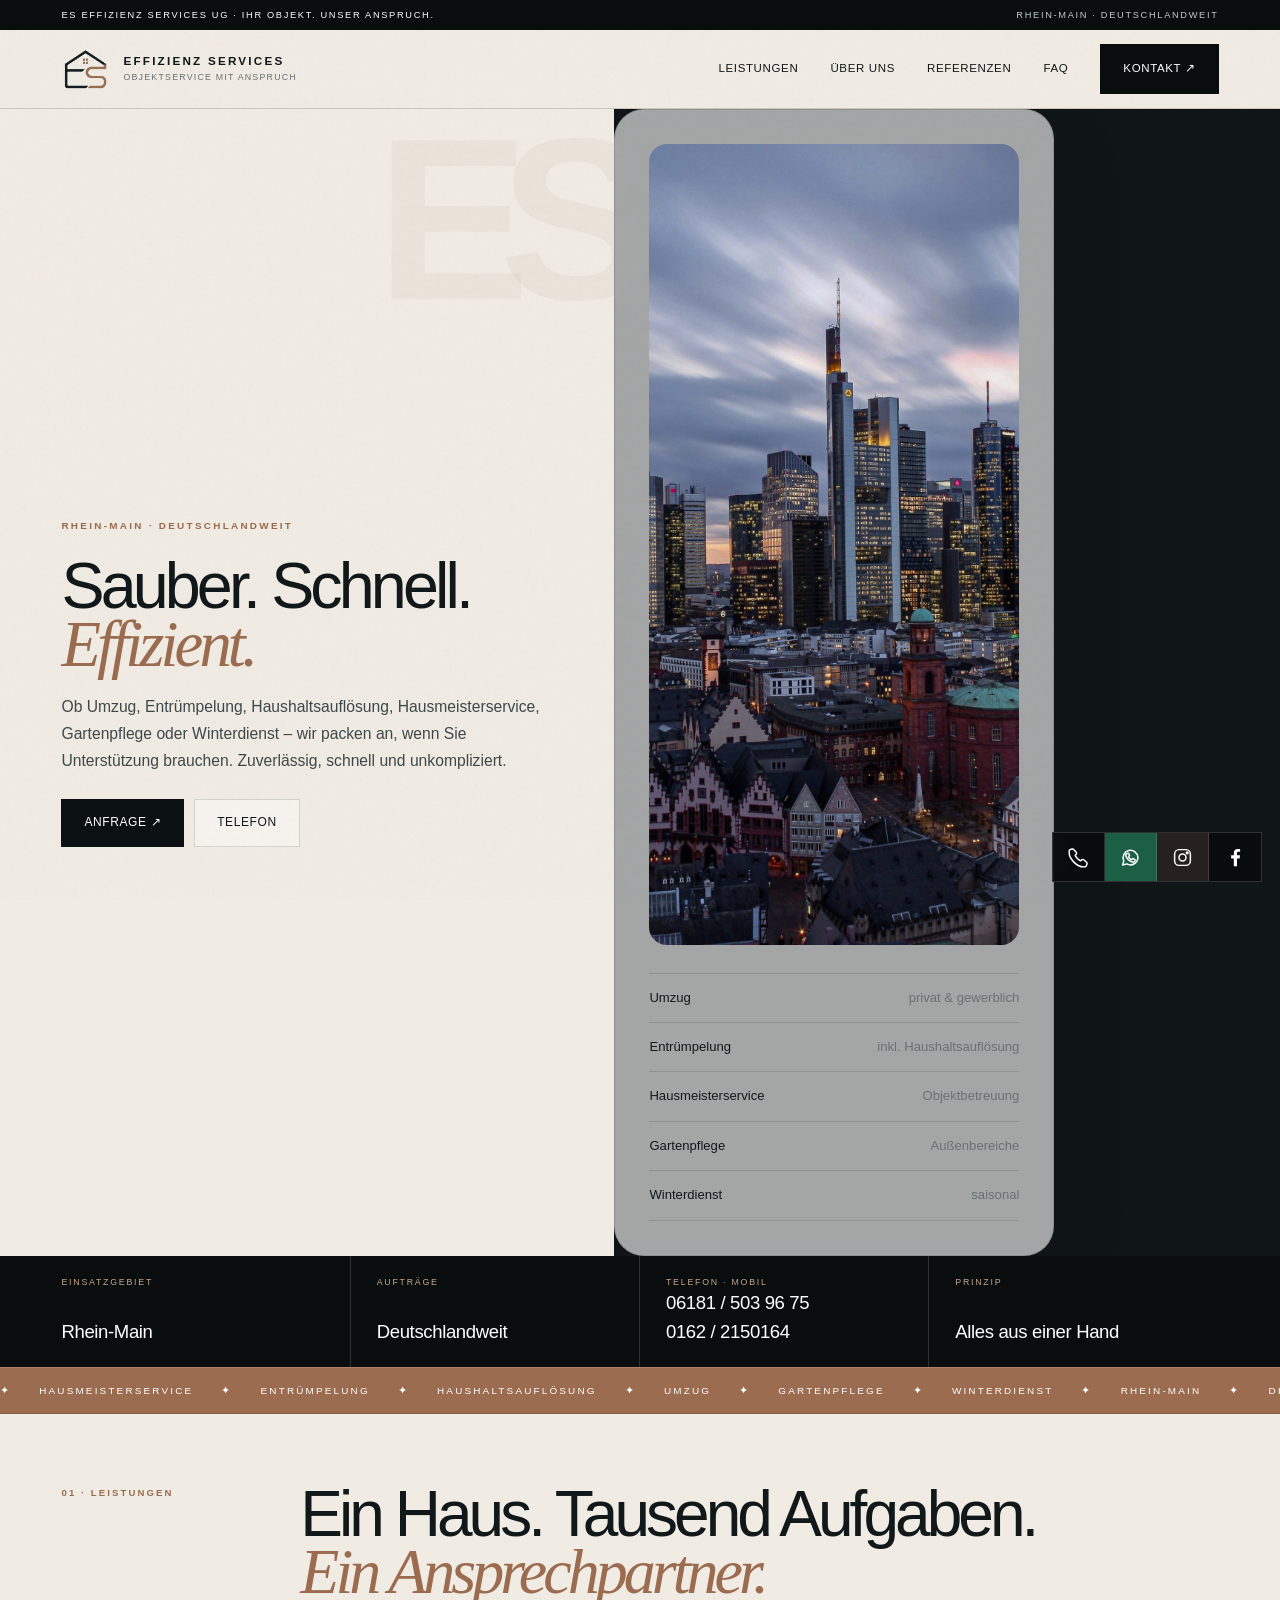
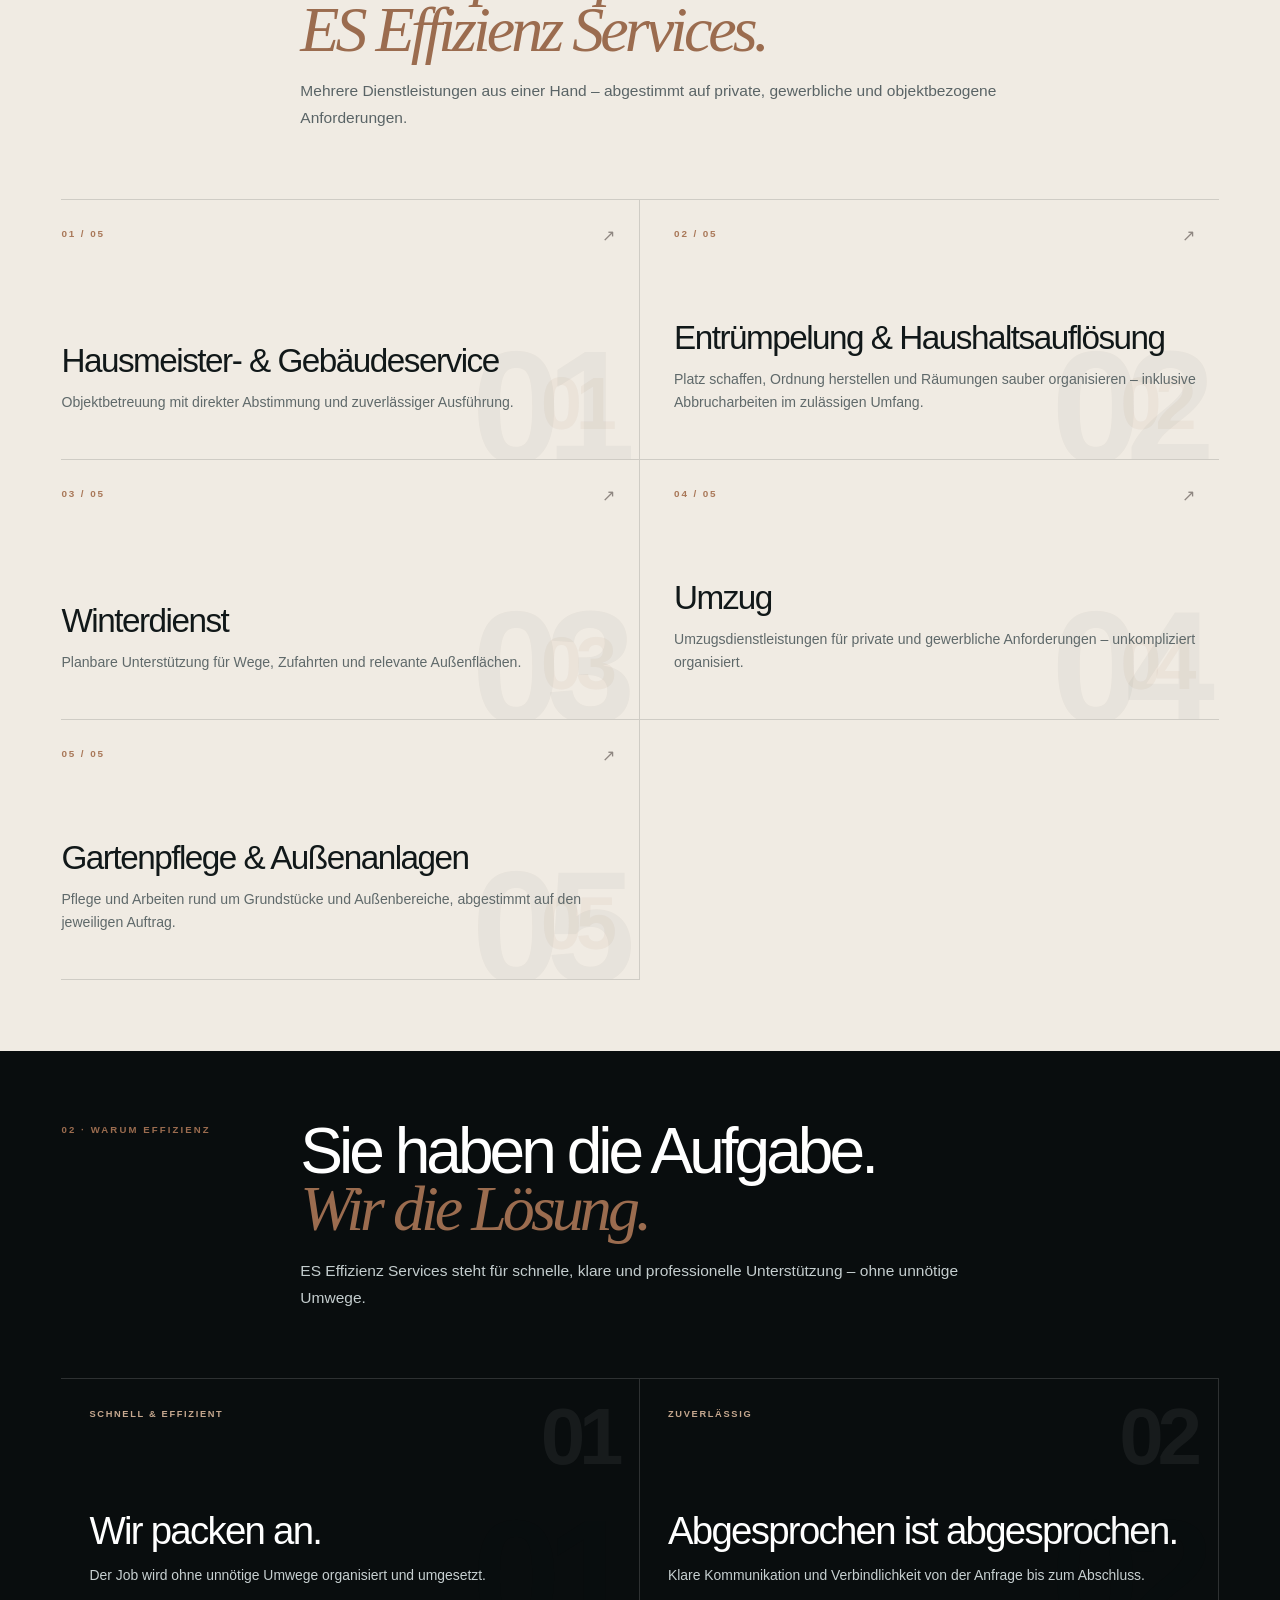
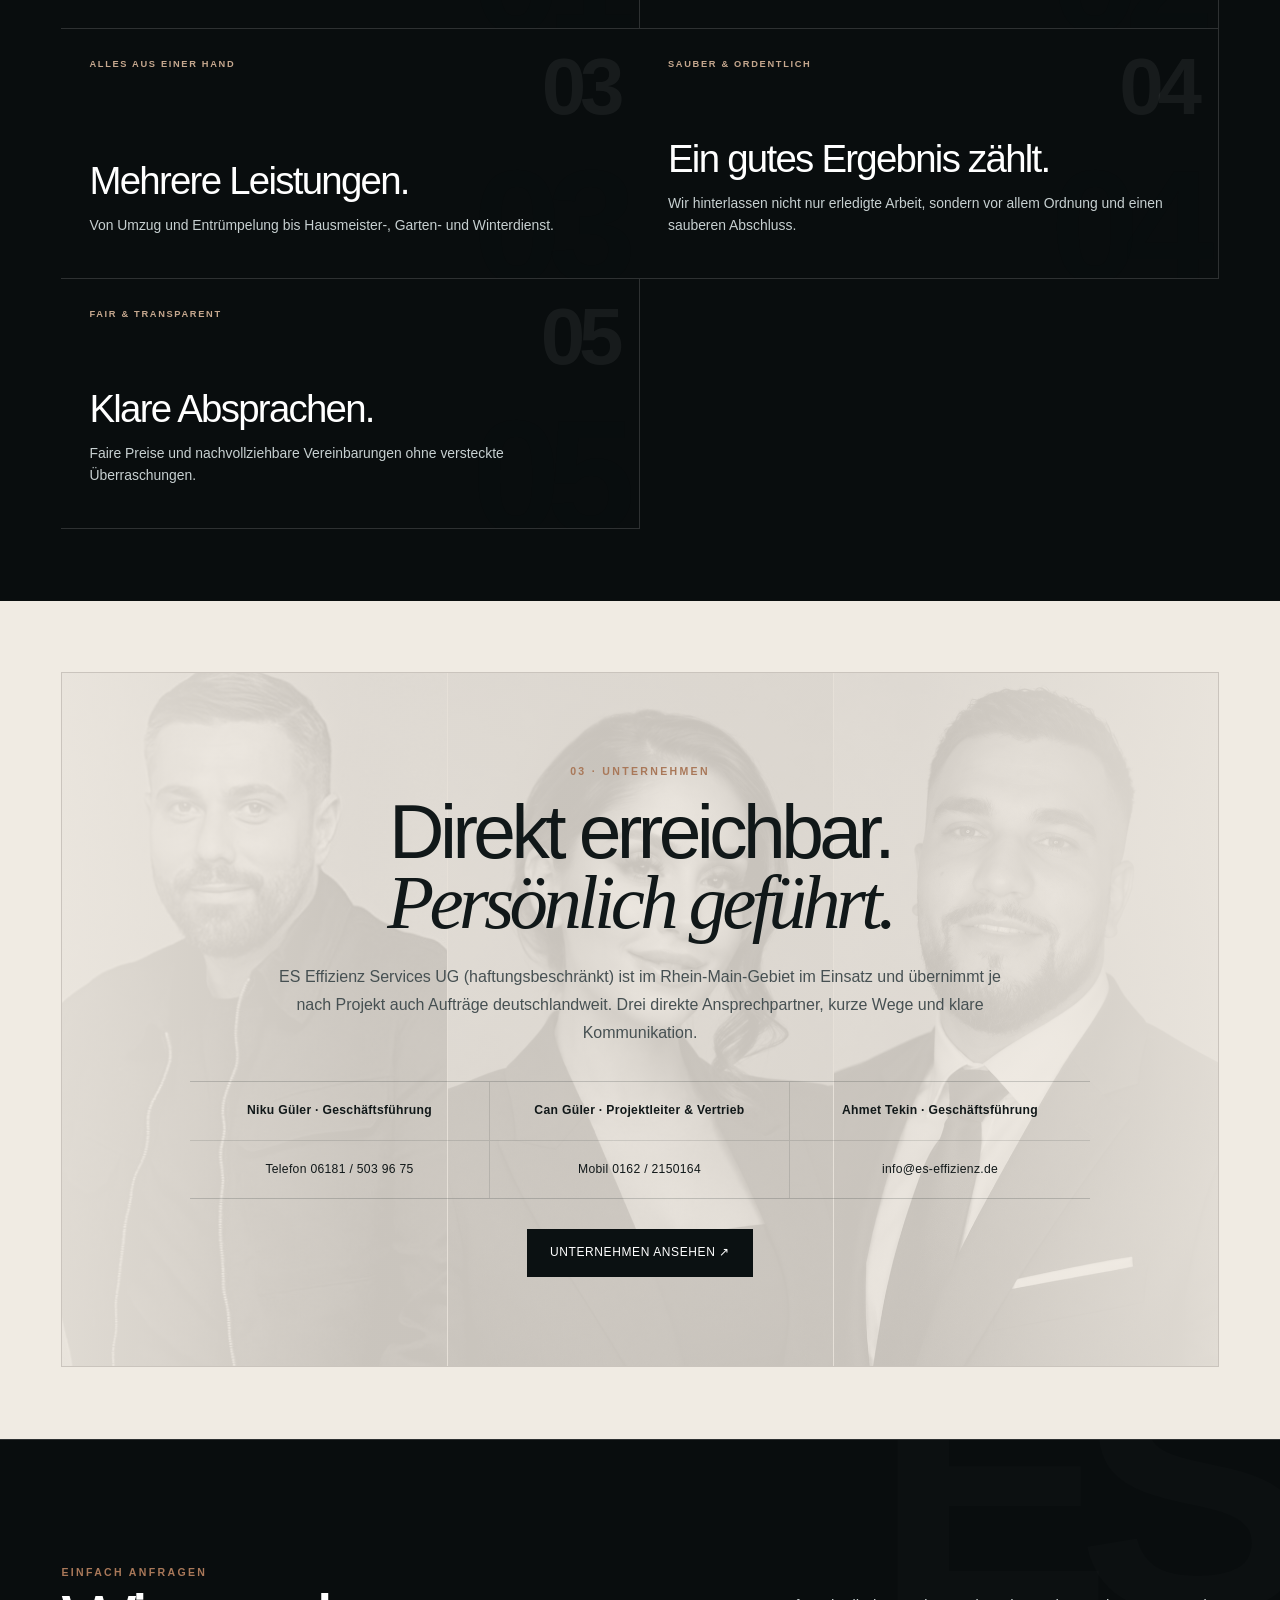
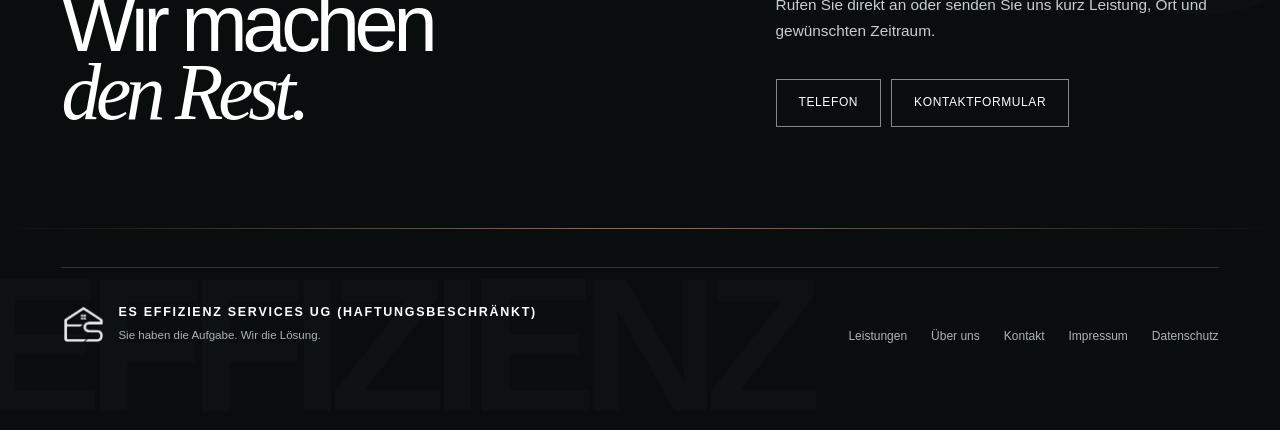
==== commit 784df2f8: "Keep Instagram and Facebook dock actions visible on homepage" ====
--- a/index.html
+++ b/index.html
@@ -1 +1 @@
-<!doctype html><html lang="de"><head><meta charset="utf-8"><meta name="viewport" content="width=device-width, initial-scale=1, viewport-fit=cover"><title>ES Effizienz Services | Rhein-Main & deutschlandweit</title><meta name="description" content="ES Effizienz Services UG (haftungsbeschränkt) in Bruchköbel – Umzug, Entrümpelung, Haushaltsauflösung, Hausmeisterservice, Gartenpflege, Winterdienst und Abbrucharbeiten im Rhein-Main-Gebiet und deutschlandweit."><meta name="keywords" content="ES Effizienz Services, Bruchköbel, Rhein Main, Umzug, Entrümpelung, Haushaltsauflösung, Hausmeisterservice, Gebäudeservice, Gartenpflege, Winterdienst, Abriss, Abbruch, deutschlandweit"><meta name="robots" content="index,follow,max-image-preview:large"><meta name="theme-color" content="#f4f1ec"><link rel="canonical" href="https://effizienz.pages.dev/"><link rel="icon" href="/Picture2.png" type="image/png"><meta property="og:type" content="website"><meta property="og:locale" content="de_DE"><meta property="og:title" content="ES Effizienz Services – Sie haben die Aufgabe. Wir die Lösung."><meta property="og:description" content="Zuverlässig, schnell und unkompliziert – im Rhein-Main-Gebiet und deutschlandweit."><meta property="og:image" content="https://effizienz.pages.dev/IMG_6830.JPG"><script type="application/ld+json">{"@context":"https://schema.org","@type":"HomeAndConstructionBusiness","name":"ES Effizienz Services UG (haftungsbeschränkt)","email":"info@es-effizienz.de","telephone":["+49 6181 5039675","+49 162 2150164"],"address":{"@type":"PostalAddress","streetAddress":"In der Aue 22","postalCode":"63486","addressLocality":"Bruchköbel","addressCountry":"DE"},"areaServed":[{"@type":"Place","name":"Rhein-Main-Gebiet"},{"@type":"Country","name":"Deutschland"}],"sameAs":["https://www.instagram.com/es_effizienz_services/"],"url":"https://effizienz.pages.dev/"}</script><link rel="stylesheet" href="/pages.css"><link rel="stylesheet" href="/client-feedback-20260909.css"></head><body><div class="noise" aria-hidden="true"></div><div class="topline"><div class="wrap"><span>ES Effizienz Services UG · Ihr Objekt. Unser Anspruch.</span><span>Rhein-Main · deutschlandweit</span></div></div><header><div class="wrap nav"><a class="brand" href="/" aria-label="Effizienz Services Startseite"><img src="/Picture2.png" alt="Effizienz Services Logo"><span class="brand-copy"><strong>Effizienz Services</strong><span>Objektservice mit Anspruch</span></span></a><button class="menu-btn" aria-label="Menü öffnen" aria-expanded="false"><span></span></button><nav aria-label="Hauptnavigation"><a href="/leistungen/">Leistungen</a><a href="/ueber-uns/">Über uns</a><a href="/referenzen/">Referenzen</a><a href="/faq/">FAQ</a><a class="nav-cta" href="/kontakt/">Kontakt ↗</a></nav></div></header><main><section class="page-hero"><div class="wrap hero-shell"><div class="hero-copy reveal"><div class="eyebrow">Rhein-Main · deutschlandweit</div><h1>Sauber. Schnell.<br><span class="serif">Effizient.</span></h1><p>Ob Umzug, Entrümpelung, Haushaltsauflösung, Hausmeisterservice, Gartenpflege oder Winterdienst – wir packen an, wenn Sie Unterstützung brauchen. Zuverlässig, schnell und unkompliziert.</p><div class="hero-actions"><a class="btn dark" href="/kontakt/">Anfrage ↗</a><a class="btn light" href="tel:+4961815039675">06181 / 503 96 75</a></div></div><div class="hero-aside reveal"><img class="hero-mark" src="/Picture2.png" alt="" aria-hidden="true"><div class="info-card"><img src="/IMG_6830.JPG" alt="Frankfurt Skyline" style="width:100%;height:auto;object-fit:cover;border-radius:18px"><div class="info-list"><span><b>Umzug</b><em>privat & gewerblich</em></span><span><b>Entrümpelung</b><em>inkl. Haushaltsauflösung</em></span><span><b>Hausmeisterservice</b><em>Objektbetreuung</em></span><span><b>Gartenpflege</b><em>Außenbereiche</em></span><span><b>Winterdienst</b><em>saisonal</em></span></div></div></div></div></section><section class="content"><div class="wrap"><div class="section-head reveal"><div class="eyebrow">01 · Leistungen</div><div><h2>Ein Haus. Tausend Aufgaben.<br><span class="serif">Ein Ansprechpartner.<br>ES Effizienz Services.</span></h2><p>Mehrere Dienstleistungen aus einer Hand – abgestimmt auf private, gewerbliche und objektbezogene Anforderungen.</p></div></div><div class="cards"><a class="card span7 reveal" href="/hausmeisterservice/"><span class="kicker">01 / 05</span><span class="arrow">↗</span><div><h3>Hausmeister- & Gebäudeservice</h3><p>Objektbetreuung mit direkter Abstimmung und zuverlässiger Ausführung.</p></div></a><a class="card span5 reveal" href="/abriss-entruempelung/"><span class="kicker">02 / 05</span><span class="arrow">↗</span><div><h3>Entrümpelung & Haushaltsauflösung</h3><p>Platz schaffen, Ordnung herstellen und Räumungen sauber organisieren – inklusive Abbrucharbeiten im zulässigen Umfang.</p></div></a><a class="card span5 reveal" href="/winterdienst/"><span class="kicker">03 / 05</span><span class="arrow">↗</span><div><h3>Winterdienst</h3><p>Planbare Unterstützung für Wege, Zufahrten und relevante Außenflächen.</p></div></a><a class="card span7 reveal" href="/umzug/"><span class="kicker">04 / 05</span><span class="arrow">↗</span><div><h3>Umzug</h3><p>Umzugsdienstleistungen für private und gewerbliche Anforderungen – unkompliziert organisiert.</p></div></a><a class="card span12 reveal" href="/garten-landschaftsbau/"><span class="kicker">05 / 05</span><span class="arrow">↗</span><div><h3>Gartenpflege & Außenanlagen</h3><p>Pflege und Arbeiten rund um Grundstücke und Außenbereiche, abgestimmt auf den jeweiligen Auftrag.</p></div></a></div></div></section><section class="content dark-section"><div class="wrap"><div class="section-head reveal"><div class="eyebrow">02 · Warum Effizienz</div><div><h2>Sie haben die Aufgabe.<br><span class="serif">Wir die Lösung.</span></h2><p>ES Effizienz Services steht für schnelle, klare und professionelle Unterstützung – ohne unnötige Umwege.</p></div></div><div class="cards"><div class="card span4 reveal"><span class="kicker">Schnell & effizient</span><div><h3>Wir packen an.</h3><p>Der Job wird ohne unnötige Umwege organisiert und umgesetzt.</p></div></div><div class="card span4 reveal"><span class="kicker">Zuverlässig</span><div><h3>Abgesprochen ist abgesprochen.</h3><p>Klare Kommunikation und Verbindlichkeit von der Anfrage bis zum Abschluss.</p></div></div><div class="card span4 reveal"><span class="kicker">Alles aus einer Hand</span><div><h3>Mehrere Leistungen.</h3><p>Von Umzug und Entrümpelung bis Hausmeister-, Garten- und Winterdienst.</p></div></div><div class="card span6 reveal"><span class="kicker">Sauber & ordentlich</span><div><h3>Ein gutes Ergebnis zählt.</h3><p>Wir hinterlassen nicht nur erledigte Arbeit, sondern vor allem Ordnung und einen sauberen Abschluss.</p></div></div><div class="card span6 reveal"><span class="kicker">Fair & transparent</span><div><h3>Klare Absprachen.</h3><p>Faire Preise und nachvollziehbare Vereinbarungen ohne versteckte Überraschungen.</p></div></div></div></div></section><section class="content company-contact-section"><div class="wrap"><div class="company-contact-showcase reveal"><div class="company-portraits" aria-hidden="true"><figure><img src="/IMG_6826.jpg" alt=""></figure><figure><img src="/IMG_6828.jpg" alt=""></figure><figure><img src="/IMG_6827.jpg" alt=""></figure></div><div class="company-contact-overlay"><div class="eyebrow">03 · Unternehmen</div><h2>Direkt erreichbar.<br><span class="serif">Persönlich geführt.</span></h2><p>ES Effizienz Services UG (haftungsbeschränkt) ist im Rhein-Main-Gebiet im Einsatz und übernimmt je nach Projekt auch Aufträge deutschlandweit. Drei direkte Ansprechpartner, kurze Wege und klare Kommunikation.</p><div class="company-contact-grid"><span>Niku Güler · Geschäftsführung</span><span>Can Güler · Projektleiter & Vertrieb</span><span>Ahmet Tekin · Geschäftsführung</span><a href="tel:+4961815039675">Telefon 06181 / 503 96 75</a><a href="tel:+491622150164">Mobil 0162 / 2150164</a><a href="mailto:info@es-effizienz.de">info@es-effizienz.de</a></div><div class="hero-actions"><a class="btn dark" href="/ueber-uns/">Unternehmen ansehen ↗</a></div></div></div></div></section><section class="cta"><div class="wrap"><div class="cta-shell reveal"><div><div class="eyebrow">Einfach anfragen</div><h2>Wir machen<br><span class="serif">den Rest.</span></h2></div><div><p>Rufen Sie direkt an oder senden Sie uns kurz Leistung, Ort und gewünschten Zeitraum.</p><div class="hero-actions"><a class="btn" href="tel:+491622150164">0162 / 2150164 ↗</a><a class="btn" href="/kontakt/">Kontaktformular</a></div></div></div></div></section></main><footer><div class="wrap footer-grid"><div class="footer-brand"><img src="/Picture2.png" alt="Effizienz Services Logo"><div><strong>ES Effizienz Services UG (haftungsbeschränkt)</strong><span>Sie haben die Aufgabe. Wir die Lösung.</span></div></div><div class="footer-links"><a href="tel:+4961815039675">Telefon 06181 / 503 96 75</a><a href="tel:+491622150164">Mobil 0162 / 2150164</a><a href="mailto:info@es-effizienz.de">E-Mail</a><a href="https://www.instagram.com/es_effizienz_services/" target="_blank" rel="noopener">Instagram</a><a href="/leistungen/">Leistungen</a><a href="/ueber-uns/">Über uns</a><a href="/kontakt/">Kontakt</a><a href="/impressum/">Impressum</a><a href="/datenschutz/">Datenschutz</a><span>© <span id="year"></span></span><!-- Facebook-Profil-URL im Kundenfeedback nicht angegeben. --></div></div></footer><script src="/site.js" defer></script><script src="/service-patch.js?v=20260910e" defer></script></body></html>+<!doctype html><html lang="de"><head><meta charset="utf-8"><meta name="viewport" content="width=device-width, initial-scale=1, viewport-fit=cover"><title>ES Effizienz Services | Rhein-Main & deutschlandweit</title><meta name="description" content="ES Effizienz Services UG (haftungsbeschränkt) in Bruchköbel – Umzug, Entrümpelung, Haushaltsauflösung, Hausmeisterservice, Gartenpflege, Winterdienst und Abbrucharbeiten im Rhein-Main-Gebiet und deutschlandweit."><meta name="keywords" content="ES Effizienz Services, Bruchköbel, Rhein Main, Umzug, Entrümpelung, Haushaltsauflösung, Hausmeisterservice, Gebäudeservice, Gartenpflege, Winterdienst, Abriss, Abbruch, deutschlandweit"><meta name="robots" content="index,follow,max-image-preview:large"><meta name="theme-color" content="#f4f1ec"><link rel="canonical" href="https://effizienz.pages.dev/"><link rel="icon" href="/Picture2.png" type="image/png"><meta property="og:type" content="website"><meta property="og:locale" content="de_DE"><meta property="og:title" content="ES Effizienz Services – Sie haben die Aufgabe. Wir die Lösung."><meta property="og:description" content="Zuverlässig, schnell und unkompliziert – im Rhein-Main-Gebiet und deutschlandweit."><meta property="og:image" content="https://effizienz.pages.dev/IMG_6830.JPG"><script type="application/ld+json">{"@context":"https://schema.org","@type":"HomeAndConstructionBusiness","name":"ES Effizienz Services UG (haftungsbeschränkt)","email":"info@es-effizienz.de","telephone":["+49 6181 5039675","+49 162 2150164"],"address":{"@type":"PostalAddress","streetAddress":"In der Aue 22","postalCode":"63486","addressLocality":"Bruchköbel","addressCountry":"DE"},"areaServed":[{"@type":"Place","name":"Rhein-Main-Gebiet"},{"@type":"Country","name":"Deutschland"}],"sameAs":["https://www.instagram.com/es_effizienz_services/","https://www.facebook.com/share/1DoPkc8UnS/?mibextid=wwXIfr"],"url":"https://effizienz.pages.dev/"}</script><link rel="stylesheet" href="/pages.css"><link rel="stylesheet" href="/client-feedback-20260909.css"></head><body><div class="noise" aria-hidden="true"></div><div class="topline"><div class="wrap"><span>ES Effizienz Services UG · Ihr Objekt. Unser Anspruch.</span><span>Rhein-Main · deutschlandweit</span></div></div><header><div class="wrap nav"><a class="brand" href="/" aria-label="Effizienz Services Startseite"><img src="/Picture2.png" alt="Effizienz Services Logo"><span class="brand-copy"><strong>Effizienz Services</strong><span>Objektservice mit Anspruch</span></span></a><button class="menu-btn" aria-label="Menü öffnen" aria-expanded="false"><span></span></button><nav aria-label="Hauptnavigation"><a href="/leistungen/">Leistungen</a><a href="/ueber-uns/">Über uns</a><a href="/referenzen/">Referenzen</a><a href="/faq/">FAQ</a><a class="nav-cta" href="/kontakt/">Kontakt ↗</a></nav></div></header><main><section class="page-hero"><div class="wrap hero-shell"><div class="hero-copy reveal"><div class="eyebrow">Rhein-Main · deutschlandweit</div><h1>Sauber. Schnell.<br><span class="serif">Effizient.</span></h1><p>Ob Umzug, Entrümpelung, Haushaltsauflösung, Hausmeisterservice, Gartenpflege oder Winterdienst – wir packen an, wenn Sie Unterstützung brauchen. Zuverlässig, schnell und unkompliziert.</p><div class="hero-actions"><a class="btn dark" href="/kontakt/">Anfrage ↗</a><a class="btn light" href="tel:+4961815039675">06181 / 503 96 75</a></div></div><div class="hero-aside reveal"><img class="hero-mark" src="/Picture2.png" alt="" aria-hidden="true"><div class="info-card"><img src="/IMG_6830.JPG" alt="Frankfurt Skyline" style="width:100%;height:auto;object-fit:cover;border-radius:18px"><div class="info-list"><span><b>Umzug</b><em>privat & gewerblich</em></span><span><b>Entrümpelung</b><em>inkl. Haushaltsauflösung</em></span><span><b>Hausmeisterservice</b><em>Objektbetreuung</em></span><span><b>Gartenpflege</b><em>Außenbereiche</em></span><span><b>Winterdienst</b><em>saisonal</em></span></div></div></div></div></section><section class="content"><div class="wrap"><div class="section-head reveal"><div class="eyebrow">01 · Leistungen</div><div><h2>Ein Haus. Tausend Aufgaben.<br><span class="serif">Ein Ansprechpartner.<br>ES Effizienz Services.</span></h2><p>Mehrere Dienstleistungen aus einer Hand – abgestimmt auf private, gewerbliche und objektbezogene Anforderungen.</p></div></div><div class="cards"><a class="card span7 reveal" href="/hausmeisterservice/"><span class="kicker">01 / 05</span><span class="arrow">↗</span><div><h3>Hausmeister- & Gebäudeservice</h3><p>Objektbetreuung mit direkter Abstimmung und zuverlässiger Ausführung.</p></div></a><a class="card span5 reveal" href="/abriss-entruempelung/"><span class="kicker">02 / 05</span><span class="arrow">↗</span><div><h3>Entrümpelung & Haushaltsauflösung</h3><p>Platz schaffen, Ordnung herstellen und Räumungen sauber organisieren – inklusive Abbrucharbeiten im zulässigen Umfang.</p></div></a><a class="card span5 reveal" href="/winterdienst/"><span class="kicker">03 / 05</span><span class="arrow">↗</span><div><h3>Winterdienst</h3><p>Planbare Unterstützung für Wege, Zufahrten und relevante Außenflächen.</p></div></a><a class="card span7 reveal" href="/umzug/"><span class="kicker">04 / 05</span><span class="arrow">↗</span><div><h3>Umzug</h3><p>Umzugsdienstleistungen für private und gewerbliche Anforderungen – unkompliziert organisiert.</p></div></a><a class="card span12 reveal" href="/garten-landschaftsbau/"><span class="kicker">05 / 05</span><span class="arrow">↗</span><div><h3>Gartenpflege & Außenanlagen</h3><p>Pflege und Arbeiten rund um Grundstücke und Außenbereiche, abgestimmt auf den jeweiligen Auftrag.</p></div></a></div></div></section><section class="content dark-section"><div class="wrap"><div class="section-head reveal"><div class="eyebrow">02 · Warum Effizienz</div><div><h2>Sie haben die Aufgabe.<br><span class="serif">Wir die Lösung.</span></h2><p>ES Effizienz Services steht für schnelle, klare und professionelle Unterstützung – ohne unnötige Umwege.</p></div></div><div class="cards"><div class="card span4 reveal"><span class="kicker">Schnell & effizient</span><div><h3>Wir packen an.</h3><p>Der Job wird ohne unnötige Umwege organisiert und umgesetzt.</p></div></div><div class="card span4 reveal"><span class="kicker">Zuverlässig</span><div><h3>Abgesprochen ist abgesprochen.</h3><p>Klare Kommunikation und Verbindlichkeit von der Anfrage bis zum Abschluss.</p></div></div><div class="card span4 reveal"><span class="kicker">Alles aus einer Hand</span><div><h3>Mehrere Leistungen.</h3><p>Von Umzug und Entrümpelung bis Hausmeister-, Garten- und Winterdienst.</p></div></div><div class="card span6 reveal"><span class="kicker">Sauber & ordentlich</span><div><h3>Ein gutes Ergebnis zählt.</h3><p>Wir hinterlassen nicht nur erledigte Arbeit, sondern vor allem Ordnung und einen sauberen Abschluss.</p></div></div><div class="card span6 reveal"><span class="kicker">Fair & transparent</span><div><h3>Klare Absprachen.</h3><p>Faire Preise und nachvollziehbare Vereinbarungen ohne versteckte Überraschungen.</p></div></div></div></div></section><section class="content company-contact-section"><div class="wrap"><div class="company-contact-showcase reveal"><div class="company-portraits" aria-hidden="true"><figure><img src="/IMG_6826.jpg" alt=""></figure><figure><img src="/IMG_6828.jpg" alt=""></figure><figure><img src="/IMG_6827.jpg" alt=""></figure></div><div class="company-contact-overlay"><div class="eyebrow">03 · Unternehmen</div><h2>Direkt erreichbar.<br><span class="serif">Persönlich geführt.</span></h2><p>ES Effizienz Services UG (haftungsbeschränkt) ist im Rhein-Main-Gebiet im Einsatz und übernimmt je nach Projekt auch Aufträge deutschlandweit. Drei direkte Ansprechpartner, kurze Wege und klare Kommunikation.</p><div class="company-contact-grid"><span>Niku Güler · Geschäftsführung</span><span>Can Güler · Projektleiter & Vertrieb</span><span>Ahmet Tekin · Geschäftsführung</span><a href="tel:+4961815039675">Telefon 06181 / 503 96 75</a><a href="tel:+491622150164">Mobil 0162 / 2150164</a><a href="mailto:info@es-effizienz.de">info@es-effizienz.de</a></div><div class="hero-actions"><a class="btn dark" href="/ueber-uns/">Unternehmen ansehen ↗</a></div></div></div></div></section><section class="cta"><div class="wrap"><div class="cta-shell reveal"><div><div class="eyebrow">Einfach anfragen</div><h2>Wir machen<br><span class="serif">den Rest.</span></h2></div><div><p>Rufen Sie direkt an oder senden Sie uns kurz Leistung, Ort und gewünschten Zeitraum.</p><div class="hero-actions"><a class="btn" href="tel:+491622150164">0162 / 2150164 ↗</a><a class="btn" href="/kontakt/">Kontaktformular</a></div></div></div></div></section></main><footer><div class="wrap footer-grid"><div class="footer-brand"><img src="/Picture2.png" alt="Effizienz Services Logo"><div><strong>ES Effizienz Services UG (haftungsbeschränkt)</strong><span>Sie haben die Aufgabe. Wir die Lösung.</span></div></div><div class="footer-links"><a href="tel:+4961815039675">Telefon 06181 / 503 96 75</a><a href="tel:+491622150164">Mobil 0162 / 2150164</a><a href="mailto:info@es-effizienz.de">E-Mail</a><a href="https://www.instagram.com/es_effizienz_services/" target="_blank" rel="noopener">Instagram</a><a href="https://www.facebook.com/share/1DoPkc8UnS/?mibextid=wwXIfr" target="_blank" rel="noopener">Facebook</a><a href="/leistungen/">Leistungen</a><a href="/ueber-uns/">Über uns</a><a href="/kontakt/">Kontakt</a><a href="/impressum/">Impressum</a><a href="/datenschutz/">Datenschutz</a><span>© <span id="year"></span></span></div></div></footer><script src="/site.js" defer></script><script src="/service-patch.js?v=20260910e" defer></script><script src="/social-dock-fix.js?v=20260910a" defer></script></body></html>
--- a/client-feedback-20260909.css
+++ b/client-feedback-20260909.css
@@ -31,15 +31,28 @@
   width:100%;
   height:100%;
   object-fit:cover;
-  object-position:center 18%;
+  object-position:center 16%;
   filter:grayscale(1) contrast(1.06);
-  opacity:.23;
+  opacity:.36;
+}
+/* Individual portrait crops: keep the crown/top of all three heads on one visual line. */
+.company-portraits figure:nth-child(1) img{object-position:center 12%}
+.company-portraits figure:nth-child(2) img{object-position:center 17%}
+.company-portraits figure:nth-child(3) img{object-position:center 17%}
+@media (min-width:621px){
+  .company-portraits img{
+    transform:scale(1.08)!important;
+    transform-origin:center center!important;
+  }
+  .company-portraits figure:nth-child(1) img{transform:scale(1.08) translateY(8px)!important}
+  .company-portraits figure:nth-child(2) img{transform:scale(1.08) translateY(-5px)!important}
+  .company-portraits figure:nth-child(3) img{transform:scale(1.08) translateY(-17px)!important}
 }
 .company-contact-showcase:after{
   content:"";
   position:absolute;
   inset:0;
-  background:linear-gradient(90deg,rgba(240,235,227,.92) 0%,rgba(240,235,227,.72) 26%,rgba(240,235,227,.70) 74%,rgba(240,235,227,.92) 100%);
+  background:linear-gradient(90deg,rgba(240,235,227,.82) 0%,rgba(240,235,227,.58) 26%,rgba(240,235,227,.56) 74%,rgba(240,235,227,.82) 100%);
   pointer-events:none;
 }
 .company-contact-overlay{
@@ -109,13 +122,27 @@
 body[data-page="ueber-uns"] .team-card:nth-child(2) .team-photo img{object-position:center 17%!important}
 body[data-page="ueber-uns"] .team-card:nth-child(3) .team-photo img{object-position:center 17%!important}
 
+/* Desktop portrait alignment: these source portraits are almost square, so object-position alone
+   cannot move them vertically inside the taller crop. Add a small, equal zoom and offset each
+   portrait so the tops of all three heads sit on the same visual line. */
+@media (min-width:901px){
+  body[data-page="ueber-uns"] .team-card .team-photo img{
+    position:relative!important;
+    transform:scale(1.08)!important;
+    transform-origin:center center!important;
+  }
+  body[data-page="ueber-uns"] .team-card:nth-child(1) .team-photo img{top:14px!important}
+  body[data-page="ueber-uns"] .team-card:nth-child(2) .team-photo img{top:-12px!important}
+  body[data-page="ueber-uns"] .team-card:nth-child(3) .team-photo img{top:0!important}
+}
+
 @media (max-width:900px){
   .company-contact-showcase,.company-contact-overlay{min-height:720px}
-  .company-portraits{grid-template-columns:1fr}
-  .company-portraits figure{position:absolute;inset:0;border:0!important}
-  .company-portraits figure:nth-child(1),.company-portraits figure:nth-child(3){display:none}
-  .company-portraits img{opacity:.18;object-position:center 12%}
-  .company-contact-showcase:after{background:rgba(240,235,227,.84)}
+  .company-portraits{grid-template-columns:repeat(3,1fr)}
+  .company-portraits figure{position:relative;inset:auto;border:0!important}
+  .company-portraits figure:nth-child(1),.company-portraits figure:nth-child(3){display:block}
+  .company-portraits img{opacity:.30}
+  .company-contact-showcase:after{background:rgba(240,235,227,.72)}
   .company-contact-grid{grid-template-columns:1fr 1fr}
   .company-contact-grid>*{border-right:1px solid rgba(16,25,27,.12)!important;border-top:1px solid rgba(16,25,27,.12)!important}
   .company-contact-grid>*:nth-child(odd){border-left:0!important}
@@ -131,4 +158,9 @@
   .company-contact-grid>*{border-right:0!important;border-top:1px solid rgba(16,25,27,.12)!important}
   .company-contact-grid>*:first-child{border-top:0!important}
   body[data-page="ueber-uns"] .team-card .team-photo{height:min(118vw,470px)!important}
+  /* Mobile homepage still shows all three portraits; preserve the same visual head line. */
+  .company-portraits img{transform:scale(1.1)!important;transform-origin:center center!important}
+  .company-portraits figure:nth-child(1) img{transform:scale(1.1) translateY(7px)!important}
+  .company-portraits figure:nth-child(2) img{transform:scale(1.1) translateY(-5px)!important}
+  .company-portraits figure:nth-child(3) img{transform:scale(1.1) translateY(-17px)!important}
 }
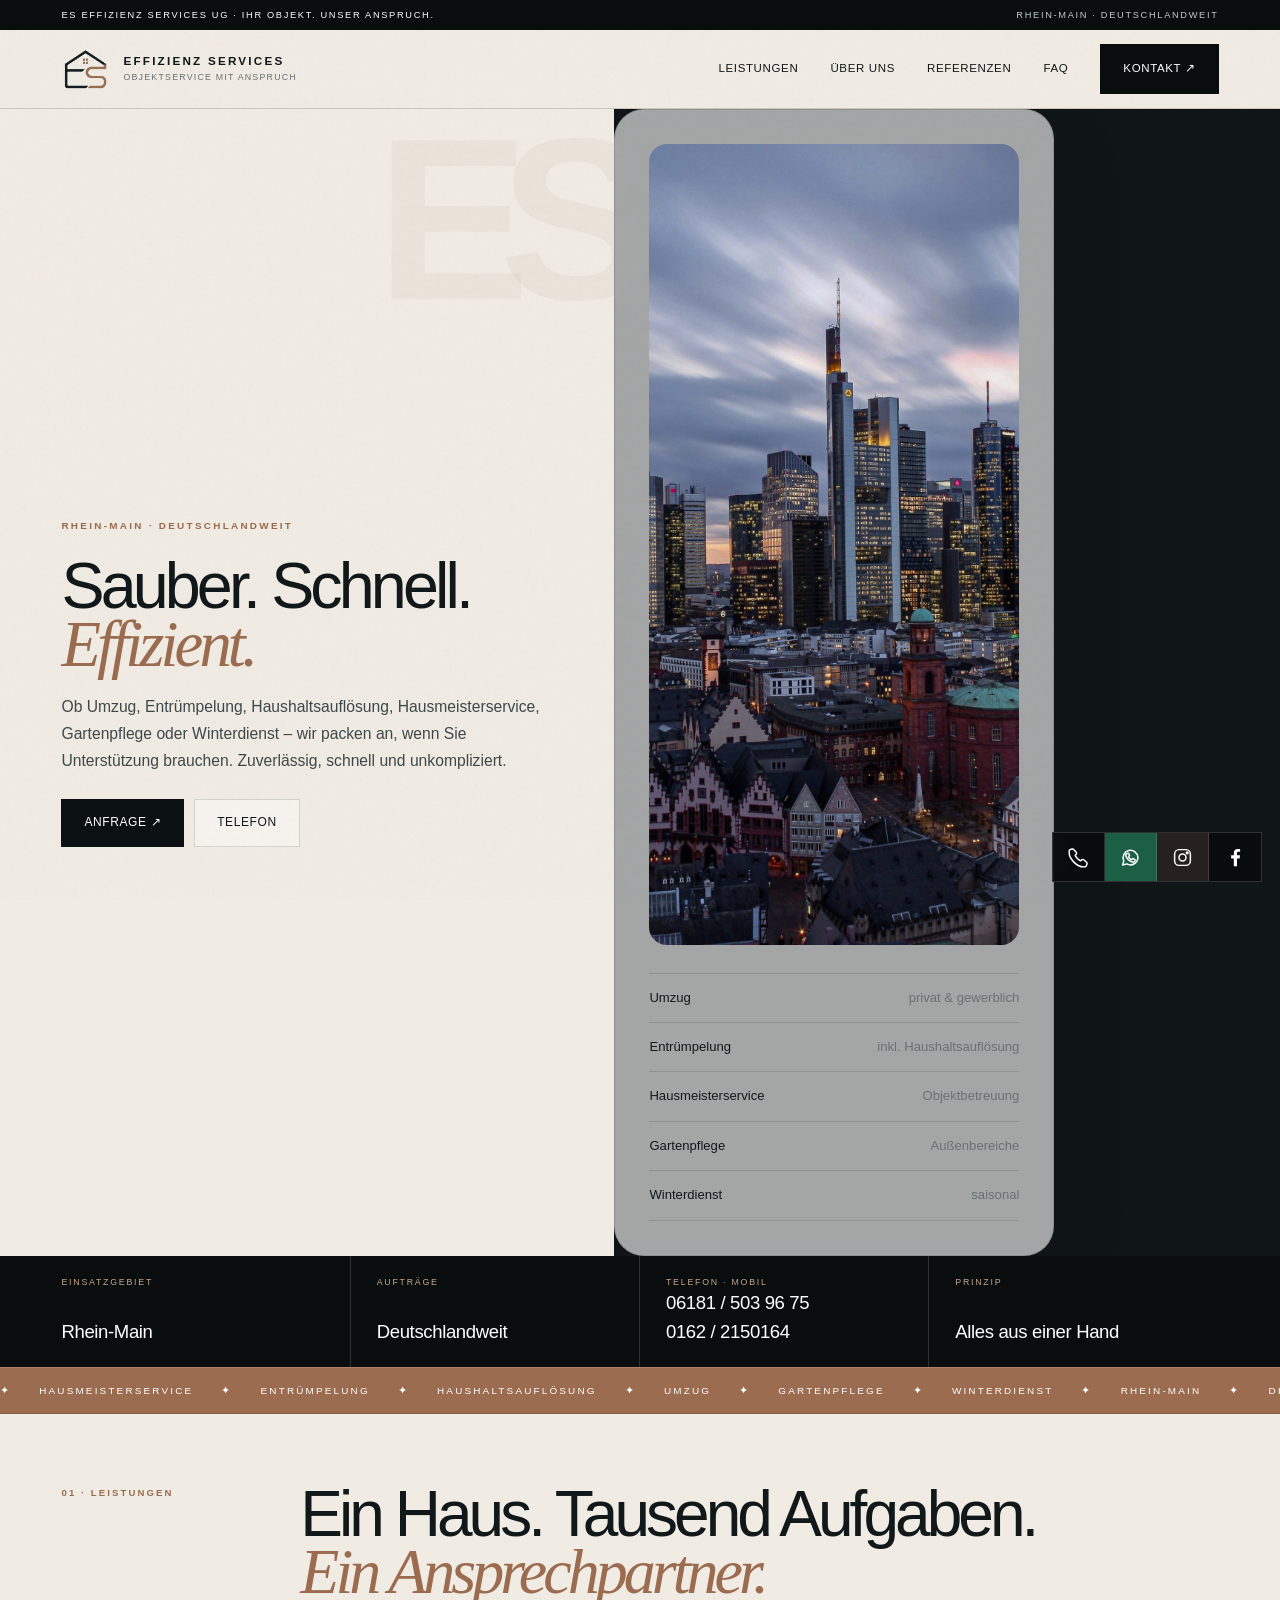
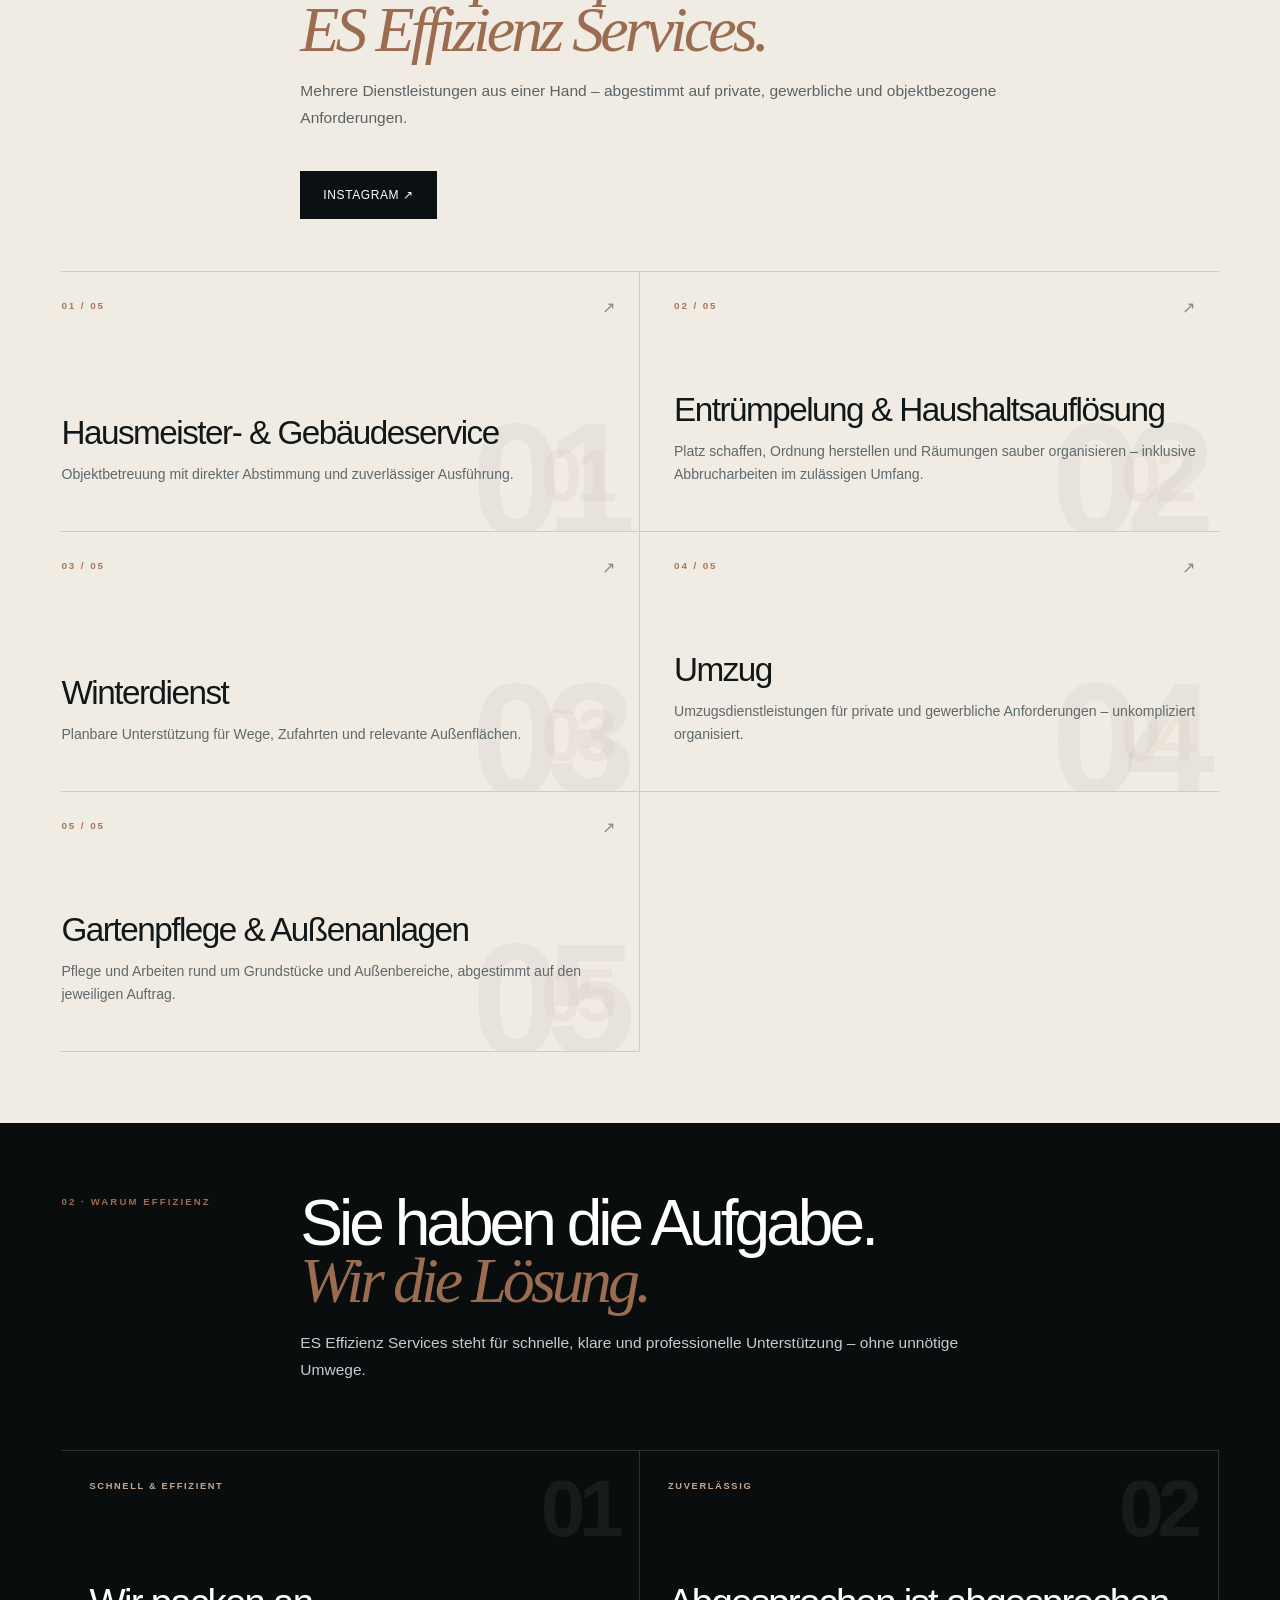
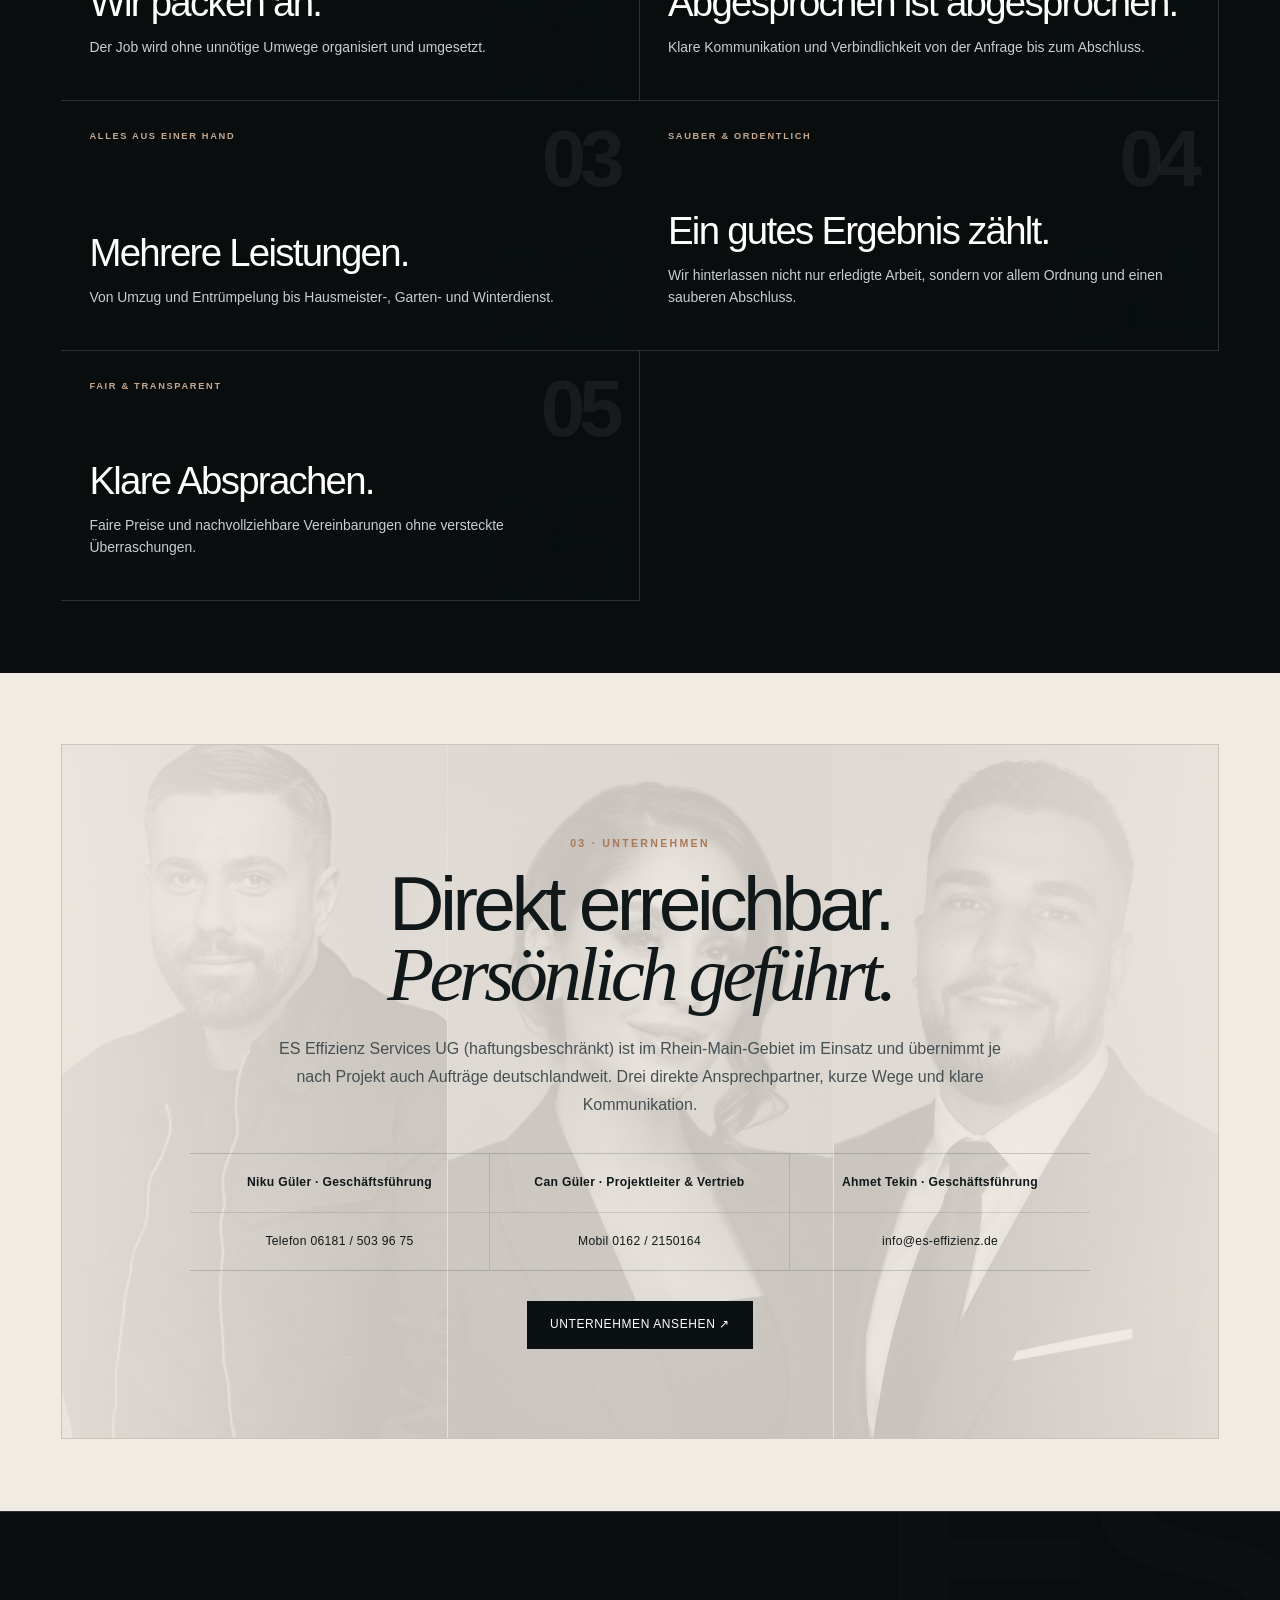
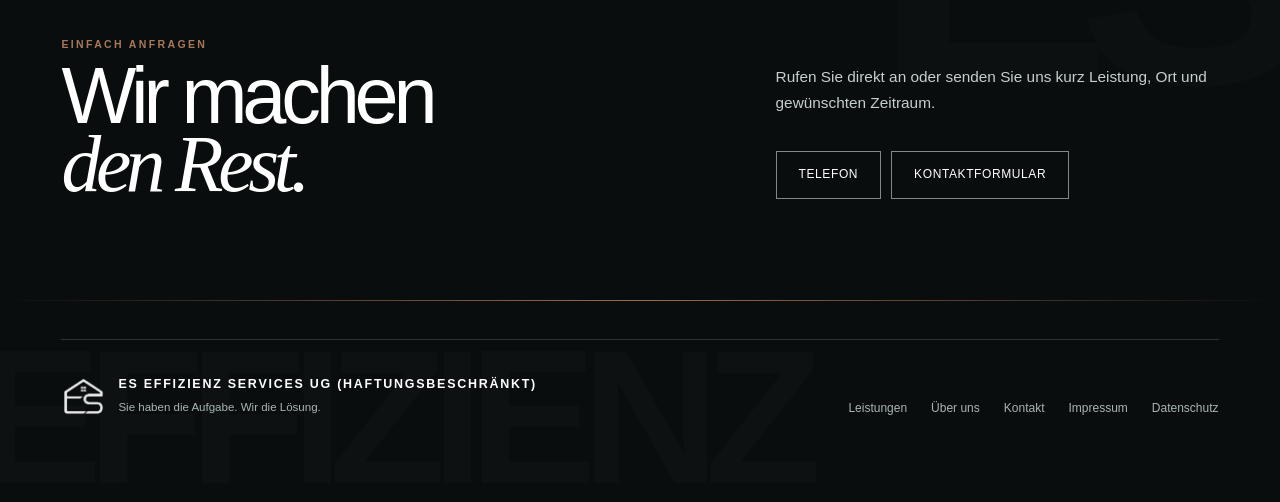
==== commit 3e6db558: "Make homepage Instagram CTA and social dock persistent" ====
--- a/index.html
+++ b/index.html
@@ -1 +1 @@
-<!doctype html><html lang="de"><head><meta charset="utf-8"><meta name="viewport" content="width=device-width, initial-scale=1, viewport-fit=cover"><title>ES Effizienz Services | Rhein-Main & deutschlandweit</title><meta name="description" content="ES Effizienz Services UG (haftungsbeschränkt) in Bruchköbel – Umzug, Entrümpelung, Haushaltsauflösung, Hausmeisterservice, Gartenpflege, Winterdienst und Abbrucharbeiten im Rhein-Main-Gebiet und deutschlandweit."><meta name="keywords" content="ES Effizienz Services, Bruchköbel, Rhein Main, Umzug, Entrümpelung, Haushaltsauflösung, Hausmeisterservice, Gebäudeservice, Gartenpflege, Winterdienst, Abriss, Abbruch, deutschlandweit"><meta name="robots" content="index,follow,max-image-preview:large"><meta name="theme-color" content="#f4f1ec"><link rel="canonical" href="https://effizienz.pages.dev/"><link rel="icon" href="/Picture2.png" type="image/png"><meta property="og:type" content="website"><meta property="og:locale" content="de_DE"><meta property="og:title" content="ES Effizienz Services – Sie haben die Aufgabe. Wir die Lösung."><meta property="og:description" content="Zuverlässig, schnell und unkompliziert – im Rhein-Main-Gebiet und deutschlandweit."><meta property="og:image" content="https://effizienz.pages.dev/IMG_6830.JPG"><script type="application/ld+json">{"@context":"https://schema.org","@type":"HomeAndConstructionBusiness","name":"ES Effizienz Services UG (haftungsbeschränkt)","email":"info@es-effizienz.de","telephone":["+49 6181 5039675","+49 162 2150164"],"address":{"@type":"PostalAddress","streetAddress":"In der Aue 22","postalCode":"63486","addressLocality":"Bruchköbel","addressCountry":"DE"},"areaServed":[{"@type":"Place","name":"Rhein-Main-Gebiet"},{"@type":"Country","name":"Deutschland"}],"sameAs":["https://www.instagram.com/es_effizienz_services/","https://www.facebook.com/share/1DoPkc8UnS/?mibextid=wwXIfr"],"url":"https://effizienz.pages.dev/"}</script><link rel="stylesheet" href="/pages.css"><link rel="stylesheet" href="/client-feedback-20260909.css"></head><body><div class="noise" aria-hidden="true"></div><div class="topline"><div class="wrap"><span>ES Effizienz Services UG · Ihr Objekt. Unser Anspruch.</span><span>Rhein-Main · deutschlandweit</span></div></div><header><div class="wrap nav"><a class="brand" href="/" aria-label="Effizienz Services Startseite"><img src="/Picture2.png" alt="Effizienz Services Logo"><span class="brand-copy"><strong>Effizienz Services</strong><span>Objektservice mit Anspruch</span></span></a><button class="menu-btn" aria-label="Menü öffnen" aria-expanded="false"><span></span></button><nav aria-label="Hauptnavigation"><a href="/leistungen/">Leistungen</a><a href="/ueber-uns/">Über uns</a><a href="/referenzen/">Referenzen</a><a href="/faq/">FAQ</a><a class="nav-cta" href="/kontakt/">Kontakt ↗</a></nav></div></header><main><section class="page-hero"><div class="wrap hero-shell"><div class="hero-copy reveal"><div class="eyebrow">Rhein-Main · deutschlandweit</div><h1>Sauber. Schnell.<br><span class="serif">Effizient.</span></h1><p>Ob Umzug, Entrümpelung, Haushaltsauflösung, Hausmeisterservice, Gartenpflege oder Winterdienst – wir packen an, wenn Sie Unterstützung brauchen. Zuverlässig, schnell und unkompliziert.</p><div class="hero-actions"><a class="btn dark" href="/kontakt/">Anfrage ↗</a><a class="btn light" href="tel:+4961815039675">06181 / 503 96 75</a></div></div><div class="hero-aside reveal"><img class="hero-mark" src="/Picture2.png" alt="" aria-hidden="true"><div class="info-card"><img src="/IMG_6830.JPG" alt="Frankfurt Skyline" style="width:100%;height:auto;object-fit:cover;border-radius:18px"><div class="info-list"><span><b>Umzug</b><em>privat & gewerblich</em></span><span><b>Entrümpelung</b><em>inkl. Haushaltsauflösung</em></span><span><b>Hausmeisterservice</b><em>Objektbetreuung</em></span><span><b>Gartenpflege</b><em>Außenbereiche</em></span><span><b>Winterdienst</b><em>saisonal</em></span></div></div></div></div></section><section class="content"><div class="wrap"><div class="section-head reveal"><div class="eyebrow">01 · Leistungen</div><div><h2>Ein Haus. Tausend Aufgaben.<br><span class="serif">Ein Ansprechpartner.<br>ES Effizienz Services.</span></h2><p>Mehrere Dienstleistungen aus einer Hand – abgestimmt auf private, gewerbliche und objektbezogene Anforderungen.</p></div></div><div class="cards"><a class="card span7 reveal" href="/hausmeisterservice/"><span class="kicker">01 / 05</span><span class="arrow">↗</span><div><h3>Hausmeister- & Gebäudeservice</h3><p>Objektbetreuung mit direkter Abstimmung und zuverlässiger Ausführung.</p></div></a><a class="card span5 reveal" href="/abriss-entruempelung/"><span class="kicker">02 / 05</span><span class="arrow">↗</span><div><h3>Entrümpelung & Haushaltsauflösung</h3><p>Platz schaffen, Ordnung herstellen und Räumungen sauber organisieren – inklusive Abbrucharbeiten im zulässigen Umfang.</p></div></a><a class="card span5 reveal" href="/winterdienst/"><span class="kicker">03 / 05</span><span class="arrow">↗</span><div><h3>Winterdienst</h3><p>Planbare Unterstützung für Wege, Zufahrten und relevante Außenflächen.</p></div></a><a class="card span7 reveal" href="/umzug/"><span class="kicker">04 / 05</span><span class="arrow">↗</span><div><h3>Umzug</h3><p>Umzugsdienstleistungen für private und gewerbliche Anforderungen – unkompliziert organisiert.</p></div></a><a class="card span12 reveal" href="/garten-landschaftsbau/"><span class="kicker">05 / 05</span><span class="arrow">↗</span><div><h3>Gartenpflege & Außenanlagen</h3><p>Pflege und Arbeiten rund um Grundstücke und Außenbereiche, abgestimmt auf den jeweiligen Auftrag.</p></div></a></div></div></section><section class="content dark-section"><div class="wrap"><div class="section-head reveal"><div class="eyebrow">02 · Warum Effizienz</div><div><h2>Sie haben die Aufgabe.<br><span class="serif">Wir die Lösung.</span></h2><p>ES Effizienz Services steht für schnelle, klare und professionelle Unterstützung – ohne unnötige Umwege.</p></div></div><div class="cards"><div class="card span4 reveal"><span class="kicker">Schnell & effizient</span><div><h3>Wir packen an.</h3><p>Der Job wird ohne unnötige Umwege organisiert und umgesetzt.</p></div></div><div class="card span4 reveal"><span class="kicker">Zuverlässig</span><div><h3>Abgesprochen ist abgesprochen.</h3><p>Klare Kommunikation und Verbindlichkeit von der Anfrage bis zum Abschluss.</p></div></div><div class="card span4 reveal"><span class="kicker">Alles aus einer Hand</span><div><h3>Mehrere Leistungen.</h3><p>Von Umzug und Entrümpelung bis Hausmeister-, Garten- und Winterdienst.</p></div></div><div class="card span6 reveal"><span class="kicker">Sauber & ordentlich</span><div><h3>Ein gutes Ergebnis zählt.</h3><p>Wir hinterlassen nicht nur erledigte Arbeit, sondern vor allem Ordnung und einen sauberen Abschluss.</p></div></div><div class="card span6 reveal"><span class="kicker">Fair & transparent</span><div><h3>Klare Absprachen.</h3><p>Faire Preise und nachvollziehbare Vereinbarungen ohne versteckte Überraschungen.</p></div></div></div></div></section><section class="content company-contact-section"><div class="wrap"><div class="company-contact-showcase reveal"><div class="company-portraits" aria-hidden="true"><figure><img src="/IMG_6826.jpg" alt=""></figure><figure><img src="/IMG_6828.jpg" alt=""></figure><figure><img src="/IMG_6827.jpg" alt=""></figure></div><div class="company-contact-overlay"><div class="eyebrow">03 · Unternehmen</div><h2>Direkt erreichbar.<br><span class="serif">Persönlich geführt.</span></h2><p>ES Effizienz Services UG (haftungsbeschränkt) ist im Rhein-Main-Gebiet im Einsatz und übernimmt je nach Projekt auch Aufträge deutschlandweit. Drei direkte Ansprechpartner, kurze Wege und klare Kommunikation.</p><div class="company-contact-grid"><span>Niku Güler · Geschäftsführung</span><span>Can Güler · Projektleiter & Vertrieb</span><span>Ahmet Tekin · Geschäftsführung</span><a href="tel:+4961815039675">Telefon 06181 / 503 96 75</a><a href="tel:+491622150164">Mobil 0162 / 2150164</a><a href="mailto:info@es-effizienz.de">info@es-effizienz.de</a></div><div class="hero-actions"><a class="btn dark" href="/ueber-uns/">Unternehmen ansehen ↗</a></div></div></div></div></section><section class="cta"><div class="wrap"><div class="cta-shell reveal"><div><div class="eyebrow">Einfach anfragen</div><h2>Wir machen<br><span class="serif">den Rest.</span></h2></div><div><p>Rufen Sie direkt an oder senden Sie uns kurz Leistung, Ort und gewünschten Zeitraum.</p><div class="hero-actions"><a class="btn" href="tel:+491622150164">0162 / 2150164 ↗</a><a class="btn" href="/kontakt/">Kontaktformular</a></div></div></div></div></section></main><footer><div class="wrap footer-grid"><div class="footer-brand"><img src="/Picture2.png" alt="Effizienz Services Logo"><div><strong>ES Effizienz Services UG (haftungsbeschränkt)</strong><span>Sie haben die Aufgabe. Wir die Lösung.</span></div></div><div class="footer-links"><a href="tel:+4961815039675">Telefon 06181 / 503 96 75</a><a href="tel:+491622150164">Mobil 0162 / 2150164</a><a href="mailto:info@es-effizienz.de">E-Mail</a><a href="https://www.instagram.com/es_effizienz_services/" target="_blank" rel="noopener">Instagram</a><a href="https://www.facebook.com/share/1DoPkc8UnS/?mibextid=wwXIfr" target="_blank" rel="noopener">Facebook</a><a href="/leistungen/">Leistungen</a><a href="/ueber-uns/">Über uns</a><a href="/kontakt/">Kontakt</a><a href="/impressum/">Impressum</a><a href="/datenschutz/">Datenschutz</a><span>© <span id="year"></span></span></div></div></footer><script src="/site.js" defer></script><script src="/service-patch.js?v=20260910e" defer></script><script src="/social-dock-fix.js?v=20260910a" defer></script></body></html>+<!doctype html><html lang="de"><head><meta charset="utf-8"><meta name="viewport" content="width=device-width, initial-scale=1, viewport-fit=cover"><title>ES Effizienz Services | Rhein-Main & deutschlandweit</title><meta name="description" content="ES Effizienz Services UG (haftungsbeschränkt) in Bruchköbel – Umzug, Entrümpelung, Haushaltsauflösung, Hausmeisterservice, Gartenpflege, Winterdienst und Abbrucharbeiten im Rhein-Main-Gebiet und deutschlandweit."><meta name="keywords" content="ES Effizienz Services, Bruchköbel, Rhein Main, Umzug, Entrümpelung, Haushaltsauflösung, Hausmeisterservice, Gebäudeservice, Gartenpflege, Winterdienst, Abriss, Abbruch, deutschlandweit"><meta name="robots" content="index,follow,max-image-preview:large"><meta name="theme-color" content="#f4f1ec"><link rel="canonical" href="https://effizienz.pages.dev/"><link rel="icon" href="/Picture2.png" type="image/png"><meta property="og:type" content="website"><meta property="og:locale" content="de_DE"><meta property="og:title" content="ES Effizienz Services – Sie haben die Aufgabe. Wir die Lösung."><meta property="og:description" content="Zuverlässig, schnell und unkompliziert – im Rhein-Main-Gebiet und deutschlandweit."><meta property="og:image" content="https://effizienz.pages.dev/IMG_6830.JPG"><script type="application/ld+json">{"@context":"https://schema.org","@type":"HomeAndConstructionBusiness","name":"ES Effizienz Services UG (haftungsbeschränkt)","email":"info@es-effizienz.de","telephone":["+49 6181 5039675","+49 162 2150164"],"address":{"@type":"PostalAddress","streetAddress":"In der Aue 22","postalCode":"63486","addressLocality":"Bruchköbel","addressCountry":"DE"},"areaServed":[{"@type":"Place","name":"Rhein-Main-Gebiet"},{"@type":"Country","name":"Deutschland"}],"sameAs":["https://www.instagram.com/es_effizienz_services/","https://www.facebook.com/share/1DoPkc8UnS/?mibextid=wwXIfr"],"url":"https://effizienz.pages.dev/"}</script><link rel="stylesheet" href="/pages.css"><link rel="stylesheet" href="/client-feedback-20260909.css"></head><body><div class="noise" aria-hidden="true"></div><div class="topline"><div class="wrap"><span>ES Effizienz Services UG · Ihr Objekt. Unser Anspruch.</span><span>Rhein-Main · deutschlandweit</span></div></div><header><div class="wrap nav"><a class="brand" href="/" aria-label="Effizienz Services Startseite"><img src="/Picture2.png" alt="Effizienz Services Logo"><span class="brand-copy"><strong>Effizienz Services</strong><span>Objektservice mit Anspruch</span></span></a><button class="menu-btn" aria-label="Menü öffnen" aria-expanded="false"><span></span></button><nav aria-label="Hauptnavigation"><a href="/leistungen/">Leistungen</a><a href="/ueber-uns/">Über uns</a><a href="/referenzen/">Referenzen</a><a href="/faq/">FAQ</a><a class="nav-cta" href="/kontakt/">Kontakt ↗</a></nav></div></header><main><section class="page-hero"><div class="wrap hero-shell"><div class="hero-copy reveal"><div class="eyebrow">Rhein-Main · deutschlandweit</div><h1>Sauber. Schnell.<br><span class="serif">Effizient.</span></h1><p>Ob Umzug, Entrümpelung, Haushaltsauflösung, Hausmeisterservice, Gartenpflege oder Winterdienst – wir packen an, wenn Sie Unterstützung brauchen. Zuverlässig, schnell und unkompliziert.</p><div class="hero-actions"><a class="btn dark" href="/kontakt/">Anfrage ↗</a><a class="btn light" href="tel:+4961815039675">06181 / 503 96 75</a></div></div><div class="hero-aside reveal"><img class="hero-mark" src="/Picture2.png" alt="" aria-hidden="true"><div class="info-card"><img src="/IMG_6830.JPG" alt="Frankfurt Skyline" style="width:100%;height:auto;object-fit:cover;border-radius:18px"><div class="info-list"><span><b>Umzug</b><em>privat & gewerblich</em></span><span><b>Entrümpelung</b><em>inkl. Haushaltsauflösung</em></span><span><b>Hausmeisterservice</b><em>Objektbetreuung</em></span><span><b>Gartenpflege</b><em>Außenbereiche</em></span><span><b>Winterdienst</b><em>saisonal</em></span></div></div></div></div></section><section class="content"><div class="wrap"><div class="section-head reveal"><div class="eyebrow">01 · Leistungen</div><div><h2>Ein Haus. Tausend Aufgaben.<br><span class="serif">Ein Ansprechpartner.<br>ES Effizienz Services.</span></h2><p>Mehrere Dienstleistungen aus einer Hand – abgestimmt auf private, gewerbliche und objektbezogene Anforderungen.</p><a class="btn dark homepage-instagram-button" href="https://www.instagram.com/es_effizienz_services/" target="_blank" rel="noopener" aria-label="ES Effizienz Services auf Instagram" style="display:inline-flex;width:fit-content;margin-top:24px;text-decoration:none">Instagram ↗</a></div></div><div class="cards"><a class="card span7 reveal" href="/hausmeisterservice/"><span class="kicker">01 / 05</span><span class="arrow">↗</span><div><h3>Hausmeister- & Gebäudeservice</h3><p>Objektbetreuung mit direkter Abstimmung und zuverlässiger Ausführung.</p></div></a><a class="card span5 reveal" href="/abriss-entruempelung/"><span class="kicker">02 / 05</span><span class="arrow">↗</span><div><h3>Entrümpelung & Haushaltsauflösung</h3><p>Platz schaffen, Ordnung herstellen und Räumungen sauber organisieren – inklusive Abbrucharbeiten im zulässigen Umfang.</p></div></a><a class="card span5 reveal" href="/winterdienst/"><span class="kicker">03 / 05</span><span class="arrow">↗</span><div><h3>Winterdienst</h3><p>Planbare Unterstützung für Wege, Zufahrten und relevante Außenflächen.</p></div></a><a class="card span7 reveal" href="/umzug/"><span class="kicker">04 / 05</span><span class="arrow">↗</span><div><h3>Umzug</h3><p>Umzugsdienstleistungen für private und gewerbliche Anforderungen – unkompliziert organisiert.</p></div></a><a class="card span12 reveal" href="/garten-landschaftsbau/"><span class="kicker">05 / 05</span><span class="arrow">↗</span><div><h3>Gartenpflege & Außenanlagen</h3><p>Pflege und Arbeiten rund um Grundstücke und Außenbereiche, abgestimmt auf den jeweiligen Auftrag.</p></div></a></div></div></section><section class="content dark-section"><div class="wrap"><div class="section-head reveal"><div class="eyebrow">02 · Warum Effizienz</div><div><h2>Sie haben die Aufgabe.<br><span class="serif">Wir die Lösung.</span></h2><p>ES Effizienz Services steht für schnelle, klare und professionelle Unterstützung – ohne unnötige Umwege.</p></div></div><div class="cards"><div class="card span4 reveal"><span class="kicker">Schnell & effizient</span><div><h3>Wir packen an.</h3><p>Der Job wird ohne unnötige Umwege organisiert und umgesetzt.</p></div></div><div class="card span4 reveal"><span class="kicker">Zuverlässig</span><div><h3>Abgesprochen ist abgesprochen.</h3><p>Klare Kommunikation und Verbindlichkeit von der Anfrage bis zum Abschluss.</p></div></div><div class="card span4 reveal"><span class="kicker">Alles aus einer Hand</span><div><h3>Mehrere Leistungen.</h3><p>Von Umzug und Entrümpelung bis Hausmeister-, Garten- und Winterdienst.</p></div></div><div class="card span6 reveal"><span class="kicker">Sauber & ordentlich</span><div><h3>Ein gutes Ergebnis zählt.</h3><p>Wir hinterlassen nicht nur erledigte Arbeit, sondern vor allem Ordnung und einen sauberen Abschluss.</p></div></div><div class="card span6 reveal"><span class="kicker">Fair & transparent</span><div><h3>Klare Absprachen.</h3><p>Faire Preise und nachvollziehbare Vereinbarungen ohne versteckte Überraschungen.</p></div></div></div></div></section><section class="content company-contact-section"><div class="wrap"><div class="company-contact-showcase reveal"><div class="company-portraits" aria-hidden="true"><figure><img src="/IMG_6826.jpg" alt=""></figure><figure><img src="/IMG_6828.jpg" alt=""></figure><figure><img src="/IMG_6827.jpg" alt=""></figure></div><div class="company-contact-overlay"><div class="eyebrow">03 · Unternehmen</div><h2>Direkt erreichbar.<br><span class="serif">Persönlich geführt.</span></h2><p>ES Effizienz Services UG (haftungsbeschränkt) ist im Rhein-Main-Gebiet im Einsatz und übernimmt je nach Projekt auch Aufträge deutschlandweit. Drei direkte Ansprechpartner, kurze Wege und klare Kommunikation.</p><div class="company-contact-grid"><span>Niku Güler · Geschäftsführung</span><span>Can Güler · Projektleiter & Vertrieb</span><span>Ahmet Tekin · Geschäftsführung</span><a href="tel:+4961815039675">Telefon 06181 / 503 96 75</a><a href="tel:+491622150164">Mobil 0162 / 2150164</a><a href="mailto:info@es-effizienz.de">info@es-effizienz.de</a></div><div class="hero-actions"><a class="btn dark" href="/ueber-uns/">Unternehmen ansehen ↗</a></div></div></div></div></section><section class="cta"><div class="wrap"><div class="cta-shell reveal"><div><div class="eyebrow">Einfach anfragen</div><h2>Wir machen<br><span class="serif">den Rest.</span></h2></div><div><p>Rufen Sie direkt an oder senden Sie uns kurz Leistung, Ort und gewünschten Zeitraum.</p><div class="hero-actions"><a class="btn" href="tel:+491622150164">0162 / 2150164 ↗</a><a class="btn" href="/kontakt/">Kontaktformular</a></div></div></div></div></section></main><footer><div class="wrap footer-grid"><div class="footer-brand"><img src="/Picture2.png" alt="Effizienz Services Logo"><div><strong>ES Effizienz Services UG (haftungsbeschränkt)</strong><span>Sie haben die Aufgabe. Wir die Lösung.</span></div></div><div class="footer-links"><a href="tel:+4961815039675">Telefon 06181 / 503 96 75</a><a href="tel:+491622150164">Mobil 0162 / 2150164</a><a href="mailto:info@es-effizienz.de">E-Mail</a><a href="https://www.instagram.com/es_effizienz_services/" target="_blank" rel="noopener">Instagram</a><a href="https://www.facebook.com/share/1DoPkc8UnS/?mibextid=wwXIfr" target="_blank" rel="noopener">Facebook</a><a href="/leistungen/">Leistungen</a><a href="/ueber-uns/">Über uns</a><a href="/kontakt/">Kontakt</a><a href="/impressum/">Impressum</a><a href="/datenschutz/">Datenschutz</a><span>© <span id="year"></span></span></div></div></footer><script src="/site.js" defer></script><script src="/service-patch.js?v=20260910e" defer></script><script src="/social-dock-fix.js?v=20260910b" defer></script></body></html>
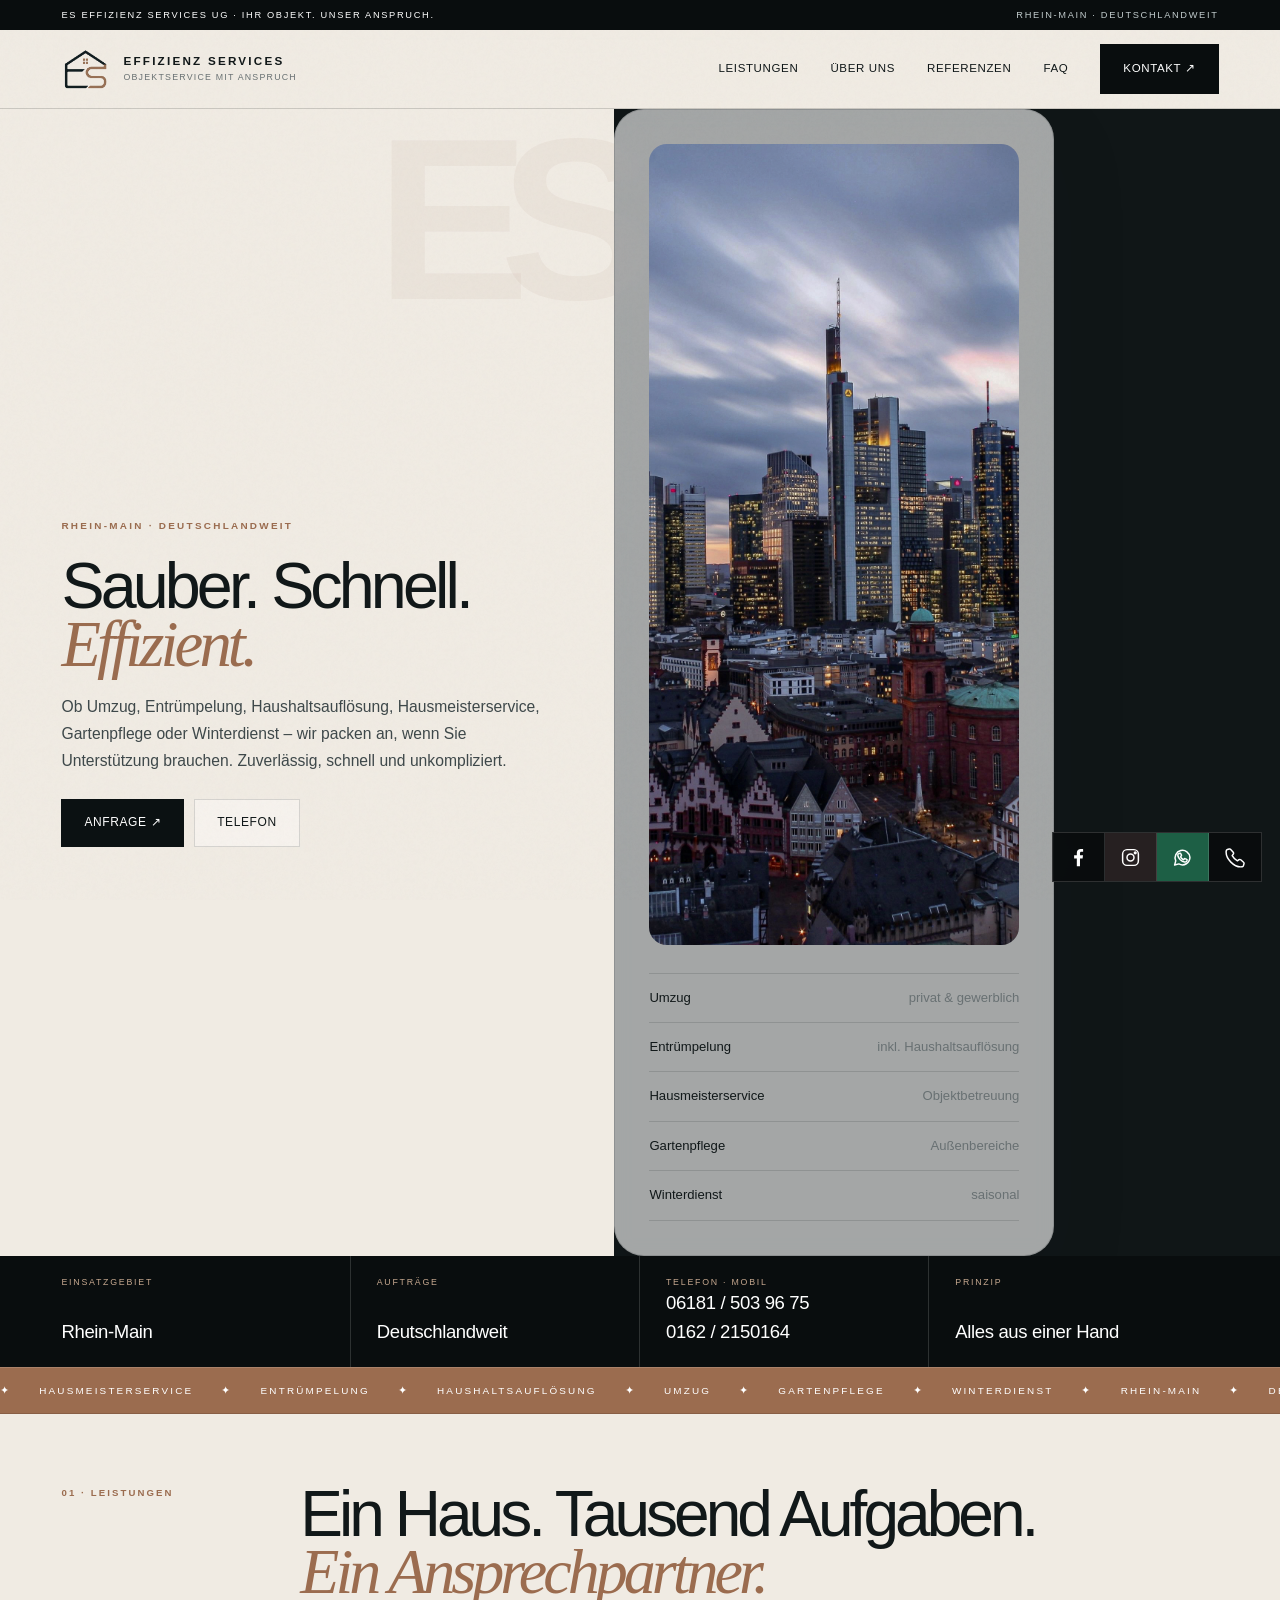
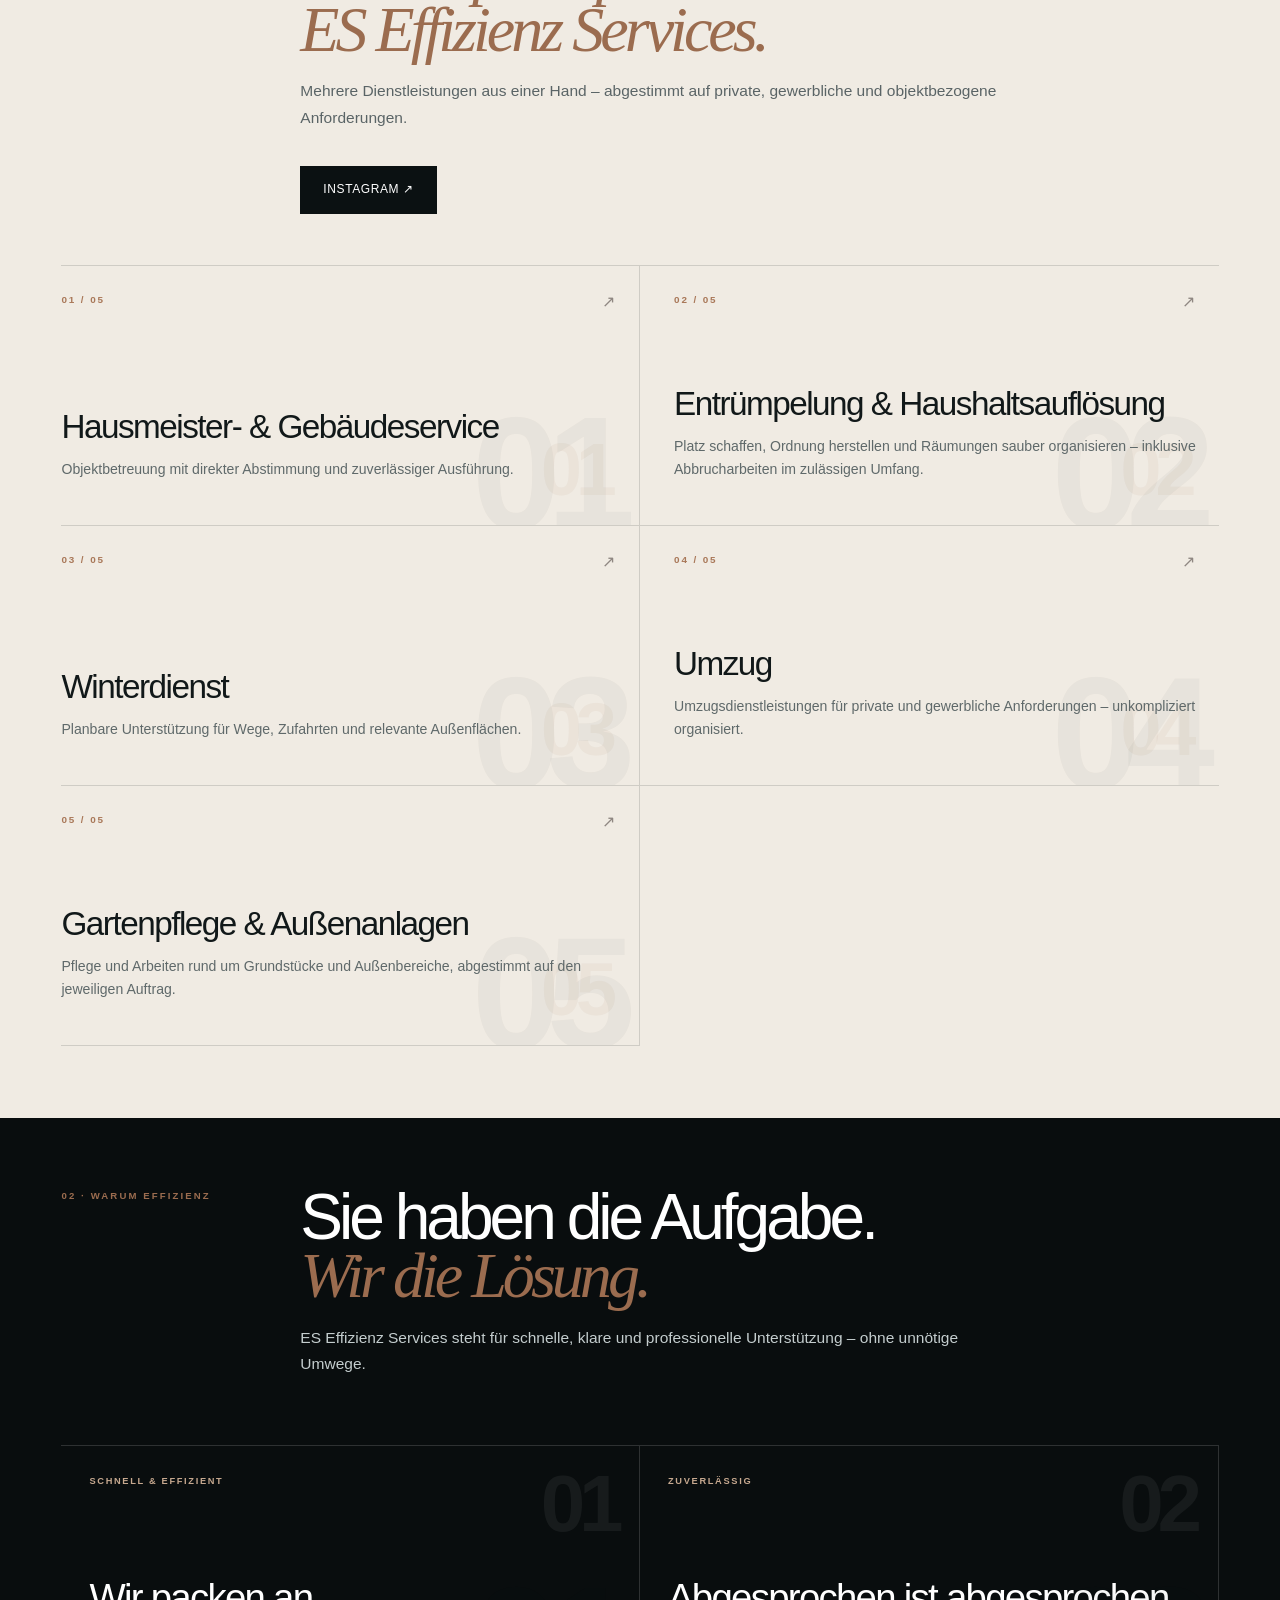
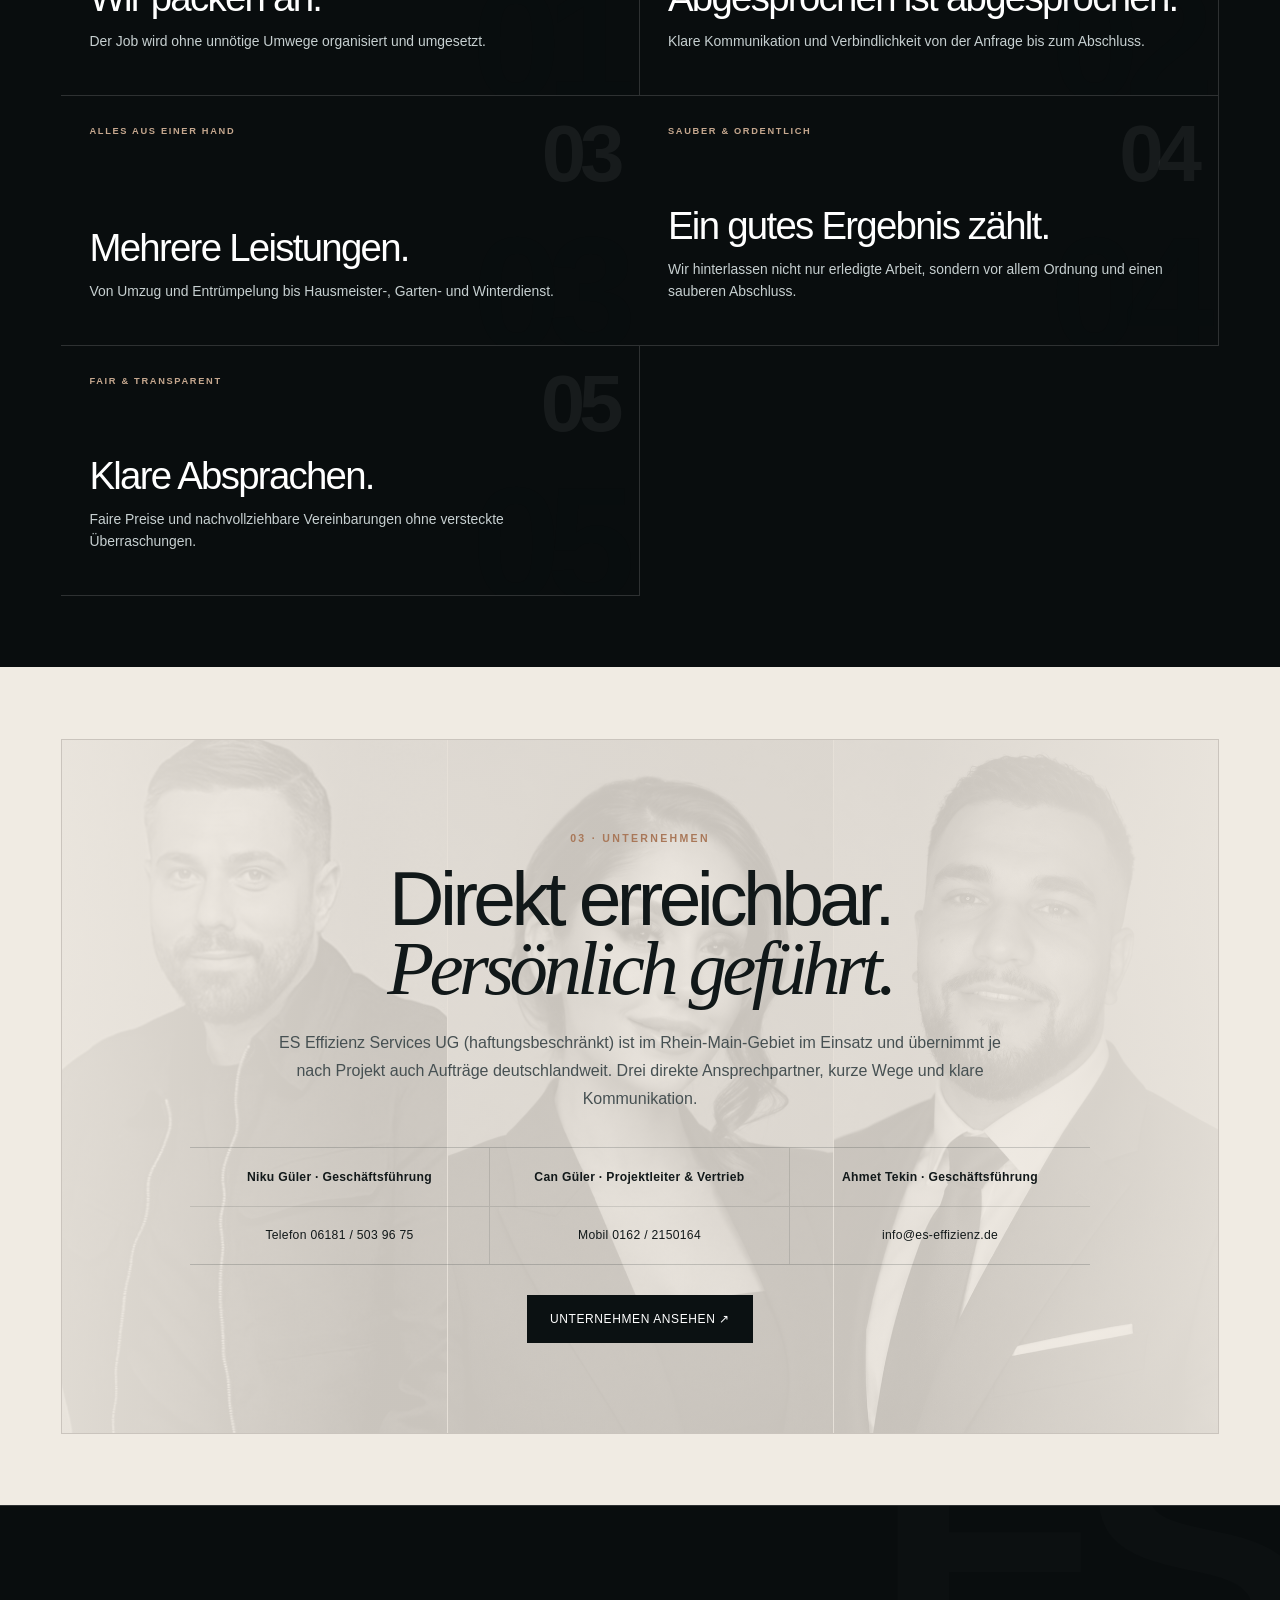
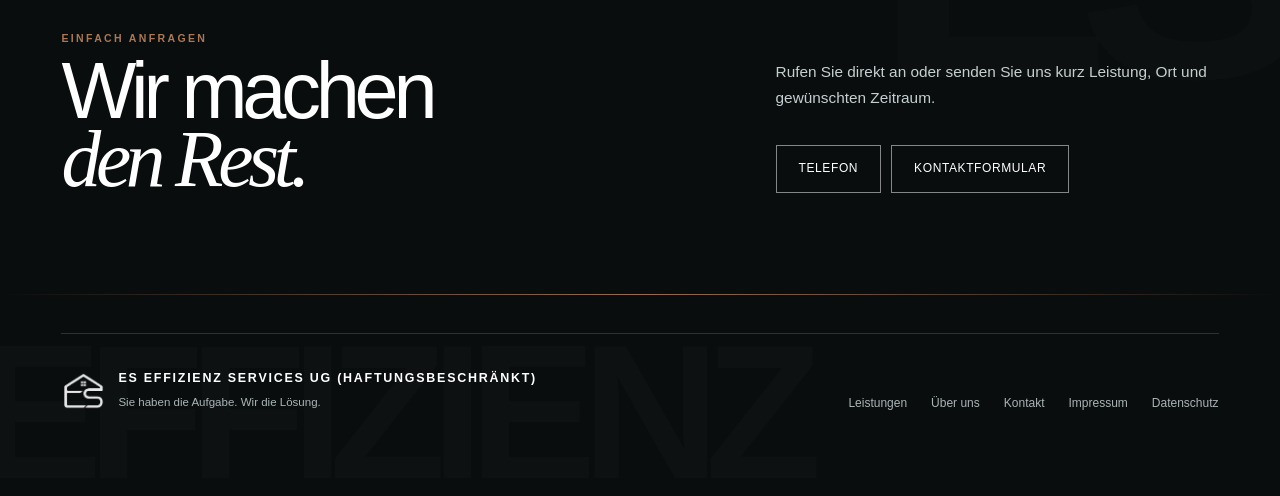
==== commit fc0108cb: "Bust social dock cache on homepage" ====
--- a/index.html
+++ b/index.html
@@ -1 +1 @@
-<!doctype html><html lang="de"><head><meta charset="utf-8"><meta name="viewport" content="width=device-width, initial-scale=1, viewport-fit=cover"><title>ES Effizienz Services | Rhein-Main & deutschlandweit</title><meta name="description" content="ES Effizienz Services UG (haftungsbeschränkt) in Bruchköbel – Umzug, Entrümpelung, Haushaltsauflösung, Hausmeisterservice, Gartenpflege, Winterdienst und Abbrucharbeiten im Rhein-Main-Gebiet und deutschlandweit."><meta name="keywords" content="ES Effizienz Services, Bruchköbel, Rhein Main, Umzug, Entrümpelung, Haushaltsauflösung, Hausmeisterservice, Gebäudeservice, Gartenpflege, Winterdienst, Abriss, Abbruch, deutschlandweit"><meta name="robots" content="index,follow,max-image-preview:large"><meta name="theme-color" content="#f4f1ec"><link rel="canonical" href="https://effizienz.pages.dev/"><link rel="icon" href="/Picture2.png" type="image/png"><meta property="og:type" content="website"><meta property="og:locale" content="de_DE"><meta property="og:title" content="ES Effizienz Services – Sie haben die Aufgabe. Wir die Lösung."><meta property="og:description" content="Zuverlässig, schnell und unkompliziert – im Rhein-Main-Gebiet und deutschlandweit."><meta property="og:image" content="https://effizienz.pages.dev/IMG_6830.JPG"><script type="application/ld+json">{"@context":"https://schema.org","@type":"HomeAndConstructionBusiness","name":"ES Effizienz Services UG (haftungsbeschränkt)","email":"info@es-effizienz.de","telephone":["+49 6181 5039675","+49 162 2150164"],"address":{"@type":"PostalAddress","streetAddress":"In der Aue 22","postalCode":"63486","addressLocality":"Bruchköbel","addressCountry":"DE"},"areaServed":[{"@type":"Place","name":"Rhein-Main-Gebiet"},{"@type":"Country","name":"Deutschland"}],"sameAs":["https://www.instagram.com/es_effizienz_services/","https://www.facebook.com/share/1DoPkc8UnS/?mibextid=wwXIfr"],"url":"https://effizienz.pages.dev/"}</script><link rel="stylesheet" href="/pages.css"><link rel="stylesheet" href="/client-feedback-20260909.css"></head><body><div class="noise" aria-hidden="true"></div><div class="topline"><div class="wrap"><span>ES Effizienz Services UG · Ihr Objekt. Unser Anspruch.</span><span>Rhein-Main · deutschlandweit</span></div></div><header><div class="wrap nav"><a class="brand" href="/" aria-label="Effizienz Services Startseite"><img src="/Picture2.png" alt="Effizienz Services Logo"><span class="brand-copy"><strong>Effizienz Services</strong><span>Objektservice mit Anspruch</span></span></a><button class="menu-btn" aria-label="Menü öffnen" aria-expanded="false"><span></span></button><nav aria-label="Hauptnavigation"><a href="/leistungen/">Leistungen</a><a href="/ueber-uns/">Über uns</a><a href="/referenzen/">Referenzen</a><a href="/faq/">FAQ</a><a class="nav-cta" href="/kontakt/">Kontakt ↗</a></nav></div></header><main><section class="page-hero"><div class="wrap hero-shell"><div class="hero-copy reveal"><div class="eyebrow">Rhein-Main · deutschlandweit</div><h1>Sauber. Schnell.<br><span class="serif">Effizient.</span></h1><p>Ob Umzug, Entrümpelung, Haushaltsauflösung, Hausmeisterservice, Gartenpflege oder Winterdienst – wir packen an, wenn Sie Unterstützung brauchen. Zuverlässig, schnell und unkompliziert.</p><div class="hero-actions"><a class="btn dark" href="/kontakt/">Anfrage ↗</a><a class="btn light" href="tel:+4961815039675">06181 / 503 96 75</a></div></div><div class="hero-aside reveal"><img class="hero-mark" src="/Picture2.png" alt="" aria-hidden="true"><div class="info-card"><img src="/IMG_6830.JPG" alt="Frankfurt Skyline" style="width:100%;height:auto;object-fit:cover;border-radius:18px"><div class="info-list"><span><b>Umzug</b><em>privat & gewerblich</em></span><span><b>Entrümpelung</b><em>inkl. Haushaltsauflösung</em></span><span><b>Hausmeisterservice</b><em>Objektbetreuung</em></span><span><b>Gartenpflege</b><em>Außenbereiche</em></span><span><b>Winterdienst</b><em>saisonal</em></span></div></div></div></div></section><section class="content"><div class="wrap"><div class="section-head reveal"><div class="eyebrow">01 · Leistungen</div><div><h2>Ein Haus. Tausend Aufgaben.<br><span class="serif">Ein Ansprechpartner.<br>ES Effizienz Services.</span></h2><p>Mehrere Dienstleistungen aus einer Hand – abgestimmt auf private, gewerbliche und objektbezogene Anforderungen.</p><a class="btn dark homepage-instagram-button" href="https://www.instagram.com/es_effizienz_services/" target="_blank" rel="noopener" aria-label="ES Effizienz Services auf Instagram" style="display:inline-flex;width:fit-content;margin-top:24px;text-decoration:none">Instagram ↗</a></div></div><div class="cards"><a class="card span7 reveal" href="/hausmeisterservice/"><span class="kicker">01 / 05</span><span class="arrow">↗</span><div><h3>Hausmeister- & Gebäudeservice</h3><p>Objektbetreuung mit direkter Abstimmung und zuverlässiger Ausführung.</p></div></a><a class="card span5 reveal" href="/abriss-entruempelung/"><span class="kicker">02 / 05</span><span class="arrow">↗</span><div><h3>Entrümpelung & Haushaltsauflösung</h3><p>Platz schaffen, Ordnung herstellen und Räumungen sauber organisieren – inklusive Abbrucharbeiten im zulässigen Umfang.</p></div></a><a class="card span5 reveal" href="/winterdienst/"><span class="kicker">03 / 05</span><span class="arrow">↗</span><div><h3>Winterdienst</h3><p>Planbare Unterstützung für Wege, Zufahrten und relevante Außenflächen.</p></div></a><a class="card span7 reveal" href="/umzug/"><span class="kicker">04 / 05</span><span class="arrow">↗</span><div><h3>Umzug</h3><p>Umzugsdienstleistungen für private und gewerbliche Anforderungen – unkompliziert organisiert.</p></div></a><a class="card span12 reveal" href="/garten-landschaftsbau/"><span class="kicker">05 / 05</span><span class="arrow">↗</span><div><h3>Gartenpflege & Außenanlagen</h3><p>Pflege und Arbeiten rund um Grundstücke und Außenbereiche, abgestimmt auf den jeweiligen Auftrag.</p></div></a></div></div></section><section class="content dark-section"><div class="wrap"><div class="section-head reveal"><div class="eyebrow">02 · Warum Effizienz</div><div><h2>Sie haben die Aufgabe.<br><span class="serif">Wir die Lösung.</span></h2><p>ES Effizienz Services steht für schnelle, klare und professionelle Unterstützung – ohne unnötige Umwege.</p></div></div><div class="cards"><div class="card span4 reveal"><span class="kicker">Schnell & effizient</span><div><h3>Wir packen an.</h3><p>Der Job wird ohne unnötige Umwege organisiert und umgesetzt.</p></div></div><div class="card span4 reveal"><span class="kicker">Zuverlässig</span><div><h3>Abgesprochen ist abgesprochen.</h3><p>Klare Kommunikation und Verbindlichkeit von der Anfrage bis zum Abschluss.</p></div></div><div class="card span4 reveal"><span class="kicker">Alles aus einer Hand</span><div><h3>Mehrere Leistungen.</h3><p>Von Umzug und Entrümpelung bis Hausmeister-, Garten- und Winterdienst.</p></div></div><div class="card span6 reveal"><span class="kicker">Sauber & ordentlich</span><div><h3>Ein gutes Ergebnis zählt.</h3><p>Wir hinterlassen nicht nur erledigte Arbeit, sondern vor allem Ordnung und einen sauberen Abschluss.</p></div></div><div class="card span6 reveal"><span class="kicker">Fair & transparent</span><div><h3>Klare Absprachen.</h3><p>Faire Preise und nachvollziehbare Vereinbarungen ohne versteckte Überraschungen.</p></div></div></div></div></section><section class="content company-contact-section"><div class="wrap"><div class="company-contact-showcase reveal"><div class="company-portraits" aria-hidden="true"><figure><img src="/IMG_6826.jpg" alt=""></figure><figure><img src="/IMG_6828.jpg" alt=""></figure><figure><img src="/IMG_6827.jpg" alt=""></figure></div><div class="company-contact-overlay"><div class="eyebrow">03 · Unternehmen</div><h2>Direkt erreichbar.<br><span class="serif">Persönlich geführt.</span></h2><p>ES Effizienz Services UG (haftungsbeschränkt) ist im Rhein-Main-Gebiet im Einsatz und übernimmt je nach Projekt auch Aufträge deutschlandweit. Drei direkte Ansprechpartner, kurze Wege und klare Kommunikation.</p><div class="company-contact-grid"><span>Niku Güler · Geschäftsführung</span><span>Can Güler · Projektleiter & Vertrieb</span><span>Ahmet Tekin · Geschäftsführung</span><a href="tel:+4961815039675">Telefon 06181 / 503 96 75</a><a href="tel:+491622150164">Mobil 0162 / 2150164</a><a href="mailto:info@es-effizienz.de">info@es-effizienz.de</a></div><div class="hero-actions"><a class="btn dark" href="/ueber-uns/">Unternehmen ansehen ↗</a></div></div></div></div></section><section class="cta"><div class="wrap"><div class="cta-shell reveal"><div><div class="eyebrow">Einfach anfragen</div><h2>Wir machen<br><span class="serif">den Rest.</span></h2></div><div><p>Rufen Sie direkt an oder senden Sie uns kurz Leistung, Ort und gewünschten Zeitraum.</p><div class="hero-actions"><a class="btn" href="tel:+491622150164">0162 / 2150164 ↗</a><a class="btn" href="/kontakt/">Kontaktformular</a></div></div></div></div></section></main><footer><div class="wrap footer-grid"><div class="footer-brand"><img src="/Picture2.png" alt="Effizienz Services Logo"><div><strong>ES Effizienz Services UG (haftungsbeschränkt)</strong><span>Sie haben die Aufgabe. Wir die Lösung.</span></div></div><div class="footer-links"><a href="tel:+4961815039675">Telefon 06181 / 503 96 75</a><a href="tel:+491622150164">Mobil 0162 / 2150164</a><a href="mailto:info@es-effizienz.de">E-Mail</a><a href="https://www.instagram.com/es_effizienz_services/" target="_blank" rel="noopener">Instagram</a><a href="https://www.facebook.com/share/1DoPkc8UnS/?mibextid=wwXIfr" target="_blank" rel="noopener">Facebook</a><a href="/leistungen/">Leistungen</a><a href="/ueber-uns/">Über uns</a><a href="/kontakt/">Kontakt</a><a href="/impressum/">Impressum</a><a href="/datenschutz/">Datenschutz</a><span>© <span id="year"></span></span></div></div></footer><script src="/site.js" defer></script><script src="/service-patch.js?v=20260910e" defer></script><script src="/social-dock-fix.js?v=20260910b" defer></script></body></html>+<!doctype html><html lang="de"><head><meta charset="utf-8"><meta name="viewport" content="width=device-width, initial-scale=1, viewport-fit=cover"><title>ES Effizienz Services | Rhein-Main & deutschlandweit</title><meta name="description" content="ES Effizienz Services UG (haftungsbeschränkt) in Bruchköbel – Umzug, Entrümpelung, Haushaltsauflösung, Hausmeisterservice, Gartenpflege, Winterdienst und Abbrucharbeiten im Rhein-Main-Gebiet und deutschlandweit."><meta name="keywords" content="ES Effizienz Services, Bruchköbel, Rhein Main, Umzug, Entrümpelung, Haushaltsauflösung, Hausmeisterservice, Gebäudeservice, Gartenpflege, Winterdienst, Abriss, Abbruch, deutschlandweit"><meta name="robots" content="index,follow,max-image-preview:large"><meta name="theme-color" content="#f4f1ec"><link rel="canonical" href="https://effizienz.pages.dev/"><link rel="icon" href="/Picture2.png" type="image/png"><meta property="og:type" content="website"><meta property="og:locale" content="de_DE"><meta property="og:title" content="ES Effizienz Services – Sie haben die Aufgabe. Wir die Lösung."><meta property="og:description" content="Zuverlässig, schnell und unkompliziert – im Rhein-Main-Gebiet und deutschlandweit."><meta property="og:image" content="https://effizienz.pages.dev/IMG_6830.JPG"><script type="application/ld+json">{"@context":"https://schema.org","@type":"HomeAndConstructionBusiness","name":"ES Effizienz Services UG (haftungsbeschränkt)","email":"info@es-effizienz.de","telephone":["+49 6181 5039675","+49 162 2150164"],"address":{"@type":"PostalAddress","streetAddress":"In der Aue 22","postalCode":"63486","addressLocality":"Bruchköbel","addressCountry":"DE"},"areaServed":[{"@type":"Place","name":"Rhein-Main-Gebiet"},{"@type":"Country","name":"Deutschland"}],"sameAs":["https://www.instagram.com/es_effizienz_services/","https://www.facebook.com/share/1DoPkc8UnS/?mibextid=wwXIfr"],"url":"https://effizienz.pages.dev/"}</script><link rel="stylesheet" href="/pages.css"><link rel="stylesheet" href="/client-feedback-20260909.css"></head><body><div class="noise" aria-hidden="true"></div><div class="topline"><div class="wrap"><span>ES Effizienz Services UG · Ihr Objekt. Unser Anspruch.</span><span>Rhein-Main · deutschlandweit</span></div></div><header><div class="wrap nav"><a class="brand" href="/" aria-label="Effizienz Services Startseite"><img src="/Picture2.png" alt="Effizienz Services Logo"><span class="brand-copy"><strong>Effizienz Services</strong><span>Objektservice mit Anspruch</span></span></a><button class="menu-btn" aria-label="Menü öffnen" aria-expanded="false"><span></span></button><nav aria-label="Hauptnavigation"><a href="/leistungen/">Leistungen</a><a href="/ueber-uns/">Über uns</a><a href="/referenzen/">Referenzen</a><a href="/faq/">FAQ</a><a class="nav-cta" href="/kontakt/">Kontakt ↗</a></nav></div></header><main><section class="page-hero"><div class="wrap hero-shell"><div class="hero-copy reveal"><div class="eyebrow">Rhein-Main · deutschlandweit</div><h1>Sauber. Schnell.<br><span class="serif">Effizient.</span></h1><p>Ob Umzug, Entrümpelung, Haushaltsauflösung, Hausmeisterservice, Gartenpflege oder Winterdienst – wir packen an, wenn Sie Unterstützung brauchen. Zuverlässig, schnell und unkompliziert.</p><div class="hero-actions"><a class="btn dark" href="/kontakt/">Anfrage ↗</a><a class="btn light" href="tel:+4961815039675">06181 / 503 96 75</a></div></div><div class="hero-aside reveal"><img class="hero-mark" src="/Picture2.png" alt="" aria-hidden="true"><div class="info-card"><img src="/IMG_6830.JPG" alt="Frankfurt Skyline" style="width:100%;height:auto;object-fit:cover;border-radius:18px"><div class="info-list"><span><b>Umzug</b><em>privat & gewerblich</em></span><span><b>Entrümpelung</b><em>inkl. Haushaltsauflösung</em></span><span><b>Hausmeisterservice</b><em>Objektbetreuung</em></span><span><b>Gartenpflege</b><em>Außenbereiche</em></span><span><b>Winterdienst</b><em>saisonal</em></span></div></div></div></div></section><section class="content"><div class="wrap"><div class="section-head reveal"><div class="eyebrow">01 · Leistungen</div><div><h2>Ein Haus. Tausend Aufgaben.<br><span class="serif">Ein Ansprechpartner.<br>ES Effizienz Services.</span></h2><p>Mehrere Dienstleistungen aus einer Hand – abgestimmt auf private, gewerbliche und objektbezogene Anforderungen.</p><div class="hero-actions"><a class="btn dark" href="https://www.instagram.com/es_effizienz_services/" target="_blank" rel="noopener">Instagram ↗</a></div></div></div><div class="cards"><a class="card span7 reveal" href="/hausmeisterservice/"><span class="kicker">01 / 05</span><span class="arrow">↗</span><div><h3>Hausmeister- & Gebäudeservice</h3><p>Objektbetreuung mit direkter Abstimmung und zuverlässiger Ausführung.</p></div></a><a class="card span5 reveal" href="/abriss-entruempelung/"><span class="kicker">02 / 05</span><span class="arrow">↗</span><div><h3>Entrümpelung & Haushaltsauflösung</h3><p>Platz schaffen, Ordnung herstellen und Räumungen sauber organisieren – inklusive Abbrucharbeiten im zulässigen Umfang.</p></div></a><a class="card span5 reveal" href="/winterdienst/"><span class="kicker">03 / 05</span><span class="arrow">↗</span><div><h3>Winterdienst</h3><p>Planbare Unterstützung für Wege, Zufahrten und relevante Außenflächen.</p></div></a><a class="card span7 reveal" href="/umzug/"><span class="kicker">04 / 05</span><span class="arrow">↗</span><div><h3>Umzug</h3><p>Umzugsdienstleistungen für private und gewerbliche Anforderungen – unkompliziert organisiert.</p></div></a><a class="card span12 reveal" href="/garten-landschaftsbau/"><span class="kicker">05 / 05</span><span class="arrow">↗</span><div><h3>Gartenpflege & Außenanlagen</h3><p>Pflege und Arbeiten rund um Grundstücke und Außenbereiche, abgestimmt auf den jeweiligen Auftrag.</p></div></a></div></div></section><section class="content dark-section"><div class="wrap"><div class="section-head reveal"><div class="eyebrow">02 · Warum Effizienz</div><div><h2>Sie haben die Aufgabe.<br><span class="serif">Wir die Lösung.</span></h2><p>ES Effizienz Services steht für schnelle, klare und professionelle Unterstützung – ohne unnötige Umwege.</p></div></div><div class="cards"><div class="card span4 reveal"><span class="kicker">Schnell & effizient</span><div><h3>Wir packen an.</h3><p>Der Job wird ohne unnötige Umwege organisiert und umgesetzt.</p></div></div><div class="card span4 reveal"><span class="kicker">Zuverlässig</span><div><h3>Abgesprochen ist abgesprochen.</h3><p>Klare Kommunikation und Verbindlichkeit von der Anfrage bis zum Abschluss.</p></div></div><div class="card span4 reveal"><span class="kicker">Alles aus einer Hand</span><div><h3>Mehrere Leistungen.</h3><p>Von Umzug und Entrümpelung bis Hausmeister-, Garten- und Winterdienst.</p></div></div><div class="card span6 reveal"><span class="kicker">Sauber & ordentlich</span><div><h3>Ein gutes Ergebnis zählt.</h3><p>Wir hinterlassen nicht nur erledigte Arbeit, sondern vor allem Ordnung und einen sauberen Abschluss.</p></div></div><div class="card span6 reveal"><span class="kicker">Fair & transparent</span><div><h3>Klare Absprachen.</h3><p>Faire Preise und nachvollziehbare Vereinbarungen ohne versteckte Überraschungen.</p></div></div></div></div></section><section class="content company-contact-section"><div class="wrap"><div class="company-contact-showcase reveal"><div class="company-portraits" aria-hidden="true"><figure><img src="/IMG_6826.jpg" alt=""></figure><figure><img src="/IMG_6828.jpg" alt=""></figure><figure><img src="/IMG_6827.jpg" alt=""></figure></div><div class="company-contact-overlay"><div class="eyebrow">03 · Unternehmen</div><h2>Direkt erreichbar.<br><span class="serif">Persönlich geführt.</span></h2><p>ES Effizienz Services UG (haftungsbeschränkt) ist im Rhein-Main-Gebiet im Einsatz und übernimmt je nach Projekt auch Aufträge deutschlandweit. Drei direkte Ansprechpartner, kurze Wege und klare Kommunikation.</p><div class="company-contact-grid"><span>Niku Güler · Geschäftsführung</span><span>Can Güler · Projektleiter & Vertrieb</span><span>Ahmet Tekin · Geschäftsführung</span><a href="tel:+4961815039675">Telefon 06181 / 503 96 75</a><a href="tel:+491622150164">Mobil 0162 / 2150164</a><a href="mailto:info@es-effizienz.de">info@es-effizienz.de</a></div><div class="hero-actions"><a class="btn dark" href="/ueber-uns/">Unternehmen ansehen ↗</a></div></div></div></div></section><section class="cta"><div class="wrap"><div class="cta-shell reveal"><div><div class="eyebrow">Einfach anfragen</div><h2>Wir machen<br><span class="serif">den Rest.</span></h2></div><div><p>Rufen Sie direkt an oder senden Sie uns kurz Leistung, Ort und gewünschten Zeitraum.</p><div class="hero-actions"><a class="btn" href="tel:+491622150164">0162 / 2150164 ↗</a><a class="btn" href="/kontakt/">Kontaktformular</a></div></div></div></div></section></main><footer><div class="wrap footer-grid"><div class="footer-brand"><img src="/Picture2.png" alt="Effizienz Services Logo"><div><strong>ES Effizienz Services UG (haftungsbeschränkt)</strong><span>Sie haben die Aufgabe. Wir die Lösung.</span></div></div><div class="footer-links"><a href="tel:+4961815039675">Telefon 06181 / 503 96 75</a><a href="tel:+491622150164">Mobil 0162 / 2150164</a><a href="mailto:info@es-effizienz.de">E-Mail</a><a href="https://www.instagram.com/es_effizienz_services/" target="_blank" rel="noopener">Instagram</a><a href="https://www.facebook.com/share/1DoPkc8UnS/?mibextid=wwXIfr" target="_blank" rel="noopener">Facebook</a><a href="/leistungen/">Leistungen</a><a href="/ueber-uns/">Über uns</a><a href="/kontakt/">Kontakt</a><a href="/impressum/">Impressum</a><a href="/datenschutz/">Datenschutz</a><span>© <span id="year"></span></span></div></div></footer><script src="/site.js" defer></script><script src="/service-patch.js?v=20260910e" defer></script><script src="/social-dock-fix.js?v=20260910b" defer></script></body></html>
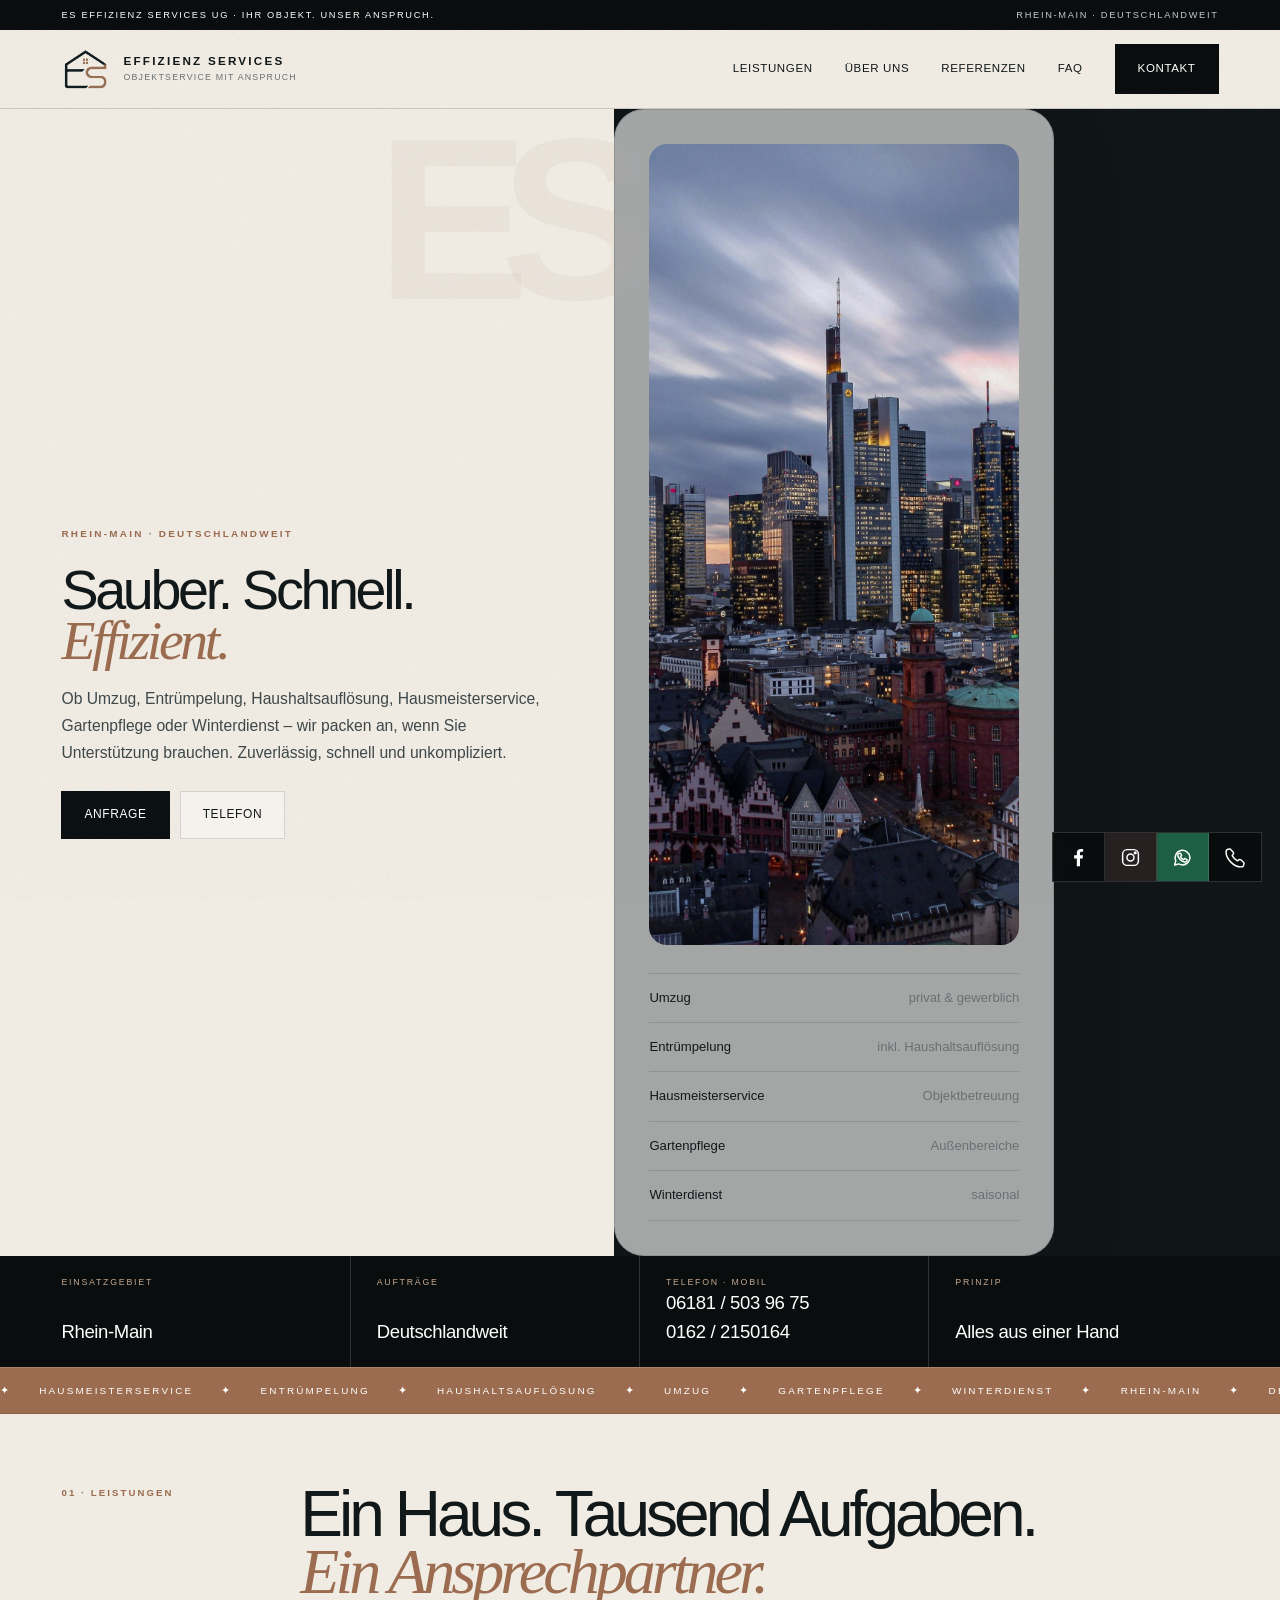
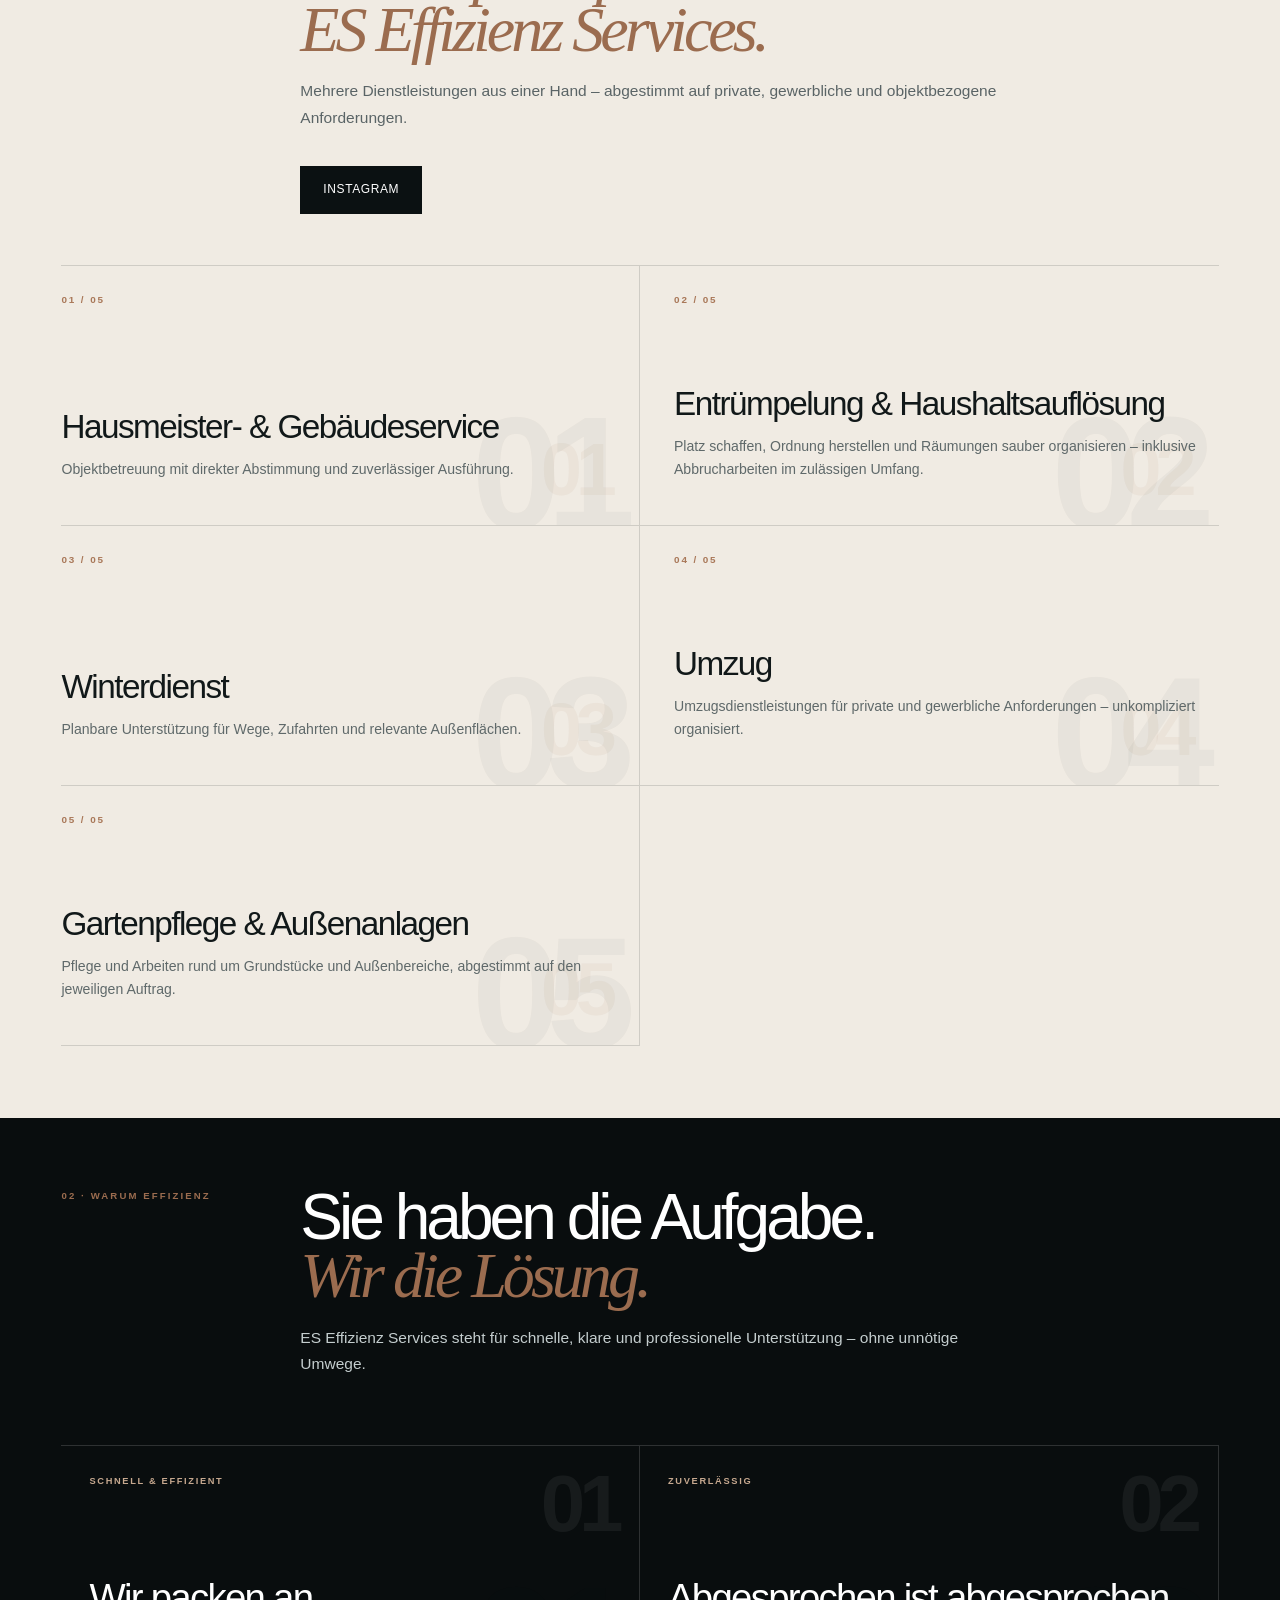
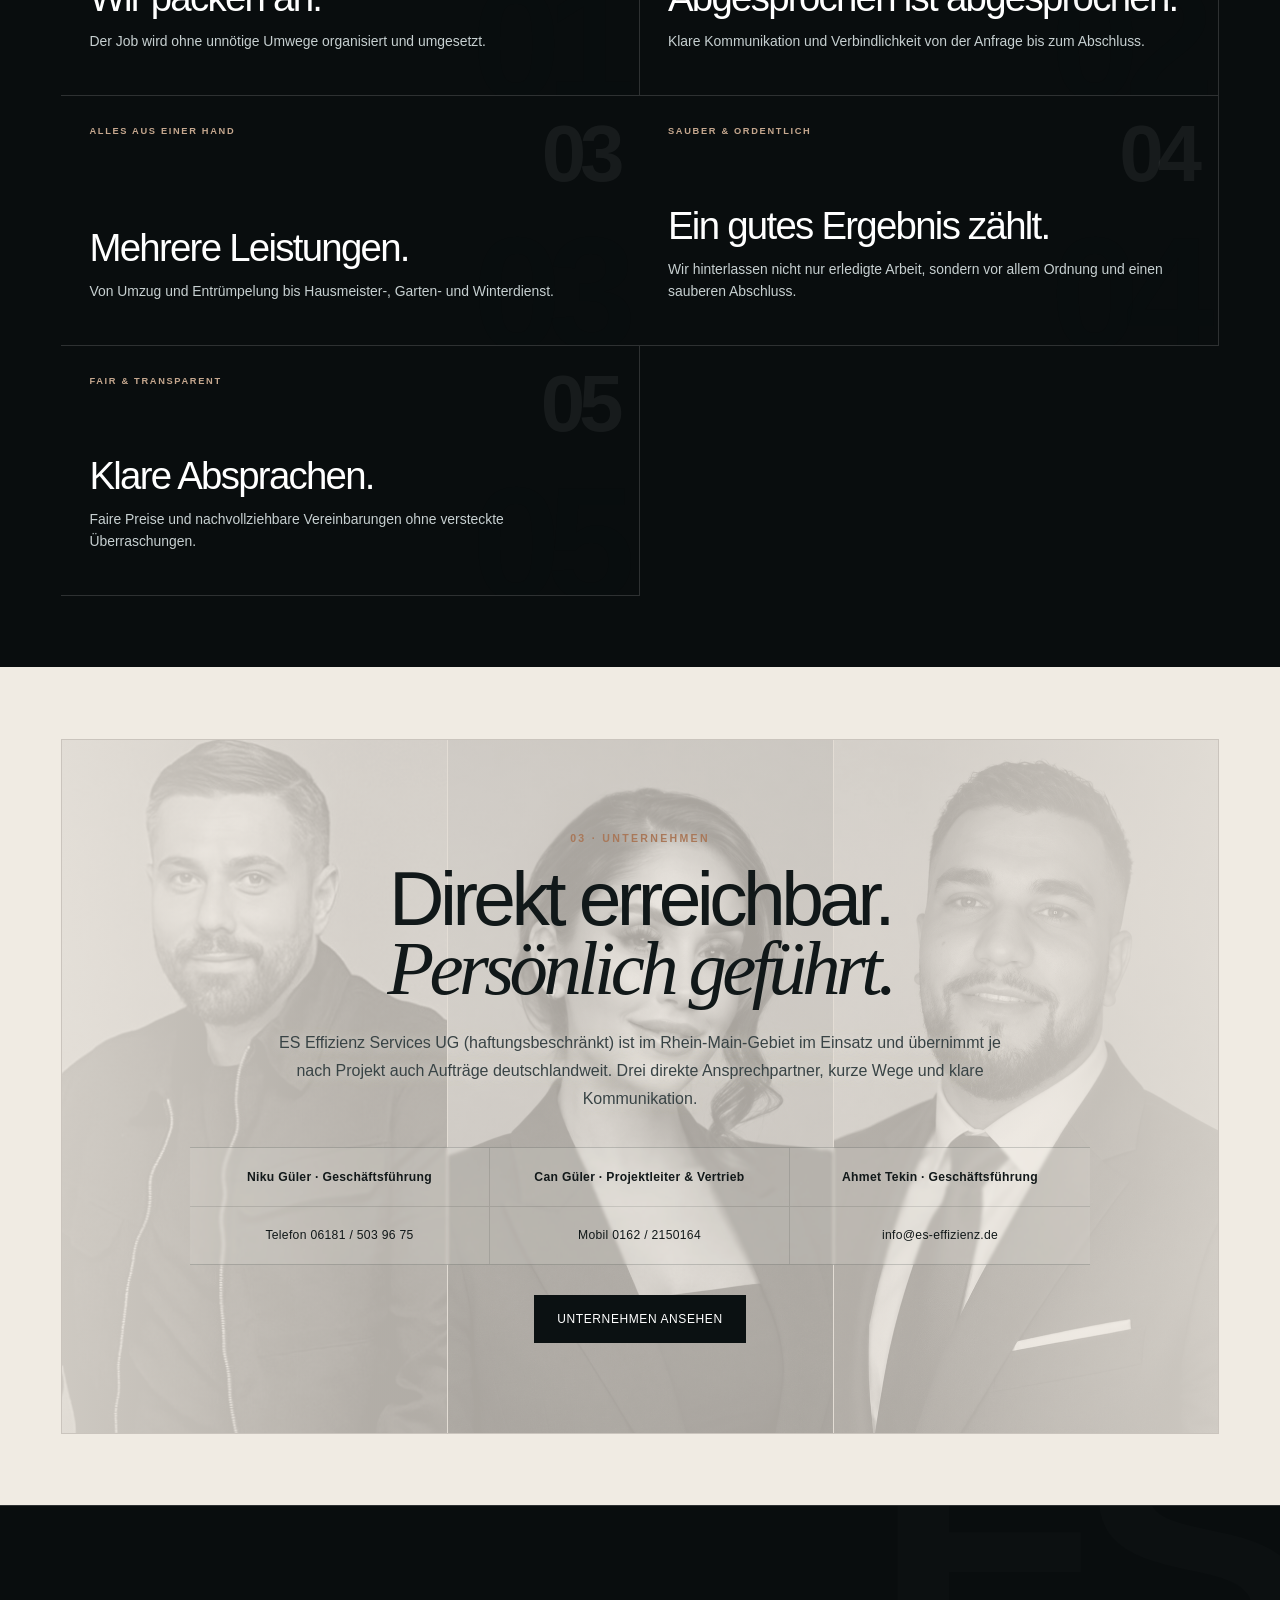
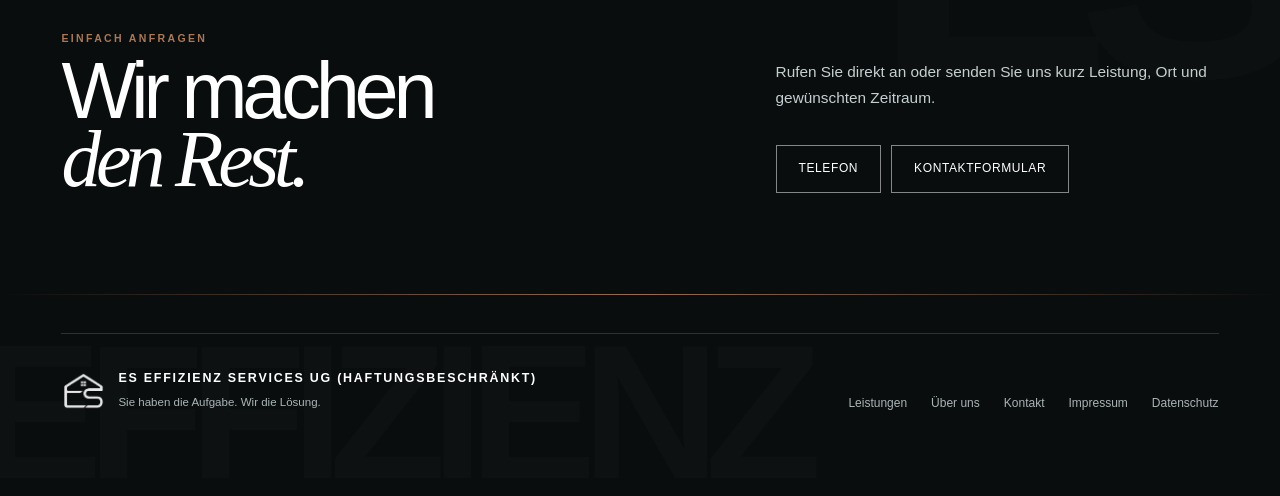
==== commit a1ac6dac: "Remove emoji arrows across site" ====
--- a/index.html
+++ b/index.html
@@ -1 +1 @@
-<!doctype html><html lang="de"><head><meta charset="utf-8"><meta name="viewport" content="width=device-width, initial-scale=1, viewport-fit=cover"><title>ES Effizienz Services | Rhein-Main & deutschlandweit</title><meta name="description" content="ES Effizienz Services UG (haftungsbeschränkt) in Bruchköbel – Umzug, Entrümpelung, Haushaltsauflösung, Hausmeisterservice, Gartenpflege, Winterdienst und Abbrucharbeiten im Rhein-Main-Gebiet und deutschlandweit."><meta name="keywords" content="ES Effizienz Services, Bruchköbel, Rhein Main, Umzug, Entrümpelung, Haushaltsauflösung, Hausmeisterservice, Gebäudeservice, Gartenpflege, Winterdienst, Abriss, Abbruch, deutschlandweit"><meta name="robots" content="index,follow,max-image-preview:large"><meta name="theme-color" content="#f4f1ec"><link rel="canonical" href="https://effizienz.pages.dev/"><link rel="icon" href="/Picture2.png" type="image/png"><meta property="og:type" content="website"><meta property="og:locale" content="de_DE"><meta property="og:title" content="ES Effizienz Services – Sie haben die Aufgabe. Wir die Lösung."><meta property="og:description" content="Zuverlässig, schnell und unkompliziert – im Rhein-Main-Gebiet und deutschlandweit."><meta property="og:image" content="https://effizienz.pages.dev/IMG_6830.JPG"><script type="application/ld+json">{"@context":"https://schema.org","@type":"HomeAndConstructionBusiness","name":"ES Effizienz Services UG (haftungsbeschränkt)","email":"info@es-effizienz.de","telephone":["+49 6181 5039675","+49 162 2150164"],"address":{"@type":"PostalAddress","streetAddress":"In der Aue 22","postalCode":"63486","addressLocality":"Bruchköbel","addressCountry":"DE"},"areaServed":[{"@type":"Place","name":"Rhein-Main-Gebiet"},{"@type":"Country","name":"Deutschland"}],"sameAs":["https://www.instagram.com/es_effizienz_services/","https://www.facebook.com/share/1DoPkc8UnS/?mibextid=wwXIfr"],"url":"https://effizienz.pages.dev/"}</script><link rel="stylesheet" href="/pages.css"><link rel="stylesheet" href="/client-feedback-20260909.css"></head><body><div class="noise" aria-hidden="true"></div><div class="topline"><div class="wrap"><span>ES Effizienz Services UG · Ihr Objekt. Unser Anspruch.</span><span>Rhein-Main · deutschlandweit</span></div></div><header><div class="wrap nav"><a class="brand" href="/" aria-label="Effizienz Services Startseite"><img src="/Picture2.png" alt="Effizienz Services Logo"><span class="brand-copy"><strong>Effizienz Services</strong><span>Objektservice mit Anspruch</span></span></a><button class="menu-btn" aria-label="Menü öffnen" aria-expanded="false"><span></span></button><nav aria-label="Hauptnavigation"><a href="/leistungen/">Leistungen</a><a href="/ueber-uns/">Über uns</a><a href="/referenzen/">Referenzen</a><a href="/faq/">FAQ</a><a class="nav-cta" href="/kontakt/">Kontakt ↗</a></nav></div></header><main><section class="page-hero"><div class="wrap hero-shell"><div class="hero-copy reveal"><div class="eyebrow">Rhein-Main · deutschlandweit</div><h1>Sauber. Schnell.<br><span class="serif">Effizient.</span></h1><p>Ob Umzug, Entrümpelung, Haushaltsauflösung, Hausmeisterservice, Gartenpflege oder Winterdienst – wir packen an, wenn Sie Unterstützung brauchen. Zuverlässig, schnell und unkompliziert.</p><div class="hero-actions"><a class="btn dark" href="/kontakt/">Anfrage ↗</a><a class="btn light" href="tel:+4961815039675">06181 / 503 96 75</a></div></div><div class="hero-aside reveal"><img class="hero-mark" src="/Picture2.png" alt="" aria-hidden="true"><div class="info-card"><img src="/IMG_6830.JPG" alt="Frankfurt Skyline" style="width:100%;height:auto;object-fit:cover;border-radius:18px"><div class="info-list"><span><b>Umzug</b><em>privat & gewerblich</em></span><span><b>Entrümpelung</b><em>inkl. Haushaltsauflösung</em></span><span><b>Hausmeisterservice</b><em>Objektbetreuung</em></span><span><b>Gartenpflege</b><em>Außenbereiche</em></span><span><b>Winterdienst</b><em>saisonal</em></span></div></div></div></div></section><section class="content"><div class="wrap"><div class="section-head reveal"><div class="eyebrow">01 · Leistungen</div><div><h2>Ein Haus. Tausend Aufgaben.<br><span class="serif">Ein Ansprechpartner.<br>ES Effizienz Services.</span></h2><p>Mehrere Dienstleistungen aus einer Hand – abgestimmt auf private, gewerbliche und objektbezogene Anforderungen.</p><div class="hero-actions"><a class="btn dark" href="https://www.instagram.com/es_effizienz_services/" target="_blank" rel="noopener">Instagram ↗</a></div></div></div><div class="cards"><a class="card span7 reveal" href="/hausmeisterservice/"><span class="kicker">01 / 05</span><span class="arrow">↗</span><div><h3>Hausmeister- & Gebäudeservice</h3><p>Objektbetreuung mit direkter Abstimmung und zuverlässiger Ausführung.</p></div></a><a class="card span5 reveal" href="/abriss-entruempelung/"><span class="kicker">02 / 05</span><span class="arrow">↗</span><div><h3>Entrümpelung & Haushaltsauflösung</h3><p>Platz schaffen, Ordnung herstellen und Räumungen sauber organisieren – inklusive Abbrucharbeiten im zulässigen Umfang.</p></div></a><a class="card span5 reveal" href="/winterdienst/"><span class="kicker">03 / 05</span><span class="arrow">↗</span><div><h3>Winterdienst</h3><p>Planbare Unterstützung für Wege, Zufahrten und relevante Außenflächen.</p></div></a><a class="card span7 reveal" href="/umzug/"><span class="kicker">04 / 05</span><span class="arrow">↗</span><div><h3>Umzug</h3><p>Umzugsdienstleistungen für private und gewerbliche Anforderungen – unkompliziert organisiert.</p></div></a><a class="card span12 reveal" href="/garten-landschaftsbau/"><span class="kicker">05 / 05</span><span class="arrow">↗</span><div><h3>Gartenpflege & Außenanlagen</h3><p>Pflege und Arbeiten rund um Grundstücke und Außenbereiche, abgestimmt auf den jeweiligen Auftrag.</p></div></a></div></div></section><section class="content dark-section"><div class="wrap"><div class="section-head reveal"><div class="eyebrow">02 · Warum Effizienz</div><div><h2>Sie haben die Aufgabe.<br><span class="serif">Wir die Lösung.</span></h2><p>ES Effizienz Services steht für schnelle, klare und professionelle Unterstützung – ohne unnötige Umwege.</p></div></div><div class="cards"><div class="card span4 reveal"><span class="kicker">Schnell & effizient</span><div><h3>Wir packen an.</h3><p>Der Job wird ohne unnötige Umwege organisiert und umgesetzt.</p></div></div><div class="card span4 reveal"><span class="kicker">Zuverlässig</span><div><h3>Abgesprochen ist abgesprochen.</h3><p>Klare Kommunikation und Verbindlichkeit von der Anfrage bis zum Abschluss.</p></div></div><div class="card span4 reveal"><span class="kicker">Alles aus einer Hand</span><div><h3>Mehrere Leistungen.</h3><p>Von Umzug und Entrümpelung bis Hausmeister-, Garten- und Winterdienst.</p></div></div><div class="card span6 reveal"><span class="kicker">Sauber & ordentlich</span><div><h3>Ein gutes Ergebnis zählt.</h3><p>Wir hinterlassen nicht nur erledigte Arbeit, sondern vor allem Ordnung und einen sauberen Abschluss.</p></div></div><div class="card span6 reveal"><span class="kicker">Fair & transparent</span><div><h3>Klare Absprachen.</h3><p>Faire Preise und nachvollziehbare Vereinbarungen ohne versteckte Überraschungen.</p></div></div></div></div></section><section class="content company-contact-section"><div class="wrap"><div class="company-contact-showcase reveal"><div class="company-portraits" aria-hidden="true"><figure><img src="/IMG_6826.jpg" alt=""></figure><figure><img src="/IMG_6828.jpg" alt=""></figure><figure><img src="/IMG_6827.jpg" alt=""></figure></div><div class="company-contact-overlay"><div class="eyebrow">03 · Unternehmen</div><h2>Direkt erreichbar.<br><span class="serif">Persönlich geführt.</span></h2><p>ES Effizienz Services UG (haftungsbeschränkt) ist im Rhein-Main-Gebiet im Einsatz und übernimmt je nach Projekt auch Aufträge deutschlandweit. Drei direkte Ansprechpartner, kurze Wege und klare Kommunikation.</p><div class="company-contact-grid"><span>Niku Güler · Geschäftsführung</span><span>Can Güler · Projektleiter & Vertrieb</span><span>Ahmet Tekin · Geschäftsführung</span><a href="tel:+4961815039675">Telefon 06181 / 503 96 75</a><a href="tel:+491622150164">Mobil 0162 / 2150164</a><a href="mailto:info@es-effizienz.de">info@es-effizienz.de</a></div><div class="hero-actions"><a class="btn dark" href="/ueber-uns/">Unternehmen ansehen ↗</a></div></div></div></div></section><section class="cta"><div class="wrap"><div class="cta-shell reveal"><div><div class="eyebrow">Einfach anfragen</div><h2>Wir machen<br><span class="serif">den Rest.</span></h2></div><div><p>Rufen Sie direkt an oder senden Sie uns kurz Leistung, Ort und gewünschten Zeitraum.</p><div class="hero-actions"><a class="btn" href="tel:+491622150164">0162 / 2150164 ↗</a><a class="btn" href="/kontakt/">Kontaktformular</a></div></div></div></div></section></main><footer><div class="wrap footer-grid"><div class="footer-brand"><img src="/Picture2.png" alt="Effizienz Services Logo"><div><strong>ES Effizienz Services UG (haftungsbeschränkt)</strong><span>Sie haben die Aufgabe. Wir die Lösung.</span></div></div><div class="footer-links"><a href="tel:+4961815039675">Telefon 06181 / 503 96 75</a><a href="tel:+491622150164">Mobil 0162 / 2150164</a><a href="mailto:info@es-effizienz.de">E-Mail</a><a href="https://www.instagram.com/es_effizienz_services/" target="_blank" rel="noopener">Instagram</a><a href="https://www.facebook.com/share/1DoPkc8UnS/?mibextid=wwXIfr" target="_blank" rel="noopener">Facebook</a><a href="/leistungen/">Leistungen</a><a href="/ueber-uns/">Über uns</a><a href="/kontakt/">Kontakt</a><a href="/impressum/">Impressum</a><a href="/datenschutz/">Datenschutz</a><span>© <span id="year"></span></span></div></div></footer><script src="/site.js" defer></script><script src="/service-patch.js?v=20260910e" defer></script><script src="/social-dock-fix.js?v=20260910b" defer></script></body></html>+<!doctype html><html lang="de"><head><meta charset="utf-8"><meta name="viewport" content="width=device-width, initial-scale=1, viewport-fit=cover"><title>ES Effizienz Services | Rhein-Main & deutschlandweit</title><meta name="description" content="ES Effizienz Services UG (haftungsbeschränkt) in Bruchköbel – Umzug, Entrümpelung, Haushaltsauflösung, Hausmeisterservice, Gartenpflege, Winterdienst und Abbrucharbeiten im Rhein-Main-Gebiet und deutschlandweit."><meta name="keywords" content="ES Effizienz Services, Bruchköbel, Rhein Main, Umzug, Entrümpelung, Haushaltsauflösung, Hausmeisterservice, Gebäudeservice, Gartenpflege, Winterdienst, Abriss, Abbruch, deutschlandweit"><meta name="robots" content="index,follow,max-image-preview:large"><meta name="theme-color" content="#f4f1ec"><link rel="canonical" href="https://effizienz.pages.dev/"><link rel="icon" href="/Picture2.png" type="image/png"><meta property="og:type" content="website"><meta property="og:locale" content="de_DE"><meta property="og:title" content="ES Effizienz Services – Sie haben die Aufgabe. Wir die Lösung."><meta property="og:description" content="Zuverlässig, schnell und unkompliziert – im Rhein-Main-Gebiet und deutschlandweit."><meta property="og:image" content="https://effizienz.pages.dev/IMG_6830.JPG"><script type="application/ld+json">{"@context":"https://schema.org","@type":"HomeAndConstructionBusiness","name":"ES Effizienz Services UG (haftungsbeschränkt)","email":"info@es-effizienz.de","telephone":["+49 6181 5039675","+49 162 2150164"],"address":{"@type":"PostalAddress","streetAddress":"In der Aue 22","postalCode":"63486","addressLocality":"Bruchköbel","addressCountry":"DE"},"areaServed":[{"@type":"Place","name":"Rhein-Main-Gebiet"},{"@type":"Country","name":"Deutschland"}],"sameAs":["https://www.instagram.com/es_effizienz_services/","https://www.facebook.com/share/1DoPkc8UnS/?mibextid=wwXIfr"],"url":"https://effizienz.pages.dev/"}</script><link rel="stylesheet" href="/pages.css"><link rel="stylesheet" href="/client-feedback-20260909.css"></head><body><div class="noise" aria-hidden="true"></div><div class="topline"><div class="wrap"><span>ES Effizienz Services UG · Ihr Objekt. Unser Anspruch.</span><span>Rhein-Main · deutschlandweit</span></div></div><header><div class="wrap nav"><a class="brand" href="/" aria-label="Effizienz Services Startseite"><img src="/Picture2.png" alt="Effizienz Services Logo"><span class="brand-copy"><strong>Effizienz Services</strong><span>Objektservice mit Anspruch</span></span></a><button class="menu-btn" aria-label="Menü öffnen" aria-expanded="false"><span></span></button><nav aria-label="Hauptnavigation"><a href="/leistungen/">Leistungen</a><a href="/ueber-uns/">Über uns</a><a href="/referenzen/">Referenzen</a><a href="/faq/">FAQ</a><a class="nav-cta" href="/kontakt/">Kontakt</a></nav></div></header><main><section class="page-hero"><div class="wrap hero-shell"><div class="hero-copy reveal"><div class="eyebrow">Rhein-Main · deutschlandweit</div><h1>Sauber. Schnell.<br><span class="serif">Effizient.</span></h1><p>Ob Umzug, Entrümpelung, Haushaltsauflösung, Hausmeisterservice, Gartenpflege oder Winterdienst – wir packen an, wenn Sie Unterstützung brauchen. Zuverlässig, schnell und unkompliziert.</p><div class="hero-actions"><a class="btn dark" href="/kontakt/">Anfrage</a><a class="btn light" href="tel:+4961815039675">06181 / 503 96 75</a></div></div><div class="hero-aside reveal"><img class="hero-mark" src="/Picture2.png" alt="" aria-hidden="true"><div class="info-card"><img src="/IMG_6830.JPG" alt="Frankfurt Skyline" style="width:100%;height:auto;object-fit:cover;border-radius:18px"><div class="info-list"><span><b>Umzug</b><em>privat & gewerblich</em></span><span><b>Entrümpelung</b><em>inkl. Haushaltsauflösung</em></span><span><b>Hausmeisterservice</b><em>Objektbetreuung</em></span><span><b>Gartenpflege</b><em>Außenbereiche</em></span><span><b>Winterdienst</b><em>saisonal</em></span></div></div></div></div></section><section class="content"><div class="wrap"><div class="section-head reveal"><div class="eyebrow">01 · Leistungen</div><div><h2>Ein Haus. Tausend Aufgaben.<br><span class="serif">Ein Ansprechpartner.<br>ES Effizienz Services.</span></h2><p>Mehrere Dienstleistungen aus einer Hand – abgestimmt auf private, gewerbliche und objektbezogene Anforderungen.</p><div class="hero-actions"><a class="btn dark" href="https://www.instagram.com/es_effizienz_services/" target="_blank" rel="noopener">Instagram</a></div></div></div><div class="cards"><a class="card span7 reveal" href="/hausmeisterservice/"><span class="kicker">01 / 05</span><div><h3>Hausmeister- & Gebäudeservice</h3><p>Objektbetreuung mit direkter Abstimmung und zuverlässiger Ausführung.</p></div></a><a class="card span5 reveal" href="/abriss-entruempelung/"><span class="kicker">02 / 05</span><div><h3>Entrümpelung & Haushaltsauflösung</h3><p>Platz schaffen, Ordnung herstellen und Räumungen sauber organisieren – inklusive Abbrucharbeiten im zulässigen Umfang.</p></div></a><a class="card span5 reveal" href="/winterdienst/"><span class="kicker">03 / 05</span><div><h3>Winterdienst</h3><p>Planbare Unterstützung für Wege, Zufahrten und relevante Außenflächen.</p></div></a><a class="card span7 reveal" href="/umzug/"><span class="kicker">04 / 05</span><div><h3>Umzug</h3><p>Umzugsdienstleistungen für private und gewerbliche Anforderungen – unkompliziert organisiert.</p></div></a><a class="card span12 reveal" href="/garten-landschaftsbau/"><span class="kicker">05 / 05</span><div><h3>Gartenpflege & Außenanlagen</h3><p>Pflege und Arbeiten rund um Grundstücke und Außenbereiche, abgestimmt auf den jeweiligen Auftrag.</p></div></a></div></div></section><section class="content dark-section"><div class="wrap"><div class="section-head reveal"><div class="eyebrow">02 · Warum Effizienz</div><div><h2>Sie haben die Aufgabe.<br><span class="serif">Wir die Lösung.</span></h2><p>ES Effizienz Services steht für schnelle, klare und professionelle Unterstützung – ohne unnötige Umwege.</p></div></div><div class="cards"><div class="card span4 reveal"><span class="kicker">Schnell & effizient</span><div><h3>Wir packen an.</h3><p>Der Job wird ohne unnötige Umwege organisiert und umgesetzt.</p></div></div><div class="card span4 reveal"><span class="kicker">Zuverlässig</span><div><h3>Abgesprochen ist abgesprochen.</h3><p>Klare Kommunikation und Verbindlichkeit von der Anfrage bis zum Abschluss.</p></div></div><div class="card span4 reveal"><span class="kicker">Alles aus einer Hand</span><div><h3>Mehrere Leistungen.</h3><p>Von Umzug und Entrümpelung bis Hausmeister-, Garten- und Winterdienst.</p></div></div><div class="card span6 reveal"><span class="kicker">Sauber & ordentlich</span><div><h3>Ein gutes Ergebnis zählt.</h3><p>Wir hinterlassen nicht nur erledigte Arbeit, sondern vor allem Ordnung und einen sauberen Abschluss.</p></div></div><div class="card span6 reveal"><span class="kicker">Fair & transparent</span><div><h3>Klare Absprachen.</h3><p>Faire Preise und nachvollziehbare Vereinbarungen ohne versteckte Überraschungen.</p></div></div></div></div></section><section class="content company-contact-section"><div class="wrap"><div class="company-contact-showcase reveal"><div class="company-portraits" aria-hidden="true"><figure><img src="/IMG_6826.jpg" alt=""></figure><figure><img src="/IMG_6828.jpg" alt=""></figure><figure><img src="/IMG_6827.jpg" alt=""></figure></div><div class="company-contact-overlay"><div class="eyebrow">03 · Unternehmen</div><h2>Direkt erreichbar.<br><span class="serif">Persönlich geführt.</span></h2><p>ES Effizienz Services UG (haftungsbeschränkt) ist im Rhein-Main-Gebiet im Einsatz und übernimmt je nach Projekt auch Aufträge deutschlandweit. Drei direkte Ansprechpartner, kurze Wege und klare Kommunikation.</p><div class="company-contact-grid"><span>Niku Güler · Geschäftsführung</span><span>Can Güler · Projektleiter & Vertrieb</span><span>Ahmet Tekin · Geschäftsführung</span><a href="tel:+4961815039675">Telefon 06181 / 503 96 75</a><a href="tel:+491622150164">Mobil 0162 / 2150164</a><a href="mailto:info@es-effizienz.de">info@es-effizienz.de</a></div><div class="hero-actions"><a class="btn dark" href="/ueber-uns/">Unternehmen ansehen</a></div></div></div></div></section><section class="cta"><div class="wrap"><div class="cta-shell reveal"><div><div class="eyebrow">Einfach anfragen</div><h2>Wir machen<br><span class="serif">den Rest.</span></h2></div><div><p>Rufen Sie direkt an oder senden Sie uns kurz Leistung, Ort und gewünschten Zeitraum.</p><div class="hero-actions"><a class="btn" href="tel:+491622150164">0162 / 2150164</a><a class="btn" href="/kontakt/">Kontaktformular</a></div></div></div></div></section></main><footer><div class="wrap footer-grid"><div class="footer-brand"><img src="/Picture2.png" alt="Effizienz Services Logo"><div><strong>ES Effizienz Services UG (haftungsbeschränkt)</strong><span>Sie haben die Aufgabe. Wir die Lösung.</span></div></div><div class="footer-links"><a href="tel:+4961815039675">Telefon 06181 / 503 96 75</a><a href="tel:+491622150164">Mobil 0162 / 2150164</a><a href="mailto:info@es-effizienz.de">E-Mail</a><a href="https://www.instagram.com/es_effizienz_services/" target="_blank" rel="noopener">Instagram</a><a href="https://www.facebook.com/share/1DoPkc8UnS/?mibextid=wwXIfr" target="_blank" rel="noopener">Facebook</a><a href="/leistungen/">Leistungen</a><a href="/ueber-uns/">Über uns</a><a href="/kontakt/">Kontakt</a><a href="/impressum/">Impressum</a><a href="/datenschutz/">Datenschutz</a><span>© <span id="year"></span></span></div></div></footer><script src="/site.js" defer></script><script src="/service-patch.js?v=20260910e" defer></script><script src="/social-dock-fix.js?v=20260910b" defer></script></body></html>
--- a/client-feedback-20260909.css
+++ b/client-feedback-20260909.css
@@ -11,156 +11,80 @@
 
 /* Home: company/contact block with transparent monochrome team portraits. */
 .company-contact-section{padding-block:clamp(78px,7.7vw,124px)!important}
-.company-contact-showcase{
-  position:relative;
-  min-height:620px;
-  overflow:hidden;
-  background:#e9e1d8;
-  border:1px solid rgba(16,25,27,.14);
-}
-.company-portraits{
-  position:absolute;
-  inset:0;
-  display:grid;
-  grid-template-columns:repeat(3,1fr);
-  pointer-events:none;
-}
+.company-contact-showcase{position:relative;min-height:620px;overflow:hidden;background:#e9e1d8;border:1px solid rgba(16,25,27,.14)}
+.company-portraits{position:absolute;inset:0;display:grid;grid-template-columns:repeat(3,1fr);pointer-events:none}
 .company-portraits figure{margin:0;min-width:0;overflow:hidden;position:relative}
 .company-portraits figure+figure{border-left:1px solid rgba(16,25,27,.08)}
-.company-portraits img{
-  width:100%;
-  height:100%;
-  object-fit:cover;
-  object-position:center 16%;
-  filter:grayscale(1) contrast(1.06);
-  opacity:.36;
-}
-/* Individual portrait crops: keep the crown/top of all three heads on one visual line. */
+.company-portraits img{width:100%;height:100%;object-fit:cover;object-position:center 16%;filter:grayscale(1) contrast(1.04);opacity:.46}
 .company-portraits figure:nth-child(1) img{object-position:center 12%}
-.company-portraits figure:nth-child(2) img{object-position:center 17%}
+.company-portraits figure:nth-child(2) img{object-position:center 17%;opacity:.52}
 .company-portraits figure:nth-child(3) img{object-position:center 17%}
 @media (min-width:621px){
-  .company-portraits img{
-    transform:scale(1.08)!important;
-    transform-origin:center center!important;
-  }
-  .company-portraits figure:nth-child(1) img{transform:scale(1.08) translateY(8px)!important}
-  .company-portraits figure:nth-child(2) img{transform:scale(1.08) translateY(-5px)!important}
-  .company-portraits figure:nth-child(3) img{transform:scale(1.08) translateY(-17px)!important}
+  .company-portraits img{transform:scale(1.06)!important;transform-origin:center center!important}
+  .company-portraits figure:nth-child(1) img{transform:scale(1.06) translateY(8px)!important}
+  .company-portraits figure:nth-child(2) img{transform:scale(1.04) translateY(-5px)!important}
+  .company-portraits figure:nth-child(3) img{transform:scale(1.06) translateY(-17px)!important}
 }
-.company-contact-showcase:after{
-  content:"";
-  position:absolute;
-  inset:0;
-  background:linear-gradient(90deg,rgba(240,235,227,.82) 0%,rgba(240,235,227,.58) 26%,rgba(240,235,227,.56) 74%,rgba(240,235,227,.82) 100%);
-  pointer-events:none;
-}
-.company-contact-overlay{
-  position:relative;
-  z-index:2;
-  min-height:620px;
-  display:flex;
-  flex-direction:column;
-  align-items:center;
-  justify-content:center;
-  text-align:center;
-  padding:clamp(46px,7vw,100px) clamp(22px,8vw,130px);
-}
+.company-contact-showcase:after{content:"";position:absolute;inset:0;background:linear-gradient(90deg,rgba(240,235,227,.70) 0%,rgba(240,235,227,.46) 26%,rgba(240,235,227,.44) 74%,rgba(240,235,227,.70) 100%);pointer-events:none}
+.company-contact-overlay{position:relative;z-index:2;min-height:620px;display:flex;flex-direction:column;align-items:center;justify-content:center;text-align:center;padding:clamp(46px,7vw,100px) clamp(22px,8vw,130px)}
 .company-contact-overlay .eyebrow{margin-bottom:18px}
-.company-contact-overlay h2{
-  margin:0;
-  font-size:clamp(3rem,6vw,6.8rem)!important;
-  line-height:.9!important;
-  letter-spacing:-.06em!important;
-  font-weight:500!important;
-}
-.company-contact-overlay>p{
-  max-width:760px;
-  margin:26px auto 0;
-  color:#465052;
-  line-height:1.75;
-}
-.company-contact-grid{
-  width:min(900px,100%);
-  display:grid;
-  grid-template-columns:repeat(3,minmax(0,1fr));
-  gap:0;
-  margin-top:34px;
-  border-top:1px solid rgba(16,25,27,.18);
-  border-bottom:1px solid rgba(16,25,27,.18);
-}
-.company-contact-grid a,
-.company-contact-grid span{
-  display:flex;
-  align-items:center;
-  justify-content:center;
-  min-height:58px;
-  padding:12px 16px;
-  font-size:.76rem;
-  letter-spacing:.025em;
-  border-right:1px solid rgba(16,25,27,.12);
-}
+.company-contact-overlay h2{margin:0;font-size:clamp(3rem,6vw,6.8rem)!important;line-height:.9!important;letter-spacing:-.06em!important;font-weight:500!important}
+.company-contact-overlay>p{max-width:760px;margin:26px auto 0;color:#384345;line-height:1.75;text-shadow:0 1px 12px rgba(244,241,236,.72)}
+.company-contact-grid{width:min(900px,100%);display:grid;grid-template-columns:repeat(3,minmax(0,1fr));gap:0;margin-top:34px;border-top:1px solid rgba(16,25,27,.18);border-bottom:1px solid rgba(16,25,27,.18);background:rgba(244,241,236,.12);backdrop-filter:blur(1.5px);-webkit-backdrop-filter:blur(1.5px)}
+.company-contact-grid a,.company-contact-grid span{display:flex;align-items:center;justify-content:center;min-height:58px;padding:12px 16px;font-size:.76rem;letter-spacing:.025em;border-right:1px solid rgba(16,25,27,.12)}
 .company-contact-grid>*:nth-child(3n){border-right:0}
 .company-contact-grid>*:nth-child(n+4){border-top:1px solid rgba(16,25,27,.12)}
 .company-contact-grid a:hover{background:rgba(255,255,255,.4)}
 .company-contact-overlay .hero-actions{justify-content:center;margin-top:30px!important}
 
 /* About: equal portrait crops and consistent head line. */
-body[data-page="ueber-uns"] .team-card .team-photo{
-  height:clamp(320px,31vw,430px)!important;
-  min-height:0!important;
-  overflow:hidden!important;
-  margin:0 0 24px!important;
-}
-body[data-page="ueber-uns"] .team-card .team-photo img{
-  width:100%!important;
-  height:100%!important;
-  object-fit:cover!important;
-  object-position:center 16%!important;
-}
+body[data-page="ueber-uns"] .team-card .team-photo{height:clamp(320px,31vw,430px)!important;min-height:0!important;overflow:hidden!important;margin:0 0 24px!important}
+body[data-page="ueber-uns"] .team-card .team-photo img{width:100%!important;height:100%!important;object-fit:cover!important;object-position:center 16%!important}
 body[data-page="ueber-uns"] .team-card:nth-child(1) .team-photo img{object-position:center 12%!important}
 body[data-page="ueber-uns"] .team-card:nth-child(2) .team-photo img{object-position:center 17%!important}
 body[data-page="ueber-uns"] .team-card:nth-child(3) .team-photo img{object-position:center 17%!important}
-
-/* Desktop portrait alignment: these source portraits are almost square, so object-position alone
-   cannot move them vertically inside the taller crop. Add a small, equal zoom and offset each
-   portrait so the tops of all three heads sit on the same visual line. */
 @media (min-width:901px){
-  body[data-page="ueber-uns"] .team-card .team-photo img{
-    position:relative!important;
-    transform:scale(1.08)!important;
-    transform-origin:center center!important;
-  }
+  body[data-page="ueber-uns"] .team-card .team-photo img{position:relative!important;transform:scale(1.08)!important;transform-origin:center center!important}
   body[data-page="ueber-uns"] .team-card:nth-child(1) .team-photo img{top:14px!important}
   body[data-page="ueber-uns"] .team-card:nth-child(2) .team-photo img{top:-12px!important}
   body[data-page="ueber-uns"] .team-card:nth-child(3) .team-photo img{top:0!important}
 }
-
 @media (max-width:900px){
   .company-contact-showcase,.company-contact-overlay{min-height:720px}
-  .company-portraits{grid-template-columns:repeat(3,1fr)}
+  .company-portraits{grid-template-columns:.9fr 1.2fr .9fr}
   .company-portraits figure{position:relative;inset:auto;border:0!important}
   .company-portraits figure:nth-child(1),.company-portraits figure:nth-child(3){display:block}
-  .company-portraits img{opacity:.30}
-  .company-contact-showcase:after{background:rgba(240,235,227,.72)}
-  .company-contact-grid{grid-template-columns:1fr 1fr}
+  .company-portraits img{opacity:.48}
+  .company-portraits figure:nth-child(2) img{opacity:.60}
+  .company-contact-showcase:after{background:linear-gradient(90deg,rgba(240,235,227,.58),rgba(240,235,227,.43) 30%,rgba(240,235,227,.40) 70%,rgba(240,235,227,.58))}
+  .company-contact-grid{grid-template-columns:1fr 1fr;background:rgba(244,241,236,.18)}
   .company-contact-grid>*{border-right:1px solid rgba(16,25,27,.12)!important;border-top:1px solid rgba(16,25,27,.12)!important}
   .company-contact-grid>*:nth-child(odd){border-left:0!important}
   .company-contact-grid>*:nth-child(even){border-right:0!important}
   .company-contact-grid>*:nth-child(-n+2){border-top:0!important}
 }
-
 @media (max-width:620px){
   .company-contact-showcase,.company-contact-overlay{min-height:auto}
   .company-contact-overlay{padding:58px 18px}
-  .company-contact-overlay h2{font-size:clamp(2.8rem,14vw,4.4rem)!important}
-  .company-contact-grid{grid-template-columns:1fr}
+  .company-contact-overlay h2{font-size:clamp(2.8rem,14vw,4.4rem)!important;text-shadow:0 1px 18px rgba(244,241,236,.5)}
+  .company-contact-grid{grid-template-columns:1fr;background:rgba(244,241,236,.24);backdrop-filter:blur(2px);-webkit-backdrop-filter:blur(2px)}
   .company-contact-grid>*{border-right:0!important;border-top:1px solid rgba(16,25,27,.12)!important}
   .company-contact-grid>*:first-child{border-top:0!important}
   body[data-page="ueber-uns"] .team-card .team-photo{height:min(118vw,470px)!important}
-  /* Mobile homepage still shows all three portraits; preserve the same visual head line. */
-  .company-portraits img{transform:scale(1.1)!important;transform-origin:center center!important}
-  .company-portraits figure:nth-child(1) img{transform:scale(1.1) translateY(7px)!important}
-  .company-portraits figure:nth-child(2) img{transform:scale(1.1) translateY(-5px)!important}
-  .company-portraits figure:nth-child(3) img{transform:scale(1.1) translateY(-17px)!important}
+
+  /* Give the centre portrait more room on phones so Niku remains clearly visible. */
+  .company-portraits{grid-template-columns:26% 48% 26%!important}
+  .company-portraits img{transform:none!important;object-fit:cover!important;opacity:.52!important;filter:grayscale(1) contrast(1.02)!important}
+  .company-portraits figure:nth-child(1) img{transform:none!important;object-position:52% 12%!important;opacity:.44!important}
+  .company-portraits figure:nth-child(2) img{transform:none!important;object-position:50% 14%!important;opacity:.68!important}
+  .company-portraits figure:nth-child(3) img{transform:none!important;object-position:48% 15%!important;opacity:.46!important}
+  .company-contact-showcase:after{background:linear-gradient(180deg,rgba(240,235,227,.48) 0%,rgba(240,235,227,.38) 28%,rgba(240,235,227,.42) 72%,rgba(240,235,227,.52) 100%)!important}
 }
+
+/* 2026-09-10: site.js injects a cinematic hero layer on every page. On About it was covering
+   the authored ueber-uns-new.png panel with the old /ueber-uns.png image. Keep the authored panel only. */
+body[data-page="ueber-uns"] .page-hero .hero-aside > .cinematic-media{display:none!important}
+body[data-page="ueber-uns"] .page-hero .hero-aside > .about-photo-panel{position:absolute!important;inset:0!important;width:100%!important;height:100%!important;min-height:0!important;max-height:none!important;display:block!important;overflow:hidden!important}
+body[data-page="ueber-uns"] .page-hero .hero-aside > .about-photo-panel:before,
+body[data-page="ueber-uns"] .page-hero .hero-aside > .about-photo-panel:after{display:none!important}
+body[data-page="ueber-uns"] .page-hero .hero-aside > .about-photo-panel > .about-work-photo{position:absolute!important;inset:0!important;width:100%!important;height:100%!important;max-width:none!important;object-fit:cover!important;object-position:50% 0%!important;transform:none!important}
